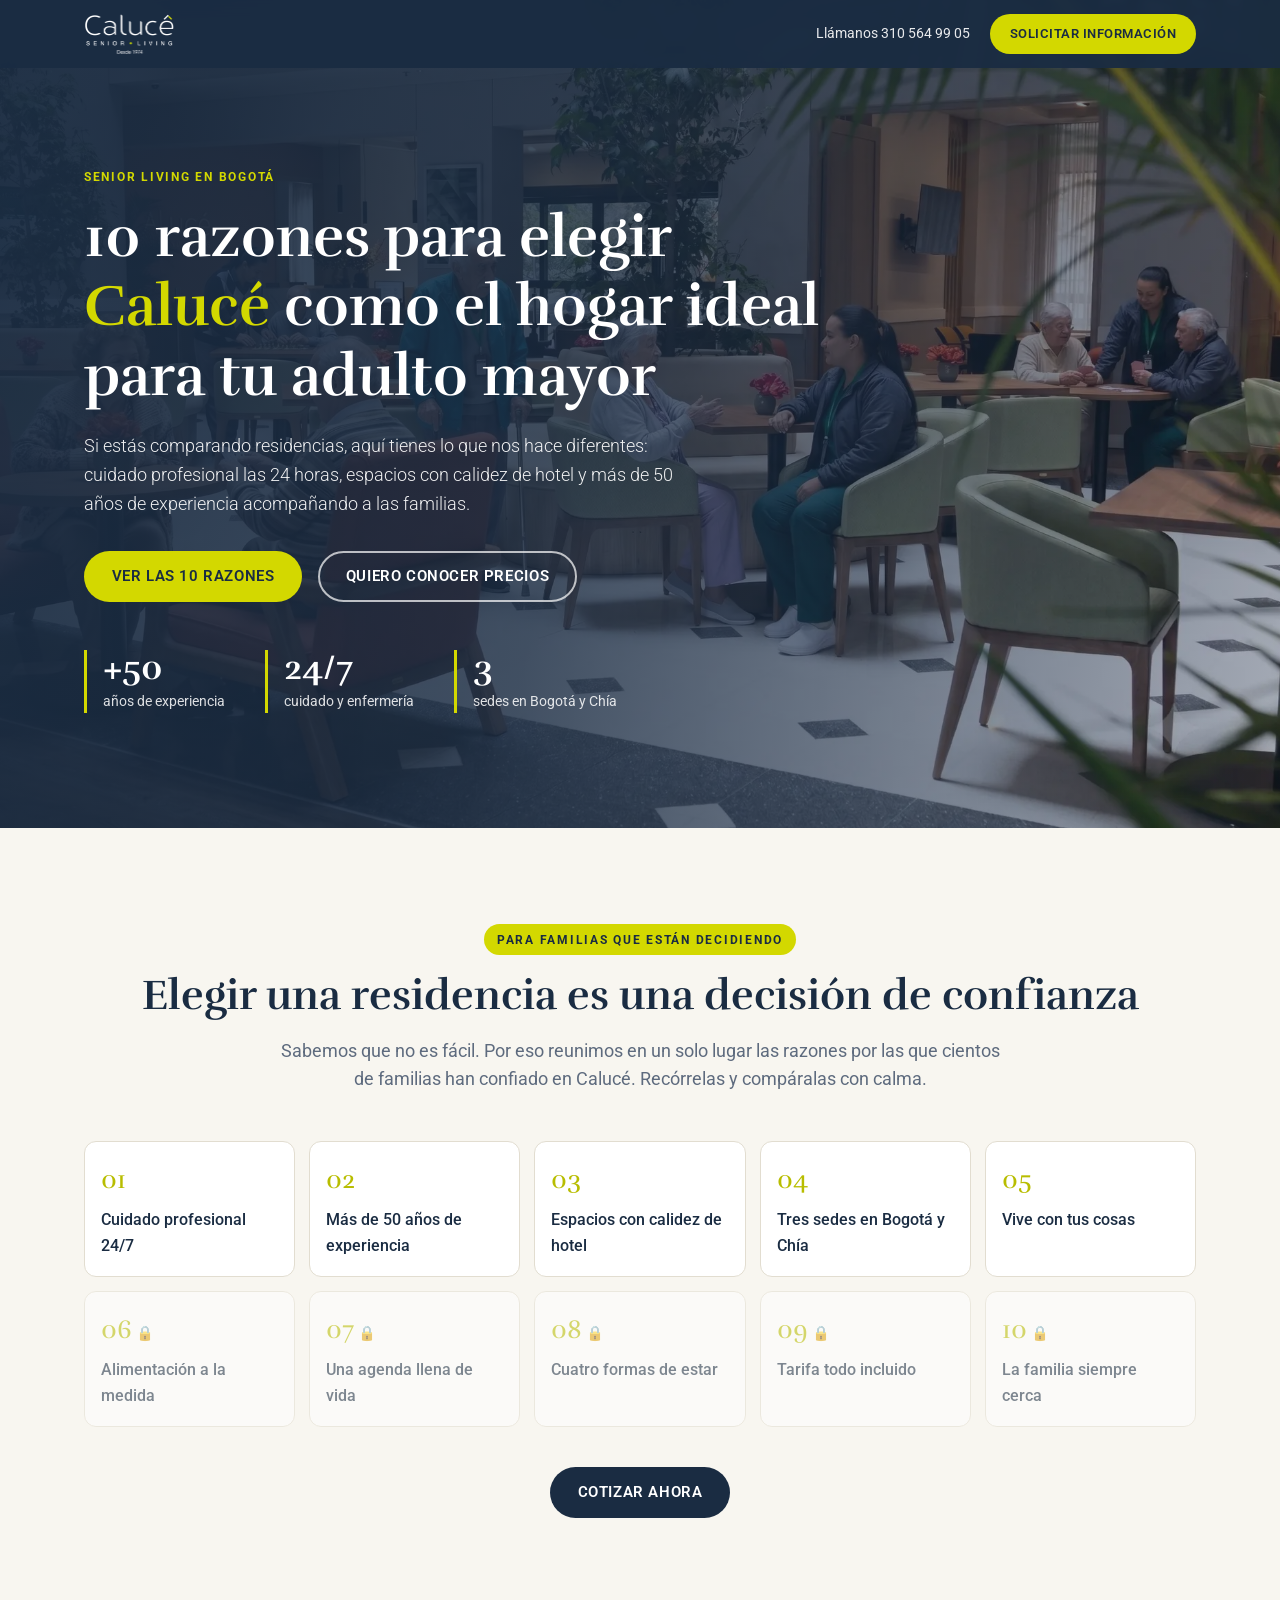
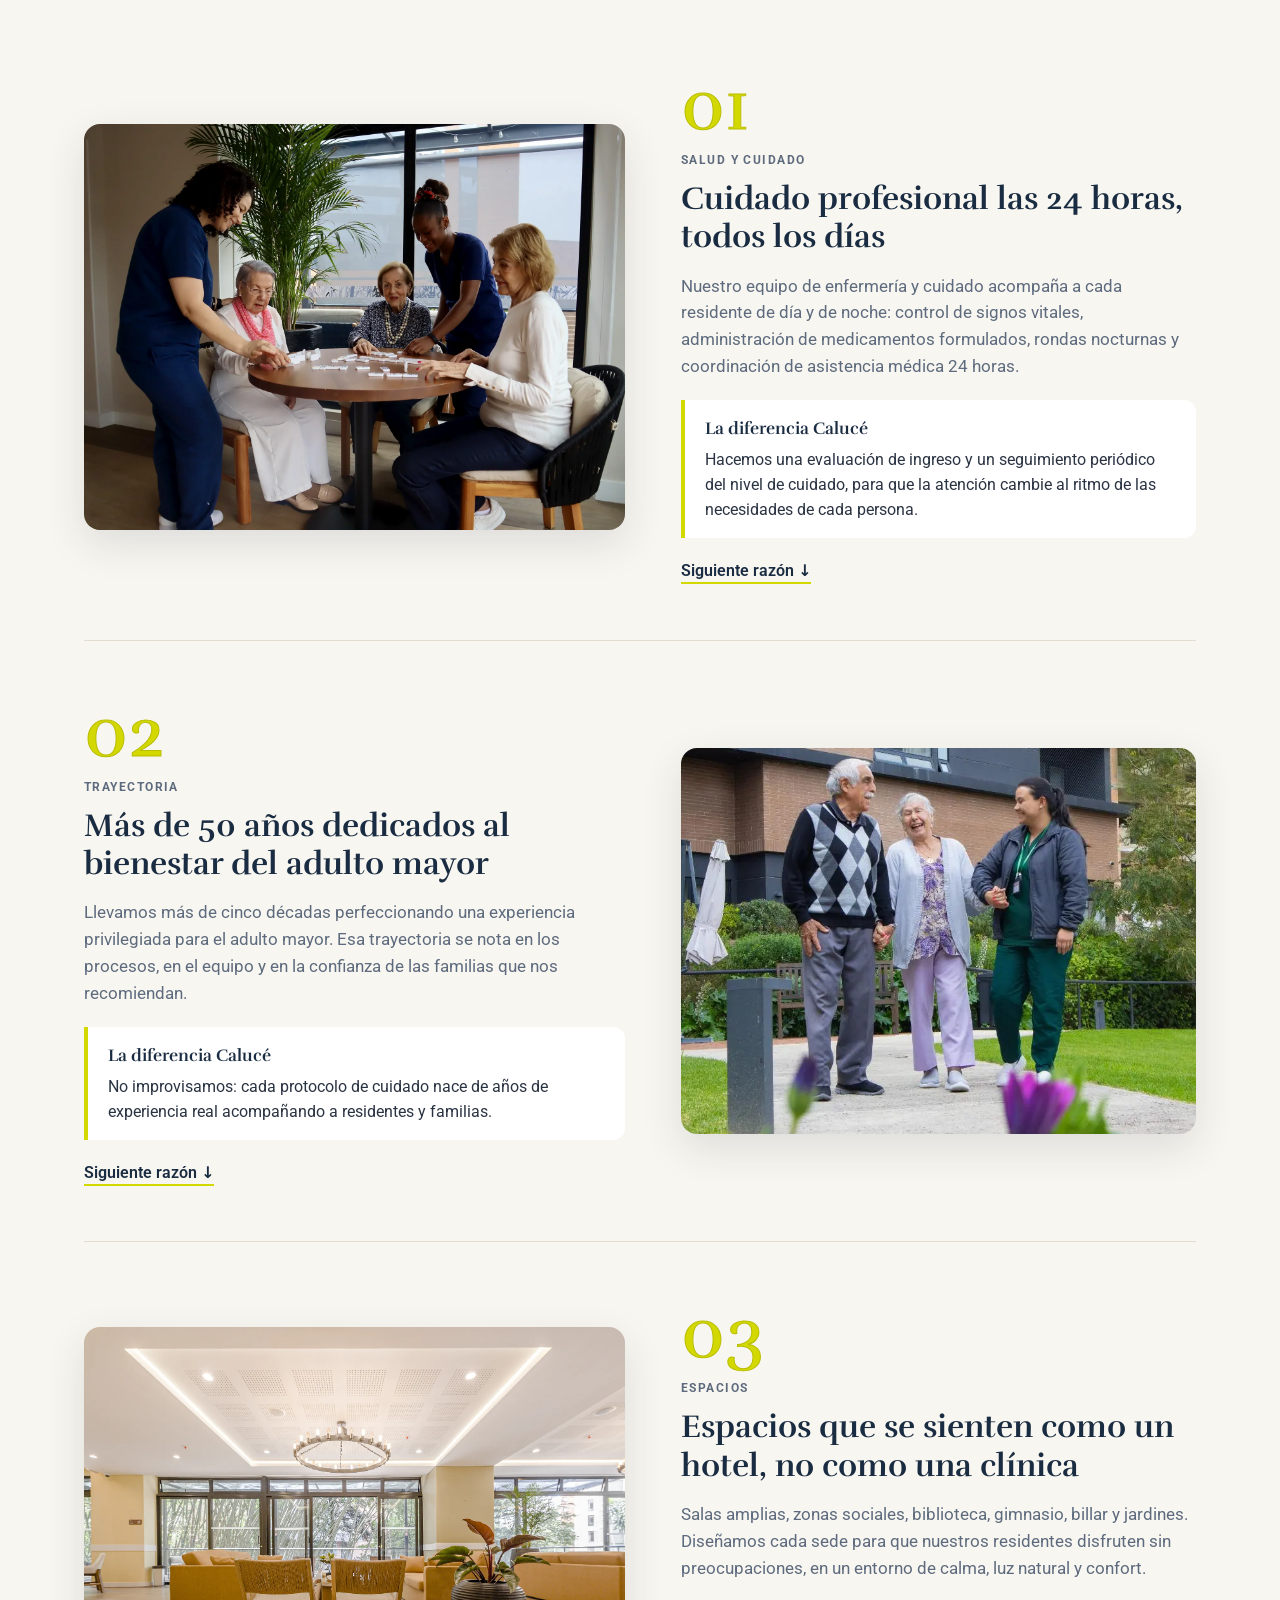
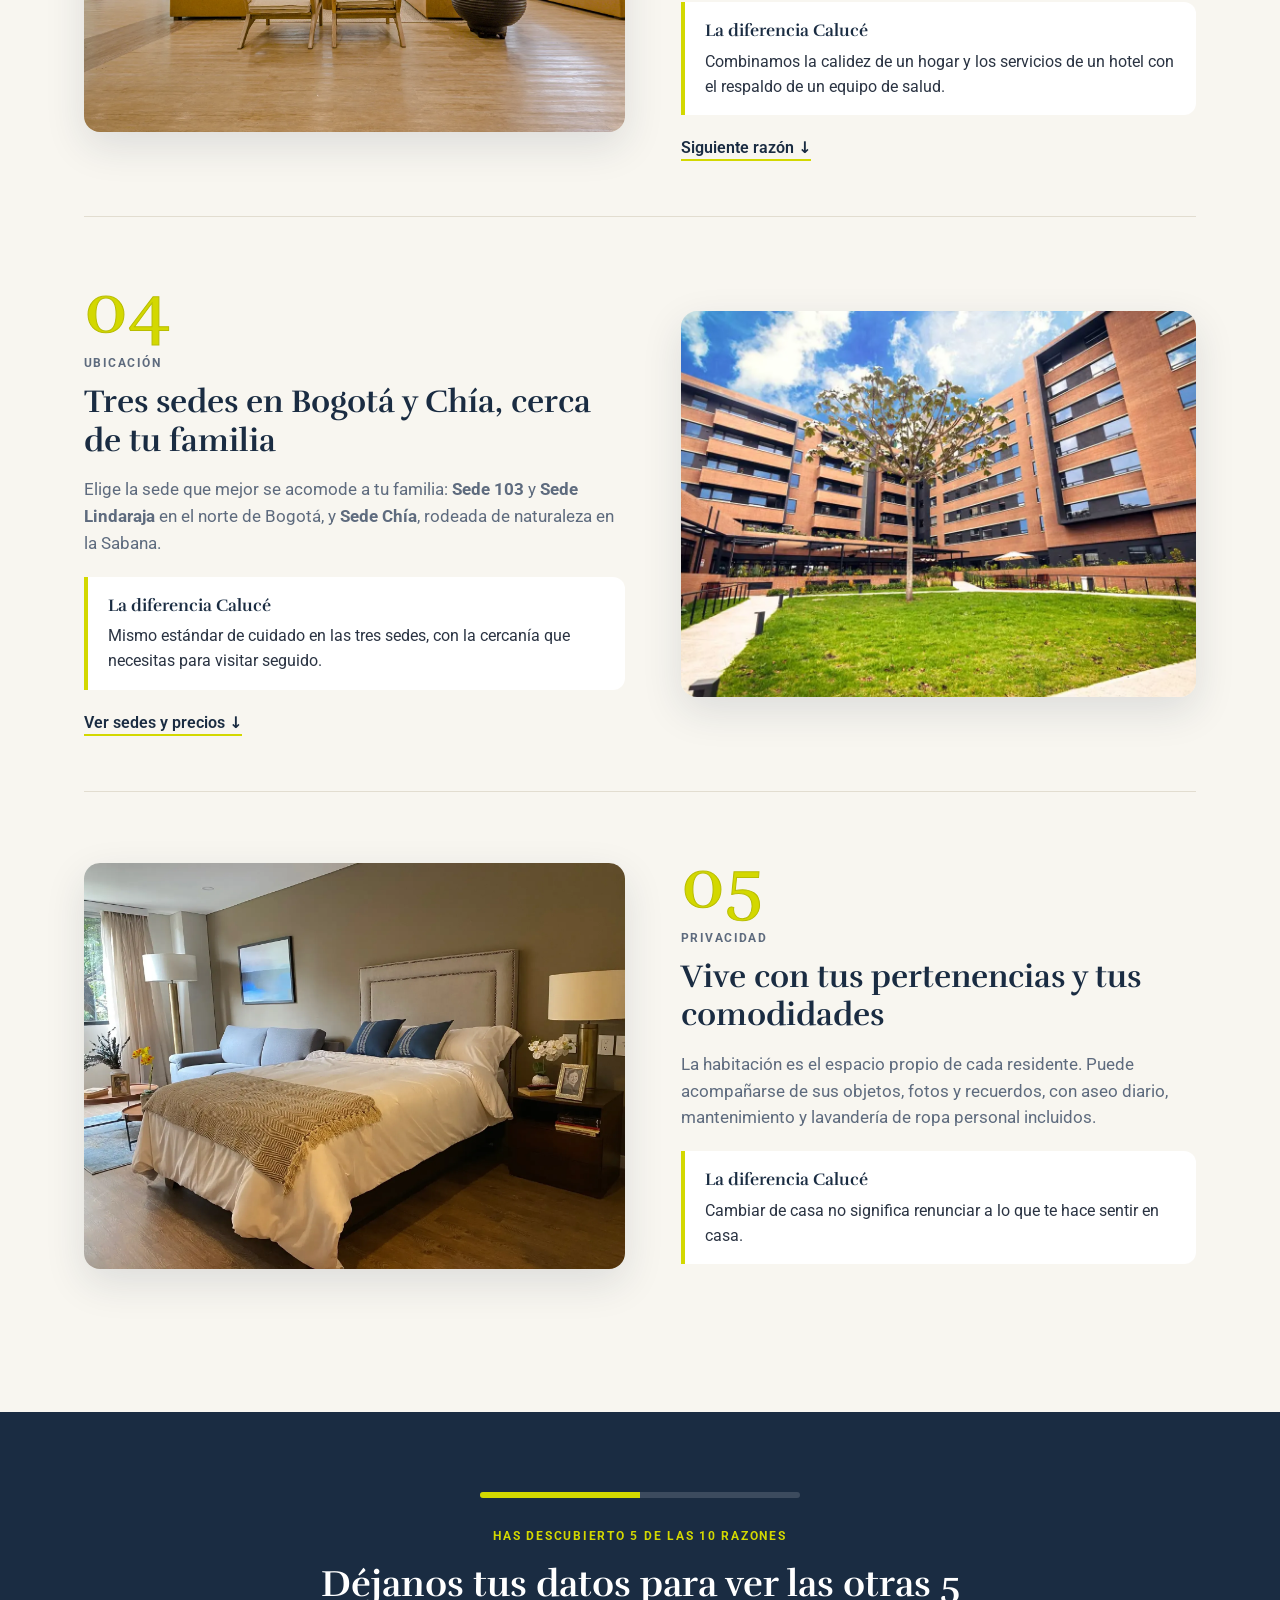
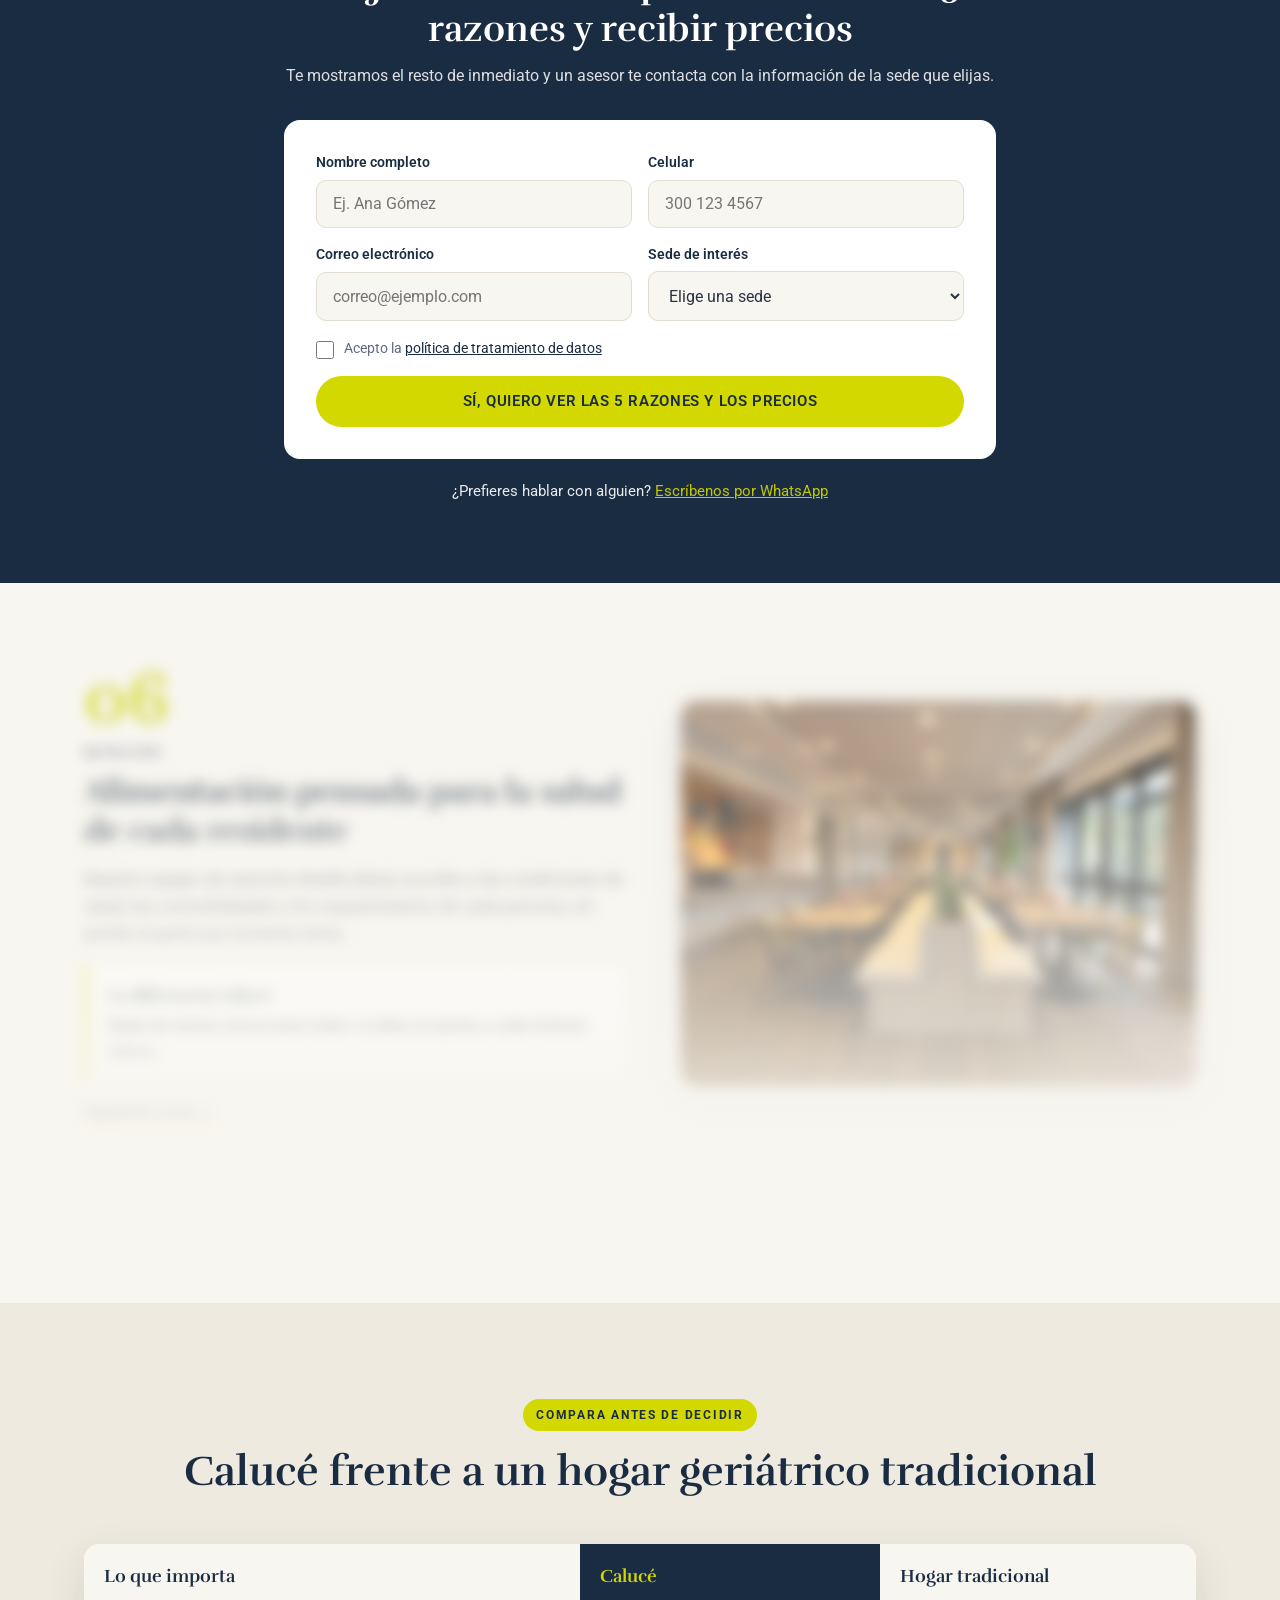
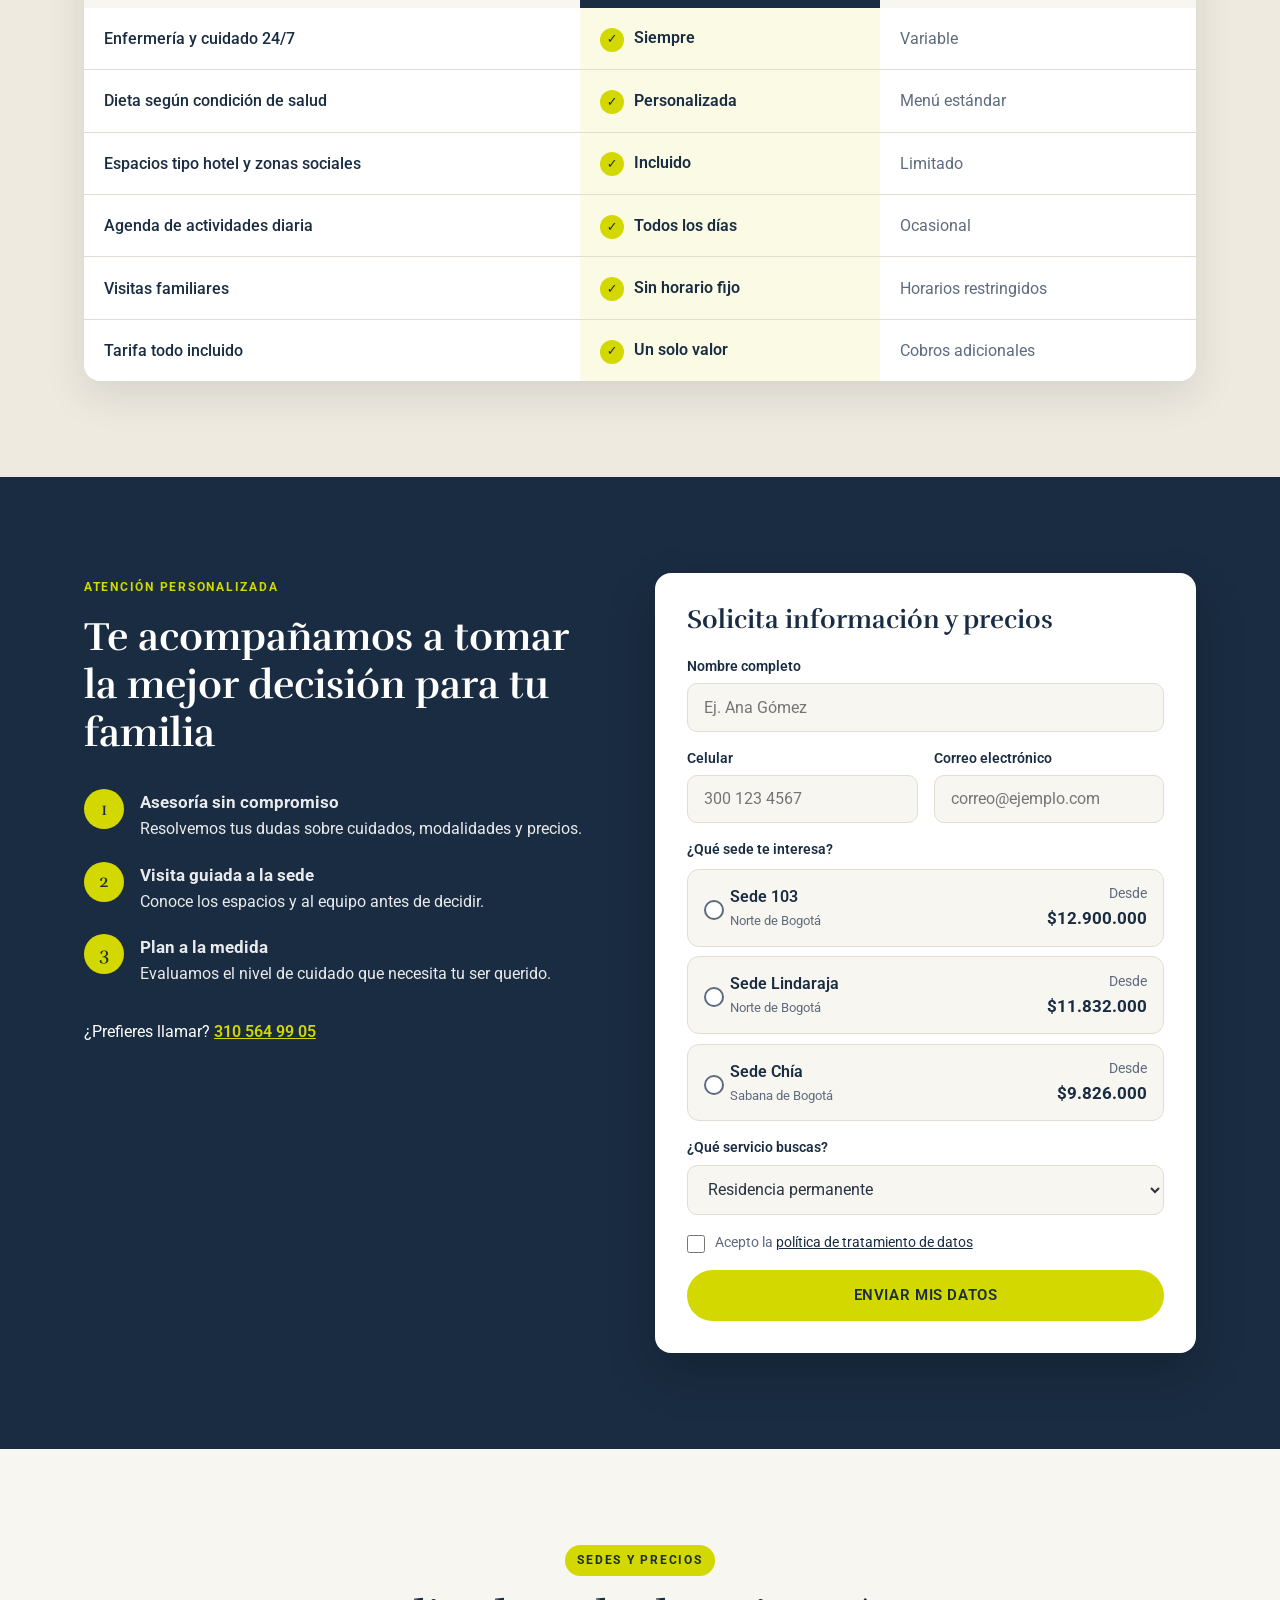
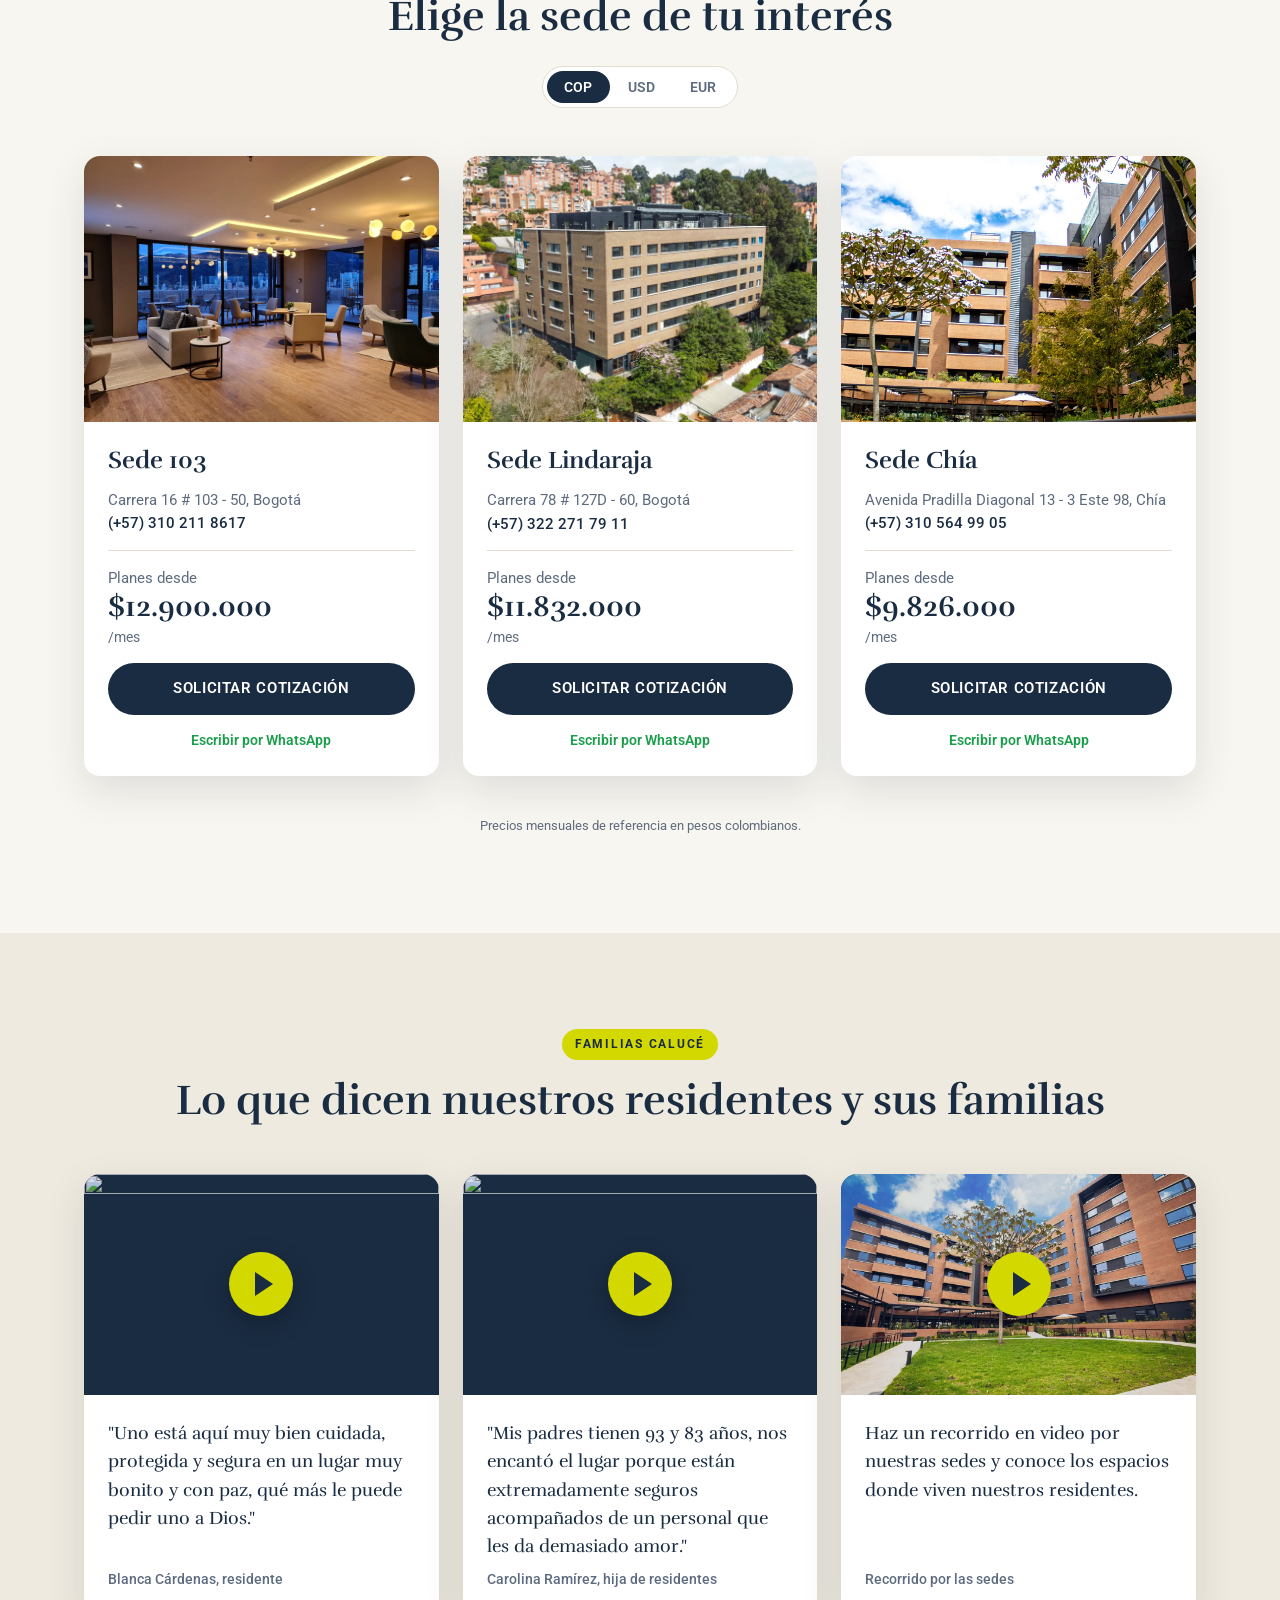
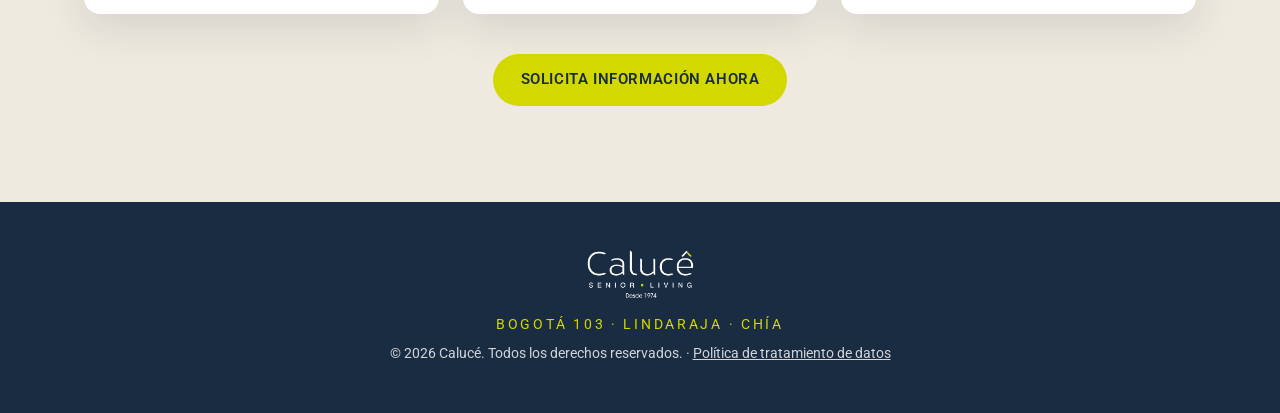
==== compara.html @ 2b39aaa7 "Agregar landing comparativa: 10 razones para elegir Calucé Nueva página compara.html con hero, índic" ====
<!DOCTYPE html>
<html lang="es">
<head>
    <!-- Google Tag Manager -->
    <script>(function(w,d,s,l,i){w[l]=w[l]||[];w[l].push({'gtm.start':
    new Date().getTime(),event:'gtm.js'});var f=d.getElementsByTagName(s)[0],
    j=d.createElement(s),dl=l!='dataLayer'?'&l='+l:'';j.async=true;j.src=
    'https://www.googletagmanager.com/gtm.js?id='+i+dl;f.parentNode.insertBefore(j,f);
    })(window,document,'script','dataLayer','GTM-M3RSPCSP');</script>
    <!-- End Google Tag Manager -->
    <meta charset="UTF-8">
    <meta name="viewport" content="width=device-width, initial-scale=1.0">
    <title>10 razones para elegir Calucé | Senior Living en Bogotá</title>
    <meta name="description" content="Compara antes de decidir: 10 razones para elegir Calucé como la residencia para el adulto mayor en Bogotá. Conoce nuestras sedes, precios y agenda tu visita.">
    <link rel="icon" href="favicon.ico?v=2" type="image/x-icon">
    <link rel="preconnect" href="https://fonts.googleapis.com">
    <link rel="preconnect" href="https://fonts.gstatic.com" crossorigin>
    <link href="https://fonts.googleapis.com/css2?family=Roboto:wght@300;400;500;700&family=Rufina:wght@400;700&display=swap" rel="stylesheet">
    <link rel="stylesheet" href="compara.css?v=1">
</head>
<body>
    <noscript><iframe src="https://www.googletagmanager.com/ns.html?id=GTM-M3RSPCSP" height="0" width="0" style="display:none;visibility:hidden"></iframe></noscript>

    <!-- Barra superior -->
    <header class="topbar">
        <div class="wrap topbar-inner">
            <a href="#inicio" class="topbar-logo"><img src="Caluce_senior_living_logo_x2.webp" alt="Calucé Senior Living"></a>
            <nav class="topbar-actions">
                <a href="tel:+573105649905" class="topbar-phone">Llámanos 310 564 99 05</a>
                <button type="button" class="btn btn-lime btn-sm" data-open-form>Solicitar información</button>
            </nav>
        </div>
    </header>

    <main>
        <!-- HERO -->
        <section class="hero" id="inicio">
            <div class="hero-bg" style="background-image:url('hero_img_new.webp')"></div>
            <div class="hero-shade"></div>
            <div class="wrap hero-inner">
                <span class="eyebrow">Senior Living en Bogotá</span>
                <h1 class="hero-title">10 razones para elegir <em>Calucé</em> como el hogar ideal para tu adulto mayor</h1>
                <p class="hero-lead">Si estás comparando residencias, aquí tienes lo que nos hace diferentes: cuidado profesional las 24 horas, espacios con calidez de hotel y más de 50 años de experiencia acompañando a las familias.</p>
                <div class="hero-ctas">
                    <a href="#recorrido" class="btn btn-lime">Ver las 10 razones</a>
                    <button type="button" class="btn btn-ghost" data-open-form>Quiero conocer precios</button>
                </div>
                <ul class="hero-stats">
                    <li><strong>+50</strong><span>años de experiencia</span></li>
                    <li><strong>24/7</strong><span>cuidado y enfermería</span></li>
                    <li><strong>3</strong><span>sedes en Bogotá y Chía</span></li>
                </ul>
            </div>
        </section>

        <!-- INTRO + ÍNDICE -->
        <section class="intro" id="recorrido">
            <div class="wrap">
                <div class="intro-head">
                    <span class="eyebrow eyebrow-dark">Para familias que están decidiendo</span>
                    <h2 class="section-title">Elegir una residencia es una decisión de confianza</h2>
                    <p class="section-lead">Sabemos que no es fácil. Por eso reunimos en un solo lugar las razones por las que cientos de familias han confiado en Calucé. Recórrelas y compáralas con calma.</p>
                </div>
                <ol class="index-grid">
                    <li><a href="#razon-1"><span>01</span>Cuidado profesional 24/7</a></li>
                    <li><a href="#razon-2"><span>02</span>Más de 50 años de experiencia</a></li>
                    <li><a href="#razon-3"><span>03</span>Espacios con calidez de hotel</a></li>
                    <li><a href="#razon-4"><span>04</span>Tres sedes en Bogotá y Chía</a></li>
                    <li><a href="#razon-5"><span>05</span>Vive con tus cosas</a></li>
                    <li><a href="#razon-6" class="is-locked-link"><span>06</span>Alimentación a la medida</a></li>
                    <li><a href="#razon-7" class="is-locked-link"><span>07</span>Una agenda llena de vida</a></li>
                    <li><a href="#razon-8" class="is-locked-link"><span>08</span>Cuatro formas de estar</a></li>
                    <li><a href="#razon-9" class="is-locked-link"><span>09</span>Tarifa todo incluido</a></li>
                    <li><a href="#razon-10" class="is-locked-link"><span>10</span>La familia siempre cerca</a></li>
                </ol>
                <div class="center"><button type="button" class="btn btn-navy" data-open-form>Cotizar ahora</button></div>
            </div>
        </section>

        <!-- RAZONES 1 a 5 -->
        <section class="reasons">
            <div class="wrap">
                <article class="reason" id="razon-1">
                    <div class="reason-media"><img src="gallery-images/93FE3752-EDE4-44F7-B28B-406F4B48A214_1_201_a.webp" alt="Cuidadoras de Calucé acompañando a residentes" loading="lazy"></div>
                    <div class="reason-body">
                        <span class="reason-num">01</span>
                        <span class="reason-tag">Salud y cuidado</span>
                        <h3 class="reason-title">Cuidado profesional las 24 horas, todos los días</h3>
                        <p>Nuestro equipo de enfermería y cuidado acompaña a cada residente de día y de noche: control de signos vitales, administración de medicamentos formulados, rondas nocturnas y coordinación de asistencia médica 24 horas.</p>
                        <div class="diff"><strong>La diferencia Calucé</strong>Hacemos una evaluación de ingreso y un seguimiento periódico del nivel de cuidado, para que la atención cambie al ritmo de las necesidades de cada persona.</div>
                        <a href="#razon-2" class="next-link">Siguiente razón</a>
                    </div>
                </article>

                <article class="reason reason-alt" id="razon-2">
                    <div class="reason-media"><img src="Caluce_Senior_Living-1.webp" alt="Residentes de Calucé caminando por los jardines" loading="lazy"></div>
                    <div class="reason-body">
                        <span class="reason-num">02</span>
                        <span class="reason-tag">Trayectoria</span>
                        <h3 class="reason-title">Más de 50 años dedicados al bienestar del adulto mayor</h3>
                        <p>Llevamos más de cinco décadas perfeccionando una experiencia privilegiada para el adulto mayor. Esa trayectoria se nota en los procesos, en el equipo y en la confianza de las familias que nos recomiendan.</p>
                        <div class="diff"><strong>La diferencia Calucé</strong>No improvisamos: cada protocolo de cuidado nace de años de experiencia real acompañando a residentes y familias.</div>
                        <a href="#razon-3" class="next-link">Siguiente razón</a>
                    </div>
                </article>

                <article class="reason" id="razon-3">
                    <div class="reason-media"><img src="al_caluce_med_ale_0541.webp" alt="Lobby de una sede Calucé" loading="lazy"></div>
                    <div class="reason-body">
                        <span class="reason-num">03</span>
                        <span class="reason-tag">Espacios</span>
                        <h3 class="reason-title">Espacios que se sienten como un hotel, no como una clínica</h3>
                        <p>Salas amplias, zonas sociales, biblioteca, gimnasio, billar y jardines. Diseñamos cada sede para que nuestros residentes disfruten sin preocupaciones, en un entorno de calma, luz natural y confort.</p>
                        <div class="diff"><strong>La diferencia Calucé</strong>Combinamos la calidez de un hogar y los servicios de un hotel con el respaldo de un equipo de salud.</div>
                        <a href="#razon-4" class="next-link">Siguiente razón</a>
                    </div>
                </article>

                <article class="reason reason-alt" id="razon-4">
                    <div class="reason-media"><img src="Caluce-chia-07.webp" alt="Sede Calucé con jardín central" loading="lazy"></div>
                    <div class="reason-body">
                        <span class="reason-num">04</span>
                        <span class="reason-tag">Ubicación</span>
                        <h3 class="reason-title">Tres sedes en Bogotá y Chía, cerca de tu familia</h3>
                        <p>Elige la sede que mejor se acomode a tu familia: <strong>Sede 103</strong> y <strong>Sede Lindaraja</strong> en el norte de Bogotá, y <strong>Sede Chía</strong>, rodeada de naturaleza en la Sabana.</p>
                        <div class="diff"><strong>La diferencia Calucé</strong>Mismo estándar de cuidado en las tres sedes, con la cercanía que necesitas para visitar seguido.</div>
                        <a href="#sedes" class="next-link">Ver sedes y precios</a>
                    </div>
                </article>

                <article class="reason" id="razon-5">
                    <div class="reason-media"><img src="gallery-images/IMG_6405.webp" alt="Habitación de una sede Calucé" loading="lazy"></div>
                    <div class="reason-body">
                        <span class="reason-num">05</span>
                        <span class="reason-tag">Privacidad</span>
                        <h3 class="reason-title">Vive con tus pertenencias y tus comodidades</h3>
                        <p>La habitación es el espacio propio de cada residente. Puede acompañarse de sus objetos, fotos y recuerdos, con aseo diario, mantenimiento y lavandería de ropa personal incluidos.</p>
                        <div class="diff"><strong>La diferencia Calucé</strong>Cambiar de casa no significa renunciar a lo que te hace sentir en casa.</div>
                    </div>
                </article>
            </div>
        </section>

        <!-- MURO DE CAPTACIÓN -->
        <section class="gate" id="gate">
            <div class="wrap gate-inner">
                <div class="gate-progress" aria-hidden="true"><span style="width:50%"></span></div>
                <span class="eyebrow">Has descubierto 5 de las 10 razones</span>
                <h2 class="gate-title">Déjanos tus datos para ver las otras 5 razones y recibir precios</h2>
                <p class="gate-lead">Te mostramos el resto de inmediato y un asesor te contacta con la información de la sede que elijas.</p>
                <form class="lead-form gate-form" data-lead-form data-mode="unlock" data-source="Landing Comparativa Caluce - Muro">
                    <div class="field-row">
                        <label class="field"><span>Nombre completo</span><input type="text" name="nombre" required placeholder="Ej. Ana Gómez" autocomplete="name"></label>
                        <label class="field"><span>Celular</span><input type="tel" name="celular" required placeholder="300 123 4567" autocomplete="tel" minlength="7"></label>
                    </div>
                    <div class="field-row">
                        <label class="field"><span>Correo electrónico</span><input type="email" name="email" required placeholder="correo@ejemplo.com" autocomplete="email"></label>
                        <label class="field"><span>Sede de interés</span>
                            <select name="sede" required>
                                <option value="" disabled selected>Elige una sede</option>
                                <option value="103">Sede 103 · desde $12.900.000</option>
                                <option value="Lindaraja">Sede Lindaraja · desde $11.832.000</option>
                                <option value="Chia">Sede Chía · desde $9.826.000</option>
                                <option value="No sé aún">Aún no lo sé</option>
                            </select>
                        </label>
                    </div>
                    <label class="check"><input type="checkbox" name="politica" required> <span>Acepto la <a href="politica.html" target="_blank">política de tratamiento de datos</a></span></label>
                    <button type="submit" class="btn btn-lime btn-block">Sí, quiero ver las 5 razones y los precios</button>
                </form>
                <p class="gate-alt">¿Prefieres hablar con alguien? <a href="javascript:void(0)" data-open-wa>Escríbenos por WhatsApp</a></p>
            </div>
        </section>

        <!-- RAZONES 6 a 10 (bloqueadas hasta dejar datos) -->
        <section class="reasons reasons-locked" id="locked" aria-hidden="true">
            <div class="wrap">
                <article class="reason reason-alt" id="razon-6">
                    <div class="reason-media"><img src="gallery-images/IMG_8183.webp" alt="Comedor de una sede Calucé" loading="lazy"></div>
                    <div class="reason-body">
                        <span class="reason-num">06</span>
                        <span class="reason-tag">Nutrición</span>
                        <h3 class="reason-title">Alimentación pensada para la salud de cada residente</h3>
                        <p>Nuestro equipo de nutrición diseña dietas acordes a las condiciones de salud, las comorbilidades y los requerimientos de cada persona, sin perder el gusto por la buena mesa.</p>
                        <div class="diff"><strong>La diferencia Calucé</strong>Nada de menús únicos para todos: la dieta se ajusta a cada historia clínica.</div>
                        <a href="#razon-7" class="next-link">Siguiente razón</a>
                    </div>
                </article>

                <article class="reason" id="razon-7">
                    <div class="reason-media"><img src="gallery-images/IMG_2199.webp" alt="Residente pintando con acompañamiento" loading="lazy"></div>
                    <div class="reason-body">
                        <span class="reason-num">07</span>
                        <span class="reason-tag">Vida activa</span>
                        <h3 class="reason-title">Una agenda llena de vida, todos los días</h3>
                        <p>Actividades sociales, espirituales, lúdicas y culturales: arte, juegos, ejercicio, billar, celebraciones y espacios para compartir. Cada día tiene algo que esperar.</p>
                        <div class="diff"><strong>La diferencia Calucé</strong>Mantenerse activo cuerpo, mente y ánimo es parte del cuidado, no un extra.</div>
                        <a href="#razon-8" class="next-link">Siguiente razón</a>
                    </div>
                </article>

                <article class="reason reason-alt" id="razon-8">
                    <div class="reason-media"><img src="hero_img_1.webp" alt="Residentes haciendo ejercicio en el gimnasio" loading="lazy"></div>
                    <div class="reason-body">
                        <span class="reason-num">08</span>
                        <span class="reason-tag">Modalidades</span>
                        <h3 class="reason-title">Cuatro formas de estar con nosotros</h3>
                        <ul class="mode-list">
                            <li><strong>Residencia permanente</strong> para vivir en Calucé con todo el acompañamiento.</li>
                            <li><strong>Estancia temporal</strong> para temporadas cortas o descanso del cuidador.</li>
                            <li><strong>Club Día</strong> para disfrutar de la agenda y volver a casa en la tarde.</li>
                            <li><strong>Recuperación poshospitalaria</strong> para volver a la rutina con apoyo profesional.</li>
                        </ul>
                        <a href="#razon-9" class="next-link">Siguiente razón</a>
                    </div>
                </article>

                <article class="reason" id="razon-9">
                    <div class="reason-media"><img src="gallery-images/IMG_3419.webp" alt="Sala social de una sede Calucé" loading="lazy"></div>
                    <div class="reason-body">
                        <span class="reason-num">09</span>
                        <span class="reason-tag">Tarifas claras</span>
                        <h3 class="reason-title">Una tarifa mensual que lo incluye todo</h3>
                        <p>Alojamiento, alimentación, enfermería, actividades, servicios públicos, wifi, televisión por cable, aseo, lavandería, llamado de emergencia y seguridad privada 24/7, en un solo valor mensual.</p>
                        <div class="price-strip">
                            <div><span>COP</span><strong>$9.826.000*</strong></div>
                            <div><span>USD</span><strong>USD 2.450</strong></div>
                            <div><span>EUR</span><strong>€ 2.230</strong></div>
                        </div>
                        <p class="fine">*Desde, en Sede Chía. Valores en USD y EUR aproximados con TRM de $4.010 y tasa de $4.400.</p>
                        <a href="#razon-10" class="next-link">Siguiente razón</a>
                    </div>
                </article>

                <article class="reason reason-alt" id="razon-10">
                    <div class="reason-media"><img src="Gemini_Generated_Image_povp9ypovp9ypovp.webp" alt="Residente caminando con su cuidadora" loading="lazy"></div>
                    <div class="reason-body">
                        <span class="reason-num">10</span>
                        <span class="reason-tag">Familia</span>
                        <h3 class="reason-title">La familia siempre cerca, sin horarios de visita</h3>
                        <p>En Calucé no hay horarios establecidos para las visitas. Valoramos el vínculo familiar y te recibimos cuando quieras, en un ambiente cómodo, seguro y acogedor. Ven a conocernos y siente la diferencia en persona.</p>
                        <div class="reason-ctas">
                            <button type="button" class="btn btn-navy" data-open-form>Agendar una visita</button>
                            <a href="javascript:void(0)" class="btn btn-wa" data-open-wa>WhatsApp</a>
                        </div>
                    </div>
                </article>
            </div>
        </section>

        <!-- COMPARATIVA -->
        <section class="compare" id="comparativa">
            <div class="wrap">
                <div class="intro-head">
                    <span class="eyebrow eyebrow-dark">Compara antes de decidir</span>
                    <h2 class="section-title">Calucé frente a un hogar geriátrico tradicional</h2>
                </div>
                <div class="table-wrap">
                    <table class="compare-table">
                        <thead>
                            <tr><th scope="col">Lo que importa</th><th scope="col" class="col-brand">Calucé</th><th scope="col">Hogar tradicional</th></tr>
                        </thead>
                        <tbody>
                            <tr><th scope="row">Enfermería y cuidado 24/7</th><td class="col-brand"><span class="yes">✓</span>Siempre</td><td>Variable</td></tr>
                            <tr><th scope="row">Dieta según condición de salud</th><td class="col-brand"><span class="yes">✓</span>Personalizada</td><td>Menú estándar</td></tr>
                            <tr><th scope="row">Espacios tipo hotel y zonas sociales</th><td class="col-brand"><span class="yes">✓</span>Incluido</td><td>Limitado</td></tr>
                            <tr><th scope="row">Agenda de actividades diaria</th><td class="col-brand"><span class="yes">✓</span>Todos los días</td><td>Ocasional</td></tr>
                            <tr><th scope="row">Visitas familiares</th><td class="col-brand"><span class="yes">✓</span>Sin horario fijo</td><td>Horarios restringidos</td></tr>
                            <tr><th scope="row">Tarifa todo incluido</th><td class="col-brand"><span class="yes">✓</span>Un solo valor</td><td>Cobros adicionales</td></tr>
                        </tbody>
                    </table>
                </div>
            </div>
        </section>

        <!-- ATRIBUTOS + FORMULARIO PRINCIPAL -->
        <section class="contact" id="contacto">
            <div class="wrap contact-inner">
                <div class="contact-copy">
                    <span class="eyebrow">Atención personalizada</span>
                    <h2 class="contact-title">Te acompañamos a tomar la mejor decisión para tu familia</h2>
                    <ol class="attr-list">
                        <li><span>1</span><div><strong>Asesoría sin compromiso</strong>Resolvemos tus dudas sobre cuidados, modalidades y precios.</div></li>
                        <li><span>2</span><div><strong>Visita guiada a la sede</strong>Conoce los espacios y al equipo antes de decidir.</div></li>
                        <li><span>3</span><div><strong>Plan a la medida</strong>Evaluamos el nivel de cuidado que necesita tu ser querido.</div></li>
                    </ol>
                    <p class="contact-phone">¿Prefieres llamar? <a href="tel:+573105649905">310 564 99 05</a></p>
                </div>

                <div class="form-card">
                    <h3 class="form-title">Solicita información y precios</h3>
                    <form class="lead-form" data-lead-form data-mode="redirect" data-source="Landing Comparativa Caluce">
                        <label class="field"><span>Nombre completo</span><input type="text" name="nombre" required placeholder="Ej. Ana Gómez" autocomplete="name"></label>
                        <div class="field-row">
                            <label class="field"><span>Celular</span><input type="tel" name="celular" required placeholder="300 123 4567" autocomplete="tel" minlength="7"></label>
                            <label class="field"><span>Correo electrónico</span><input type="email" name="email" required placeholder="correo@ejemplo.com" autocomplete="email"></label>
                        </div>
                        <fieldset class="field">
                            <legend>¿Qué sede te interesa?</legend>
                            <div class="sede-picker">
                                <label class="sede-opt"><input type="radio" name="sede" value="103" required><span class="sede-opt-box"><span class="sede-opt-name">Sede 103</span><span class="sede-opt-zone">Norte de Bogotá</span><span class="sede-opt-price">Desde <strong data-cop="12900000">$12.900.000</strong></span></span></label>
                                <label class="sede-opt"><input type="radio" name="sede" value="Lindaraja" required><span class="sede-opt-box"><span class="sede-opt-name">Sede Lindaraja</span><span class="sede-opt-zone">Norte de Bogotá</span><span class="sede-opt-price">Desde <strong data-cop="11832000">$11.832.000</strong></span></span></label>
                                <label class="sede-opt"><input type="radio" name="sede" value="Chia" required><span class="sede-opt-box"><span class="sede-opt-name">Sede Chía</span><span class="sede-opt-zone">Sabana de Bogotá</span><span class="sede-opt-price">Desde <strong data-cop="9826000">$9.826.000</strong></span></span></label>
                            </div>
                        </fieldset>
                        <label class="field"><span>¿Qué servicio buscas?</span>
                            <select name="servicio">
                                <option value="Residencia Permanente">Residencia permanente</option>
                                <option value="Estancia Temporal">Estancia temporal</option>
                                <option value="Club Día">Club Día</option>
                                <option value="Recuperación poshospitalaria">Recuperación poshospitalaria</option>
                                <option value="No especificado">Aún no lo sé</option>
                            </select>
                        </label>
                        <label class="check"><input type="checkbox" name="politica" required> <span>Acepto la <a href="politica.html" target="_blank">política de tratamiento de datos</a></span></label>
                        <button type="submit" class="btn btn-lime btn-block">Enviar mis datos</button>
                    </form>
                </div>
            </div>
        </section>

        <!-- SEDES Y PRECIOS -->
        <section class="sedes" id="sedes">
            <div class="wrap">
                <div class="intro-head">
                    <span class="eyebrow eyebrow-dark">Sedes y precios</span>
                    <h2 class="section-title">Elige la sede de tu interés</h2>
                    <div class="currency" role="group" aria-label="Ver precios en">
                        <button type="button" class="is-active" data-currency="COP">COP</button>
                        <button type="button" data-currency="USD">USD</button>
                        <button type="button" data-currency="EUR">EUR</button>
                    </div>
                </div>
                <div class="sede-grid">
                    <article class="sede-card">
                        <img src="20210810_181225.webp" alt="Sede 103" loading="lazy">
                        <div class="sede-body">
                            <h3>Sede 103</h3>
                            <p class="sede-meta">Carrera 16 # 103 - 50, Bogotá<br><a href="tel:+573102118617">(+57) 310 211 8617</a></p>
                            <p class="sede-price">Planes desde <strong data-cop="12900000">$12.900.000</strong><small>/mes</small></p>
                            <button type="button" class="btn btn-navy btn-block" data-open-form="103">Solicitar cotización</button>
                            <a class="sede-wa" href="https://wa.me/573102118617?text=Hola,%20me%20interesa%20conocer%20m%C3%A1s%20sobre%20la%20sede%20103" target="_blank" rel="noopener noreferrer">Escribir por WhatsApp</a>
                        </div>
                    </article>
                    <article class="sede-card">
                        <img src="editable_edificio.webp" alt="Sede Lindaraja" loading="lazy">
                        <div class="sede-body">
                            <h3>Sede Lindaraja</h3>
                            <p class="sede-meta">Carrera 78 # 127D - 60, Bogotá<br><a href="tel:+573222717911">(+57) 322 271 79 11</a></p>
                            <p class="sede-price">Planes desde <strong data-cop="11832000">$11.832.000</strong><small>/mes</small></p>
                            <button type="button" class="btn btn-navy btn-block" data-open-form="Lindaraja">Solicitar cotización</button>
                            <a class="sede-wa" href="https://wa.me/573222717911?text=Hola,%20me%20interesa%20conocer%20m%C3%A1s%20sobre%20la%20sede%20Lindaraja" target="_blank" rel="noopener noreferrer">Escribir por WhatsApp</a>
                        </div>
                    </article>
                    <article class="sede-card">
                        <img src="IMG_2780.webp" alt="Sede Chía" loading="lazy">
                        <div class="sede-body">
                            <h3>Sede Chía</h3>
                            <p class="sede-meta">Avenida Pradilla Diagonal 13 - 3 Este 98, Chía<br><a href="tel:+573105649905">(+57) 310 564 99 05</a></p>
                            <p class="sede-price">Planes desde <strong data-cop="9826000">$9.826.000</strong><small>/mes</small></p>
                            <button type="button" class="btn btn-navy btn-block" data-open-form="Chia">Solicitar cotización</button>
                            <a class="sede-wa" href="https://wa.me/573105649905?text=Hola,%20me%20interesa%20conocer%20m%C3%A1s%20sobre%20la%20sede%20Ch%C3%ADa" target="_blank" rel="noopener noreferrer">Escribir por WhatsApp</a>
                        </div>
                    </article>
                </div>
                <p class="fine center" data-fx-note>Precios mensuales de referencia en pesos colombianos.</p>
            </div>
        </section>

        <!-- TESTIMONIOS -->
        <section class="testimonials">
            <div class="wrap">
                <div class="intro-head">
                    <span class="eyebrow eyebrow-dark">Familias Calucé</span>
                    <h2 class="section-title">Lo que dicen nuestros residentes y sus familias</h2>
                </div>
                <div class="testi-grid">
                    <figure class="testi">
                        <button type="button" class="testi-video" data-youtube="kpTTapqYyjA" aria-label="Ver testimonio de Blanca Cárdenas"><img src="https://img.youtube.com/vi/kpTTapqYyjA/hqdefault.jpg" alt="" loading="lazy"><span class="play"></span></button>
                        <blockquote>"Uno está aquí muy bien cuidada, protegida y segura en un lugar muy bonito y con paz, qué más le puede pedir uno a Dios."</blockquote>
                        <figcaption>Blanca Cárdenas, residente</figcaption>
                    </figure>
                    <figure class="testi">
                        <button type="button" class="testi-video" data-youtube="0jp0pkV0w2U" aria-label="Ver testimonio de Carolina Ramírez"><img src="https://img.youtube.com/vi/0jp0pkV0w2U/hqdefault.jpg" alt="" loading="lazy"><span class="play"></span></button>
                        <blockquote>"Mis padres tienen 93 y 83 años, nos encantó el lugar porque están extremadamente seguros acompañados de un personal que les da demasiado amor."</blockquote>
                        <figcaption>Carolina Ramírez, hija de residentes</figcaption>
                    </figure>
                    <figure class="testi">
                        <button type="button" class="testi-video" data-youtube="F8IbhMxmTkQ" aria-label="Ver recorrido por las sedes"><img src="Caluce-chia-07.webp" alt="" loading="lazy"><span class="play"></span></button>
                        <blockquote>Haz un recorrido en video por nuestras sedes y conoce los espacios donde viven nuestros residentes.</blockquote>
                        <figcaption>Recorrido por las sedes</figcaption>
                    </figure>
                </div>
                <div class="center"><button type="button" class="btn btn-lime" data-open-form>Solicita información ahora</button></div>
            </div>
        </section>
    </main>

    <footer class="footer">
        <div class="wrap footer-inner">
            <img src="Caluce_senior_living_logo_x2.webp" alt="Calucé Senior Living" class="footer-logo">
            <p class="footer-loc">BOGOTÁ 103 · LINDARAJA · CHÍA</p>
            <p class="footer-legal">&copy; 2026 Calucé. Todos los derechos reservados. · <a href="politica.html">Política de tratamiento de datos</a></p>
        </div>
    </footer>

    <!-- CTA flotante en móvil -->
    <div class="sticky-cta">
        <button type="button" class="btn btn-lime" data-open-form>Solicitar información</button>
        <a href="javascript:void(0)" class="btn btn-wa" data-open-wa aria-label="WhatsApp">WhatsApp</a>
    </div>

    <!-- Modal formulario -->
    <div class="modal" id="form-modal" role="dialog" aria-modal="true" aria-labelledby="form-modal-title" hidden>
        <div class="modal-box">
            <button type="button" class="modal-close" data-close aria-label="Cerrar">&times;</button>
            <h3 class="form-title" id="form-modal-title">Solicita información y precios</h3>
            <form class="lead-form" data-lead-form data-mode="redirect" data-source="Landing Comparativa Caluce - Modal">
                <label class="field"><span>Nombre completo</span><input type="text" name="nombre" required placeholder="Ej. Ana Gómez" autocomplete="name"></label>
                <label class="field"><span>Celular</span><input type="tel" name="celular" required placeholder="300 123 4567" autocomplete="tel" minlength="7"></label>
                <label class="field"><span>Correo electrónico</span><input type="email" name="email" required placeholder="correo@ejemplo.com" autocomplete="email"></label>
                <fieldset class="field">
                    <legend>¿Qué sede te interesa?</legend>
                    <div class="sede-picker sede-picker-compact">
                        <label class="sede-opt"><input type="radio" name="sede" value="103" required><span class="sede-opt-box"><span class="sede-opt-name">Sede 103</span><span class="sede-opt-price">Desde <strong data-cop="12900000">$12.900.000</strong></span></span></label>
                        <label class="sede-opt"><input type="radio" name="sede" value="Lindaraja" required><span class="sede-opt-box"><span class="sede-opt-name">Sede Lindaraja</span><span class="sede-opt-price">Desde <strong data-cop="11832000">$11.832.000</strong></span></span></label>
                        <label class="sede-opt"><input type="radio" name="sede" value="Chia" required><span class="sede-opt-box"><span class="sede-opt-name">Sede Chía</span><span class="sede-opt-price">Desde <strong data-cop="9826000">$9.826.000</strong></span></span></label>
                    </div>
                </fieldset>
                <label class="check"><input type="checkbox" name="politica" required> <span>Acepto la <a href="politica.html" target="_blank">política de tratamiento de datos</a></span></label>
                <button type="submit" class="btn btn-lime btn-block">Enviar mis datos</button>
            </form>
        </div>
    </div>

    <!-- Modal WhatsApp -->
    <div class="modal" id="wa-modal" role="dialog" aria-modal="true" aria-labelledby="wa-modal-title" hidden>
        <div class="modal-box modal-box-sm">
            <button type="button" class="modal-close" data-close aria-label="Cerrar">&times;</button>
            <h3 class="form-title" id="wa-modal-title">¿Con qué sede quieres hablar?</h3>
            <div class="wa-list">
                <a class="btn btn-wa btn-block" href="https://wa.me/573102118617?text=Hola,%20me%20interesa%20conocer%20m%C3%A1s%20sobre%20la%20sede%20103" target="_blank" rel="noopener noreferrer">Sede 103</a>
                <a class="btn btn-wa btn-block" href="https://wa.me/573222717911?text=Hola,%20me%20interesa%20conocer%20m%C3%A1s%20sobre%20la%20sede%20Lindaraja" target="_blank" rel="noopener noreferrer">Sede Lindaraja</a>
                <a class="btn btn-wa btn-block" href="https://wa.me/573105649905?text=Hola,%20me%20interesa%20conocer%20m%C3%A1s%20sobre%20la%20sede%20Ch%C3%ADa" target="_blank" rel="noopener noreferrer">Sede Chía</a>
            </div>
        </div>
    </div>

    <!-- Modal video -->
    <div class="modal" id="video-modal" role="dialog" aria-modal="true" aria-label="Video" hidden>
        <div class="modal-box modal-box-video">
            <button type="button" class="modal-close" data-close aria-label="Cerrar">&times;</button>
            <div class="video-frame"><iframe title="Video Calucé" src="" allow="autoplay; encrypted-media; picture-in-picture" allowfullscreen></iframe></div>
        </div>
    </div>

    <script src="compara.js?v=1"></script>
</body>
</html>
---- compara.css ----
/* Landing comparativa Calucé: misma paleta y tipografías que index.html */
:root {
    --navy: #1a2c42;
    --navy-2: #24395a;
    --lime: #d3d800;
    --lime-hover: #b8bd00;
    --ink: #2a3342;
    --muted: #5e6b7e;
    --cream: #f8f6f0;
    --sand: #efeadf;
    --line: #e2ddd0;
    --white: #ffffff;
    --wa: #25d366;
    --radius: 16px;
    --shadow: 0 14px 40px rgba(26, 44, 66, 0.12);
    --font-heading: 'Rufina', Georgia, serif;
    --font-body: 'Roboto', system-ui, sans-serif;
}

* { box-sizing: border-box; margin: 0; padding: 0; }
html { scroll-behavior: smooth; scroll-padding-top: 80px; }
body {
    font-family: var(--font-body);
    color: var(--ink);
    background: var(--cream);
    line-height: 1.6;
    -webkit-font-smoothing: antialiased;
}
img { max-width: 100%; display: block; }
a { color: inherit; }
h1, h2, h3 { font-family: var(--font-heading); line-height: 1.2; color: var(--navy); }

.wrap { width: 100%; max-width: 1160px; margin: 0 auto; padding: 0 24px; }
.center { text-align: center; margin-top: 2.5rem; }
.fine { font-size: 0.8rem; color: var(--muted); }

/* Botones */
.btn {
    display: inline-flex; align-items: center; justify-content: center; gap: .5rem;
    font: 600 0.95rem/1 var(--font-body); letter-spacing: .04em; text-transform: uppercase;
    padding: 1rem 1.6rem; border-radius: 999px; border: 2px solid transparent;
    cursor: pointer; text-decoration: none; transition: background .25s, color .25s, transform .25s, border-color .25s;
}
.btn:hover { transform: translateY(-2px); }
.btn:focus-visible, .field input:focus-visible, .field select:focus-visible { outline: 3px solid var(--lime); outline-offset: 2px; }
.btn-lime { background: var(--lime); color: var(--navy); }
.btn-lime:hover { background: var(--lime-hover); }
.btn-navy { background: var(--navy); color: var(--white); }
.btn-navy:hover { background: var(--navy-2); }
.btn-ghost { background: transparent; color: var(--white); border-color: rgba(255,255,255,.7); }
.btn-ghost:hover { background: rgba(255,255,255,.12); }
.btn-wa { background: var(--wa); color: var(--white); }
.btn-wa:hover { background: #1ebe5a; }
.btn-sm { padding: .7rem 1.1rem; font-size: .8rem; }
.btn-block { width: 100%; }

.eyebrow {
    display: inline-block; font-size: .78rem; font-weight: 700; letter-spacing: .14em; text-transform: uppercase;
    color: var(--lime); margin-bottom: 1rem;
}
.eyebrow-dark { color: var(--navy); background: var(--lime); padding: .35rem .8rem; border-radius: 999px; }
.section-title { font-size: clamp(1.8rem, 3.6vw, 2.6rem); margin-bottom: 1rem; }
.section-lead { font-size: 1.1rem; color: var(--muted); max-width: 720px; margin: 0 auto; }
.intro-head { text-align: center; margin-bottom: 3rem; }

/* Barra superior */
.topbar { position: fixed; inset: 0 0 auto 0; z-index: 50; background: rgba(26,44,66,.94); backdrop-filter: blur(8px); }
.topbar-inner { display: flex; align-items: center; justify-content: space-between; height: 68px; }
.topbar-logo img { height: 40px; width: auto; }
.topbar-actions { display: flex; align-items: center; gap: 1.25rem; }
.topbar-phone { color: var(--white); text-decoration: none; font-size: .9rem; opacity: .9; }

/* Hero */
.hero { position: relative; overflow: clip; min-height: 92vh; display: flex; align-items: center; padding: 120px 0 72px; color: var(--white); overflow: hidden; }
.hero-bg { position: absolute; inset: 0; background-size: cover; background-position: 40% center; transform: scale(1.03); }
.hero-shade { position: absolute; inset: 0; background: linear-gradient(100deg, rgba(26,44,66,.95) 0%, rgba(26,44,66,.82) 45%, rgba(26,44,66,.35) 100%); }
.hero-inner { position: relative; }
.hero-title { color: var(--white); font-size: clamp(2.1rem, 5vw, 3.6rem); max-width: 760px; margin-bottom: 1.25rem; }
.hero-title em { font-style: normal; color: var(--lime); }
.hero-lead { font-size: 1.15rem; max-width: 600px; opacity: .92; margin-bottom: 2rem; font-weight: 300; }
.hero-ctas { display: flex; flex-wrap: wrap; gap: 1rem; margin-bottom: 3rem; }
.hero-stats { list-style: none; display: flex; flex-wrap: wrap; gap: 2.5rem; }
.hero-stats li { display: flex; flex-direction: column; border-left: 3px solid var(--lime); padding-left: 1rem; }
.hero-stats strong { font-family: var(--font-heading); font-size: 2.2rem; line-height: 1; }
.hero-stats span { font-size: .85rem; opacity: .85; margin-top: .35rem; }

/* Intro / índice */
.intro { padding: 96px 0 72px; }
.index-grid { list-style: none; display: grid; grid-template-columns: repeat(5, 1fr); gap: 14px; }
.index-grid a {
    display: flex; flex-direction: column; gap: .4rem; height: 100%;
    background: var(--white); border: 1px solid var(--line); border-radius: 12px;
    padding: 1.1rem 1rem; text-decoration: none; font-weight: 500; color: var(--navy);
    transition: border-color .25s, transform .25s, box-shadow .25s;
}
.index-grid a:hover { border-color: var(--lime); transform: translateY(-3px); box-shadow: var(--shadow); }
.index-grid span { font-family: var(--font-heading); font-size: 1.6rem; color: var(--lime-hover); }
body:not(.is-unlocked) .is-locked-link { opacity: .55; }
body:not(.is-unlocked) .is-locked-link span::after { content: " 🔒"; font-size: .9rem; }

/* Razones */
.reasons { padding: 24px 0 72px; }
.reason {
    display: grid; grid-template-columns: 1.05fr 1fr; gap: 56px; align-items: center;
    padding: 56px 0; border-bottom: 1px solid var(--line);
}
.reason:last-child { border-bottom: 0; }
.reason-alt .reason-media { order: 2; }
.reason-media img { width: 100%; aspect-ratio: 4 / 3; object-fit: cover; border-radius: var(--radius); box-shadow: var(--shadow); }
.reason-body { position: relative; }
.reason-num { display: block; font-family: var(--font-heading); font-size: 4.5rem; line-height: 1; color: var(--lime); -webkit-text-stroke: 1px var(--lime-hover); margin-bottom: .25rem; }
.reason-tag { display: inline-block; font-size: .75rem; font-weight: 700; letter-spacing: .12em; text-transform: uppercase; color: var(--muted); margin-bottom: .6rem; }
.reason-title { font-size: clamp(1.5rem, 2.6vw, 2rem); margin-bottom: 1rem; }
.reason-body > p { color: var(--muted); font-size: 1.05rem; margin-bottom: 1.25rem; }
.diff { background: var(--white); border-left: 4px solid var(--lime); border-radius: 0 12px 12px 0; padding: 1rem 1.25rem; margin-bottom: 1.25rem; font-size: .98rem; }
.diff strong { display: block; color: var(--navy); font-family: var(--font-heading); font-size: 1.05rem; margin-bottom: .25rem; }
.next-link { font-weight: 600; color: var(--navy); text-decoration: none; border-bottom: 2px solid var(--lime); padding-bottom: 2px; }
.next-link::after { content: " ↓"; }
.mode-list { list-style: none; display: grid; gap: .75rem; margin-bottom: 1.25rem; }
.mode-list li { background: var(--white); border-radius: 12px; padding: .85rem 1rem; color: var(--muted); }
.mode-list strong { color: var(--navy); }
.price-strip { display: grid; grid-template-columns: repeat(3, 1fr); background: var(--white); border-radius: 12px; overflow: hidden; margin-bottom: .5rem; box-shadow: var(--shadow); }
.price-strip div { padding: 1rem .5rem; text-align: center; border-right: 1px solid var(--line); }
.price-strip div:last-child { border-right: 0; }
.price-strip span { display: block; font-size: .75rem; font-weight: 700; letter-spacing: .1em; color: var(--muted); }
.price-strip strong { font-family: var(--font-heading); font-size: 1.3rem; color: var(--navy); }
.reason-body > .fine { margin-bottom: 1.25rem; }
.reason-ctas { display: flex; flex-wrap: wrap; gap: .75rem; }

/* Muro */
.gate { background: var(--navy); color: var(--white); padding: 80px 0; position: relative; z-index: 2; }
.gate-inner { max-width: 760px; text-align: center; }
.gate-progress { height: 6px; background: rgba(255,255,255,.15); border-radius: 99px; margin: 0 auto 1.5rem; max-width: 320px; overflow: hidden; }
.gate-progress span { display: block; height: 100%; background: var(--lime); transition: width .8s ease; }
.gate-title { color: var(--white); font-size: clamp(1.6rem, 3.4vw, 2.3rem); margin-bottom: .75rem; }
.gate-lead { opacity: .85; margin-bottom: 2rem; }
.gate-form { text-align: left; background: var(--white); color: var(--ink); border-radius: var(--radius); padding: 2rem; }
.gate-alt { margin-top: 1.25rem; font-size: .95rem; opacity: .9; }
.gate-alt a { color: var(--lime); }
.gate.is-done .gate-form, .gate.is-done .gate-alt, .gate.is-done .gate-lead { display: none; }

.reasons-locked { position: relative; }
body:not(.is-unlocked) .reasons-locked { max-height: 720px; overflow: hidden; }
body:not(.is-unlocked) .reasons-locked .wrap { filter: blur(7px); pointer-events: none; user-select: none; }
body:not(.is-unlocked) .reasons-locked::after {
    content: ""; position: absolute; inset: 0; background: linear-gradient(180deg, rgba(248,246,240,0) 0%, var(--cream) 85%);
}

/* Comparativa */
.compare { padding: 96px 0; background: var(--sand); }
.table-wrap { overflow-x: auto; border-radius: var(--radius); box-shadow: var(--shadow); background: var(--white); }
.compare-table { width: 100%; border-collapse: collapse; min-width: 560px; }
.compare-table th, .compare-table td { padding: 1.1rem 1.25rem; text-align: left; border-bottom: 1px solid var(--line); font-size: .98rem; }
.compare-table thead th { font-family: var(--font-heading); font-size: 1.1rem; color: var(--navy); background: var(--cream); }
.compare-table thead .col-brand { background: var(--navy); color: var(--lime); }
.compare-table tbody th { font-weight: 500; color: var(--navy); }
.compare-table td { color: var(--muted); }
.compare-table td.col-brand { background: rgba(211,216,0,.1); color: var(--navy); font-weight: 600; }
.compare-table tr:last-child th, .compare-table tr:last-child td { border-bottom: 0; }
.yes { display: inline-grid; place-items: center; width: 24px; height: 24px; border-radius: 50%; background: var(--lime); color: var(--navy); font-size: .8rem; margin-right: .6rem; }

/* Contacto */
.contact { background: var(--navy); color: var(--white); padding: 96px 0; }
.contact-inner { display: grid; grid-template-columns: 1fr 1.05fr; gap: 56px; align-items: start; }
.contact-title { color: var(--white); font-size: clamp(1.8rem, 3.4vw, 2.5rem); margin-bottom: 2rem; }
.attr-list { list-style: none; display: grid; gap: 1.25rem; margin-bottom: 2rem; }
.attr-list li { display: flex; gap: 1rem; align-items: flex-start; }
.attr-list li > span { flex: none; width: 40px; height: 40px; border-radius: 50%; display: grid; place-items: center; background: var(--lime); color: var(--navy); font-family: var(--font-heading); font-size: 1.2rem; }
.attr-list strong { display: block; font-size: 1.05rem; }
.attr-list div { opacity: .9; }
.contact-phone a { color: var(--lime); font-weight: 600; }

.form-card { background: var(--white); color: var(--ink); border-radius: var(--radius); padding: 2rem; box-shadow: 0 20px 50px rgba(0,0,0,.2); }
.form-title { font-size: 1.6rem; margin-bottom: 1.25rem; }

/* Campos */
.lead-form { display: grid; gap: 1rem; }
.field-row { display: grid; grid-template-columns: 1fr 1fr; gap: 1rem; }
.field { display: grid; gap: .35rem; border: 0; min-width: 0; }
.field > span, .field > legend { font-size: .85rem; font-weight: 600; color: var(--navy); }
.field > legend { margin-bottom: .5rem; }
.field input, .field select {
    width: 100%; font: 400 1rem var(--font-body); color: var(--ink);
    padding: .85rem 1rem; border: 1.5px solid var(--line); border-radius: 10px; background: var(--cream);
    transition: border-color .2s, background .2s;
}
.field input:focus, .field select:focus { border-color: var(--navy); background: var(--white); outline: none; }
.check { display: flex; gap: .6rem; align-items: flex-start; font-size: .88rem; color: var(--muted); cursor: pointer; }
.check input { margin-top: .25rem; accent-color: var(--navy); width: 18px; height: 18px; flex: none; }
.check a { color: var(--navy); }

/* Selector de sede */
.sede-picker { display: grid; gap: .6rem; }
.sede-opt { cursor: pointer; position: relative; display: block; }
.sede-opt input { position: absolute; left: 1rem; top: 50%; width: 16px; height: 16px; margin: -8px 0 0; opacity: 0; pointer-events: none; }
.sede-opt-box {
    display: grid; grid-template-columns: 1fr auto; grid-template-areas: "name price" "zone price";
    align-items: center; gap: 0 1rem; padding: .85rem 1rem .85rem 2.6rem; position: relative;
    border: 1.5px solid var(--line); border-radius: 12px; background: var(--cream); transition: border-color .2s, background .2s, box-shadow .2s;
}
.sede-opt-box::before {
    content: ""; position: absolute; left: 1rem; top: 50%; width: 16px; height: 16px; margin-top: -8px;
    border-radius: 50%; border: 2px solid var(--muted); background: var(--white); transition: all .2s;
}
.sede-opt-name { grid-area: name; font-weight: 600; color: var(--navy); }
.sede-opt-zone { grid-area: zone; font-size: .8rem; color: var(--muted); }
.sede-opt-price { grid-area: price; font-size: .85rem; color: var(--muted); text-align: right; }
.sede-opt-price strong { display: block; font-size: 1.05rem; color: var(--navy); }
.sede-picker-compact .sede-opt-box { grid-template-areas: "name price"; }
.sede-picker-compact .sede-opt-price strong { display: inline; }
.sede-opt:hover .sede-opt-box { border-color: var(--navy); }
.sede-opt input:checked + .sede-opt-box { border-color: var(--navy); background: rgba(211,216,0,.14); box-shadow: 0 0 0 1px var(--navy); }
.sede-opt input:checked + .sede-opt-box::before { border-color: var(--navy); background: var(--lime); box-shadow: inset 0 0 0 3px var(--white); }
.sede-opt input:focus-visible + .sede-opt-box { outline: 3px solid var(--lime); outline-offset: 2px; }

/* Sedes */
.sedes { padding: 96px 0; }
.currency { display: inline-flex; background: var(--white); border: 1px solid var(--line); border-radius: 999px; padding: 4px; margin-top: .5rem; }
.currency button { border: 0; background: transparent; font: 600 .85rem var(--font-body); color: var(--muted); padding: .5rem 1.1rem; border-radius: 999px; cursor: pointer; }
.currency button.is-active { background: var(--navy); color: var(--white); }
.sede-grid { display: grid; grid-template-columns: repeat(3, 1fr); gap: 24px; }
.sede-card { background: var(--white); border-radius: var(--radius); overflow: hidden; box-shadow: var(--shadow); display: flex; flex-direction: column; transition: transform .3s; }
.sede-card:hover { transform: translateY(-4px); }
.sede-card > img { aspect-ratio: 4 / 3; object-fit: cover; width: 100%; }
.sede-body { padding: 1.5rem; display: flex; flex-direction: column; gap: .9rem; flex: 1; }
.sede-body h3 { font-size: 1.5rem; }
.sede-meta { color: var(--muted); font-size: .92rem; flex: 1; }
.sede-meta a { color: var(--navy); text-decoration: none; font-weight: 500; }
.sede-price { font-size: .95rem; color: var(--muted); border-top: 1px solid var(--line); padding-top: .9rem; }
.sede-price strong { display: block; font-family: var(--font-heading); font-size: 1.8rem; color: var(--navy); line-height: 1.2; }
.sede-price small { font-size: .85rem; }
.sede-wa { text-align: center; color: #1a9e4b; font-weight: 600; font-size: .9rem; text-decoration: none; }
.sede-wa:hover { text-decoration: underline; }

/* Testimonios */
.testimonials { padding: 96px 0; background: var(--sand); }
.testi-grid { display: grid; grid-template-columns: repeat(3, 1fr); gap: 24px; }
.testi { background: var(--white); border-radius: var(--radius); overflow: hidden; box-shadow: var(--shadow); display: flex; flex-direction: column; }
.testi-video { position: relative; border: 0; padding: 0; cursor: pointer; background: var(--navy); display: block; }
.testi-video img { aspect-ratio: 16 / 10; object-fit: cover; width: 100%; opacity: .85; transition: opacity .3s; }
.testi-video:hover img { opacity: 1; }
.play { position: absolute; left: 50%; top: 50%; width: 64px; height: 64px; margin: -32px 0 0 -32px; border-radius: 50%; background: var(--lime); box-shadow: 0 8px 24px rgba(0,0,0,.25); }
.play::after { content: ""; position: absolute; left: 26px; top: 20px; border-style: solid; border-width: 12px 0 12px 18px; border-color: transparent transparent transparent var(--navy); }
.testi blockquote { padding: 1.5rem 1.5rem .5rem; font-family: var(--font-heading); font-size: 1.1rem; color: var(--navy); flex: 1; }
.testi figcaption { padding: 0 1.5rem 1.5rem; font-size: .88rem; color: var(--muted); font-weight: 500; }

/* Footer */
.footer { background: var(--navy); color: rgba(255,255,255,.8); padding: 48px 0 110px; text-align: center; }
.footer-logo { height: 48px; width: auto; margin: 0 auto 1rem; }
.footer-loc { letter-spacing: .2em; font-size: .85rem; margin-bottom: .5rem; color: var(--lime); }
.footer-legal { font-size: .85rem; }

/* CTA flotante */
.sticky-cta {
    position: fixed; z-index: 40; left: 0; right: 0; bottom: 0; display: flex; gap: .5rem; padding: .75rem 16px;
    background: rgba(255,255,255,.96); box-shadow: 0 -6px 20px rgba(0,0,0,.08);
    transform: translateY(110%); transition: transform .35s ease;
}
.sticky-cta.is-visible { transform: none; }
.sticky-cta .btn-lime { flex: 1; }

/* Modales */
.modal { position: fixed; inset: 0; z-index: 100; background: rgba(15,25,40,.7); display: grid; place-items: center; padding: 16px; }
.modal[hidden] { display: none; }
.modal-box { position: relative; background: var(--white); border-radius: var(--radius); padding: 2rem; width: 100%; max-width: 480px; max-height: 92vh; overflow-y: auto; animation: pop .3s ease; }
.modal-box-sm { max-width: 380px; text-align: center; }
.modal-box-video { max-width: 900px; padding: 0; background: #000; overflow: hidden; }
.modal-close { position: absolute; top: .5rem; right: .75rem; z-index: 2; border: 0; background: none; font-size: 2rem; line-height: 1; cursor: pointer; color: var(--muted); }
.modal-box-video .modal-close { color: var(--white); }
.video-frame { position: relative; aspect-ratio: 16 / 9; }
.video-frame iframe { position: absolute; inset: 0; width: 100%; height: 100%; border: 0; }
.wa-list { display: grid; gap: .75rem; }
@keyframes pop { from { transform: translateY(12px); opacity: 0; } to { transform: none; opacity: 1; } }

/* Estados de envío */
.lead-form button[disabled] { opacity: .7; cursor: wait; transform: none; }
.form-error { color: #b42318; font-size: .88rem; }

/* Responsive */
@media (max-width: 980px) {
    .index-grid { grid-template-columns: repeat(2, 1fr); }
    .contact-inner { grid-template-columns: 1fr; }
    .sede-grid, .testi-grid { grid-template-columns: 1fr; max-width: 520px; margin: 0 auto; }
}
@media (max-width: 760px) {
    .wrap { padding: 0 16px; }
    .topbar-phone { display: none; }
    .topbar-logo img { height: 32px; }
    .hero { min-height: auto; padding: 108px 0 56px; }
    .hero-shade { background: linear-gradient(180deg, rgba(26,44,66,.8) 0%, rgba(26,44,66,.95) 100%); }
    .hero-ctas .btn { flex: 1 1 100%; }
    .hero-stats { gap: 1.25rem; }
    .hero-stats strong { font-size: 1.7rem; }
    .intro, .compare, .contact, .sedes, .testimonials { padding: 64px 0; }
    .reason { grid-template-columns: 1fr; gap: 24px; padding: 40px 0; }
    .reason-alt .reason-media { order: 0; }
    .reason-num { font-size: 3.2rem; }
    .field-row { grid-template-columns: 1fr; }
    .gate { padding: 56px 0; }
    .gate-form, .form-card, .modal-box { padding: 1.5rem 1.1rem; }
    .price-strip strong { font-size: 1.05rem; }
    .compare-table { min-width: 0; }
    .compare-table th, .compare-table td { padding: .8rem .7rem; font-size: .85rem; }
    .yes { display: none; }
}
@media (min-width: 761px) { .sticky-cta { display: none; } .footer { padding-bottom: 48px; } }
@media (prefers-reduced-motion: reduce) { * { transition: none !important; animation: none !important; scroll-behavior: auto !important; } }
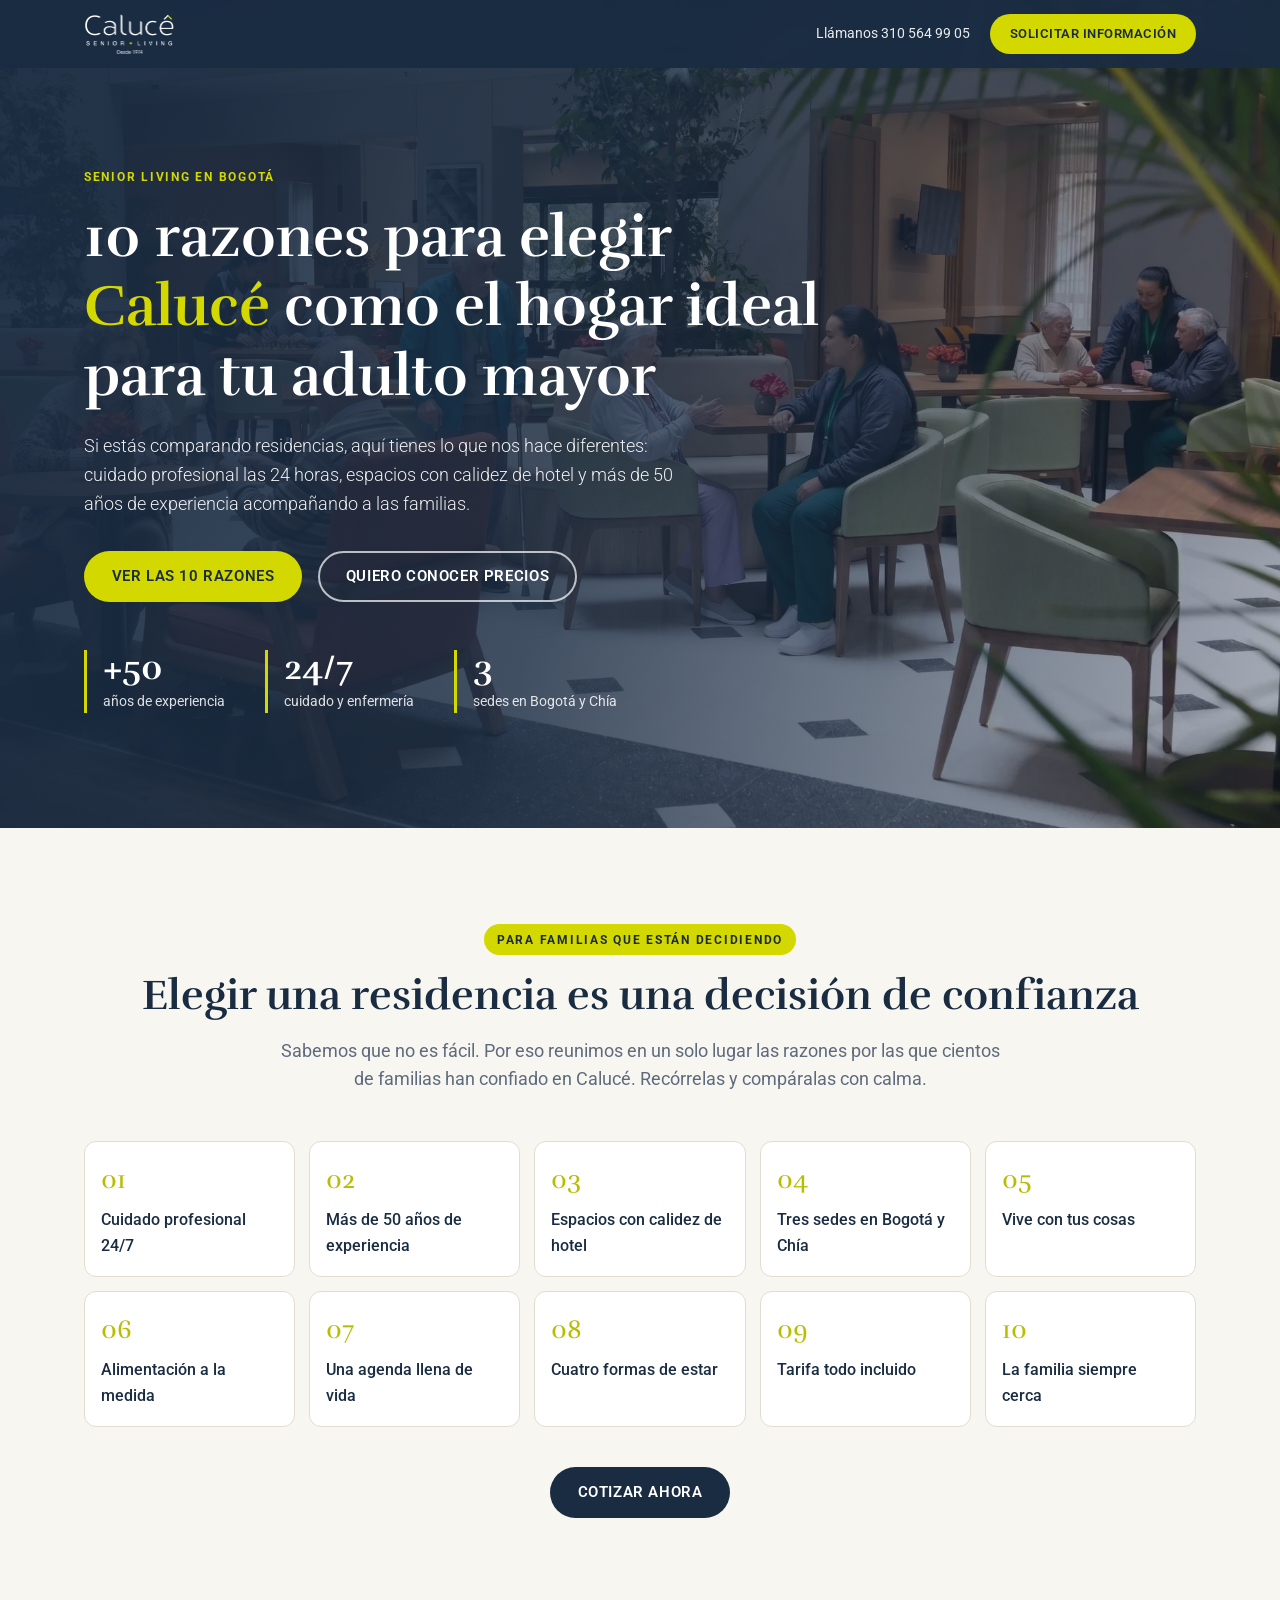
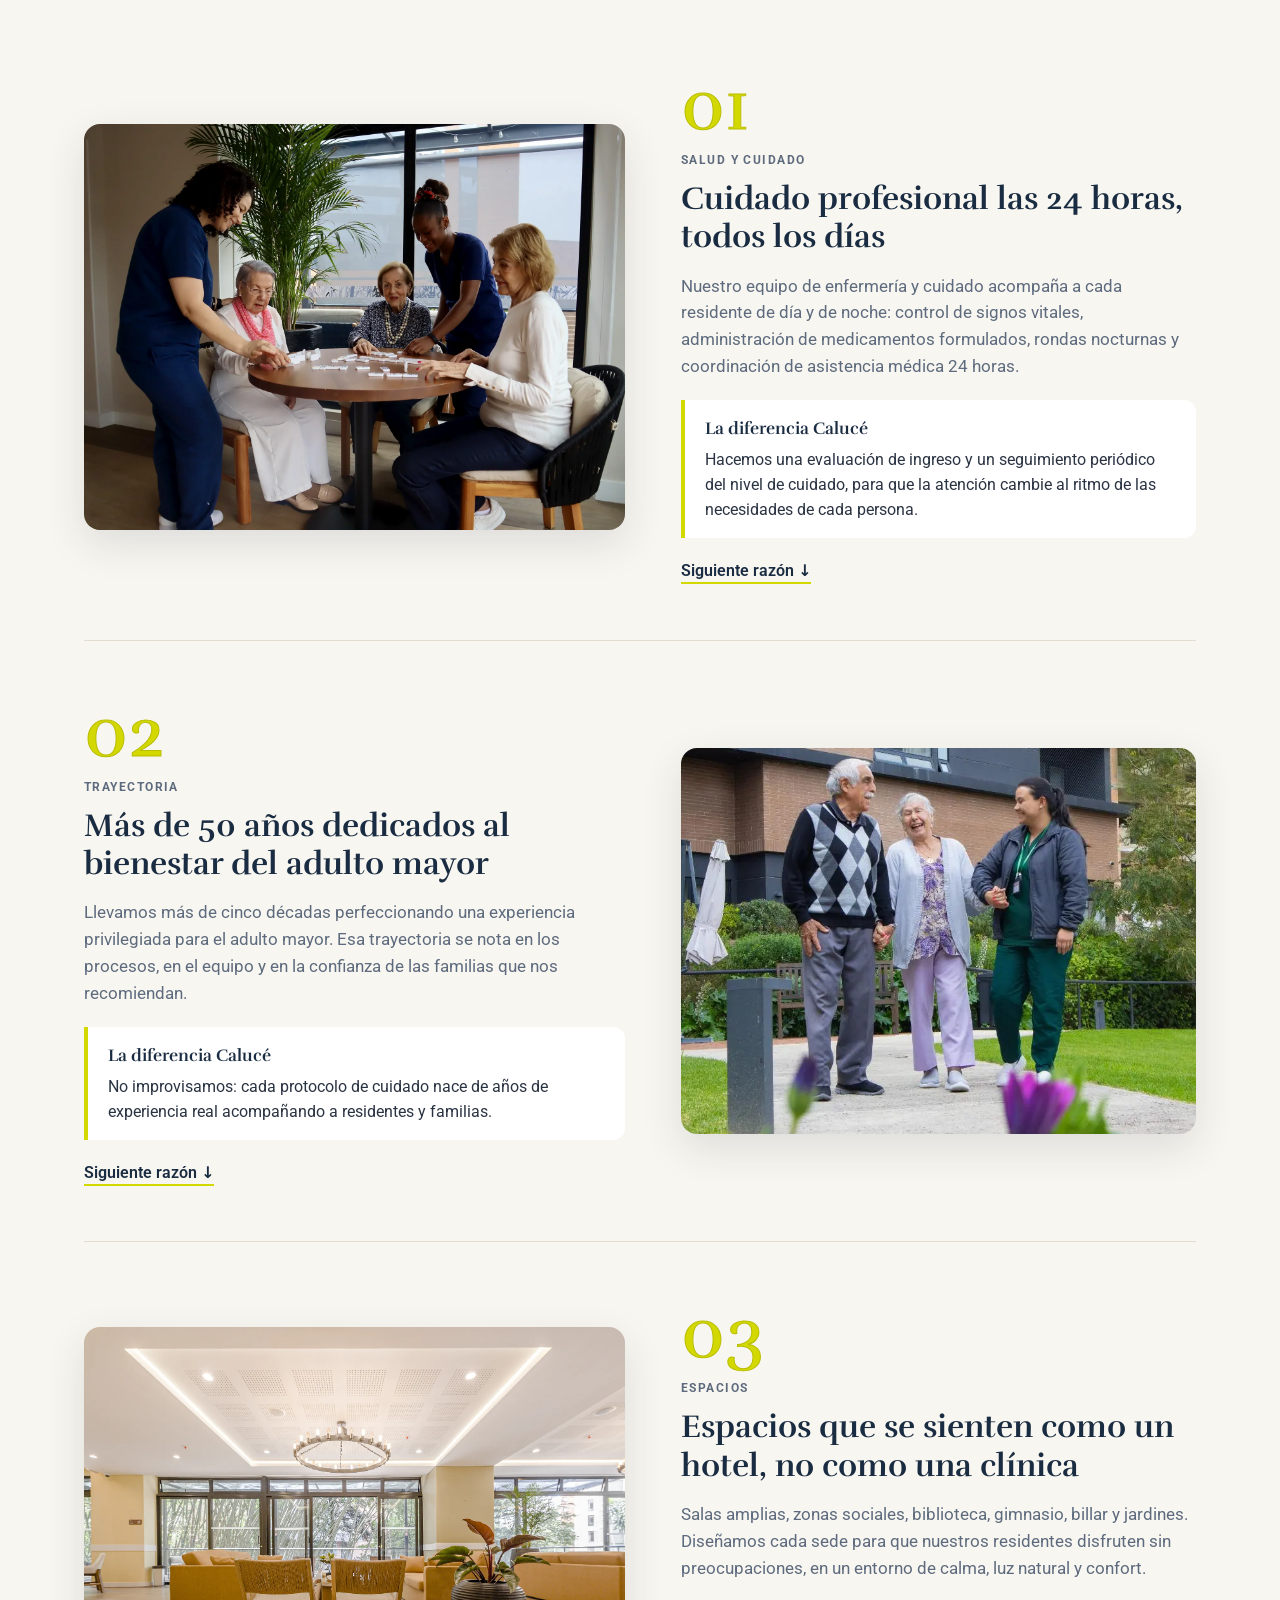
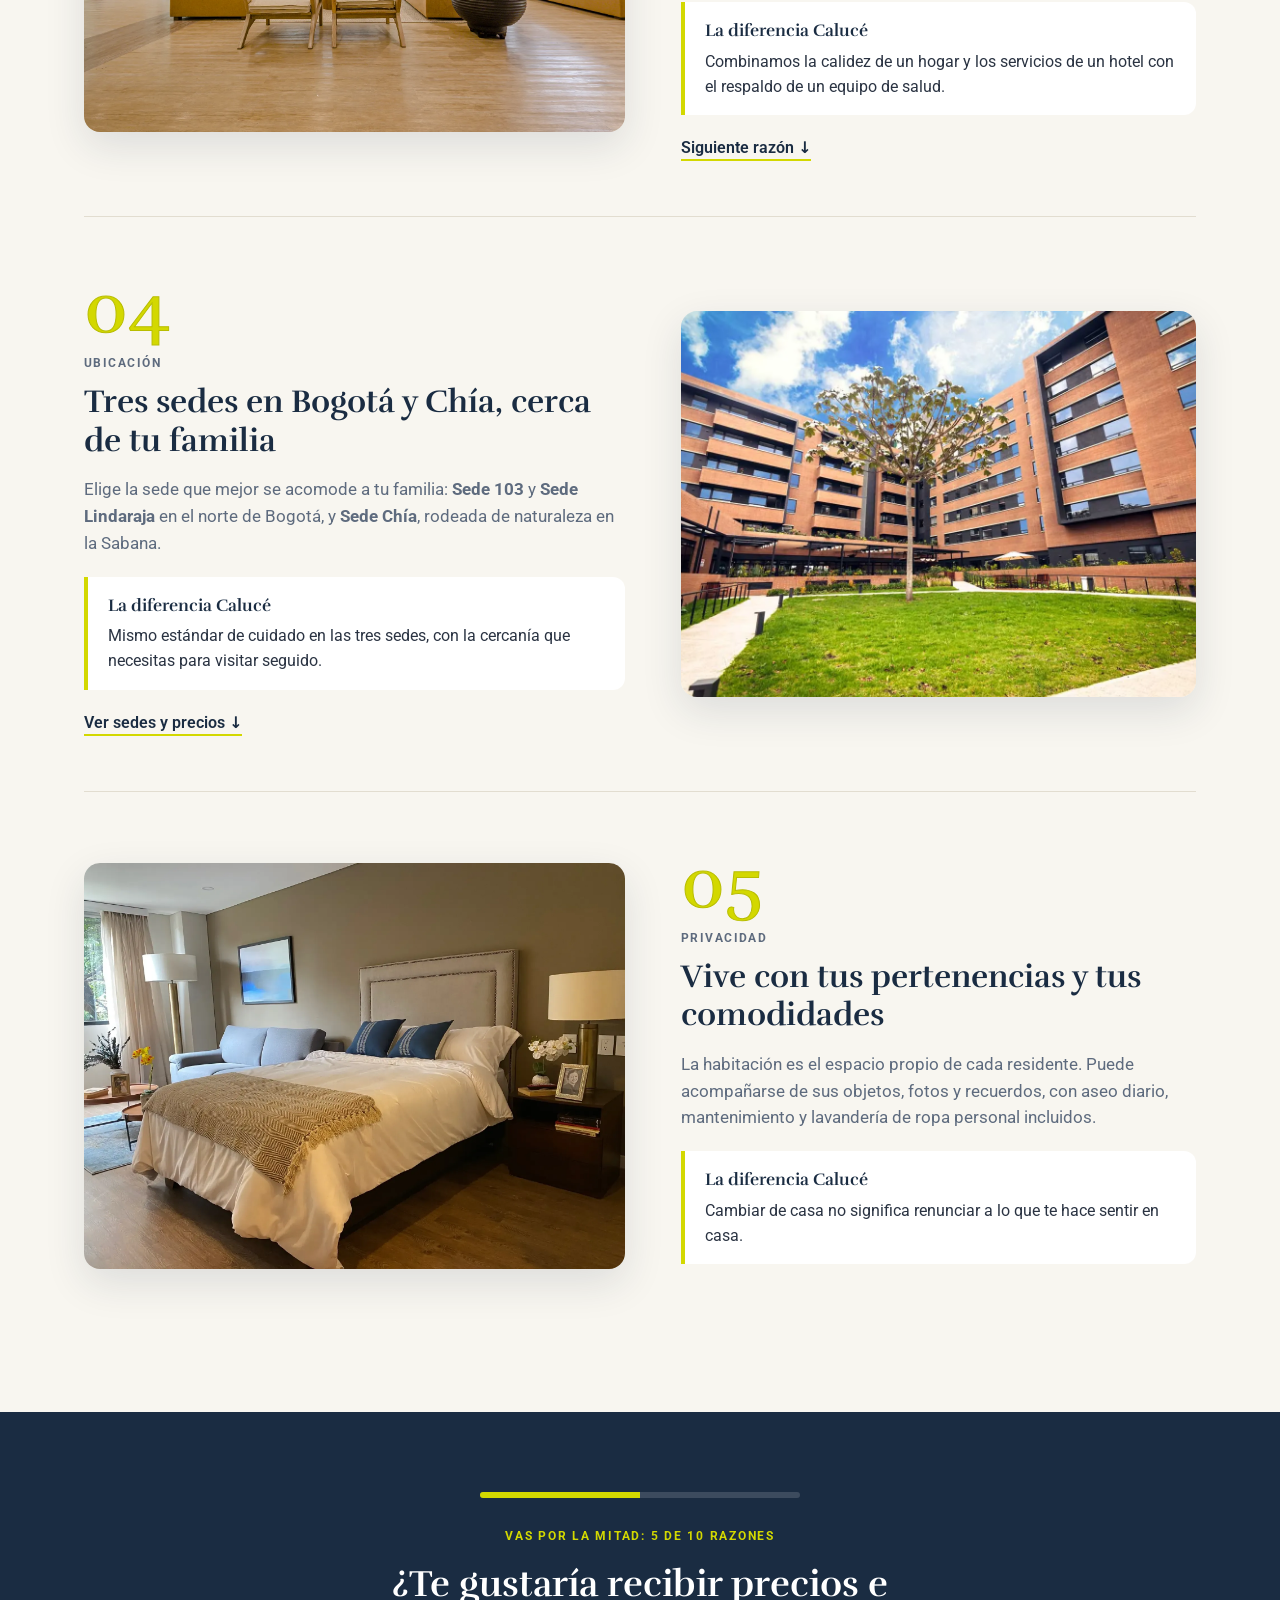
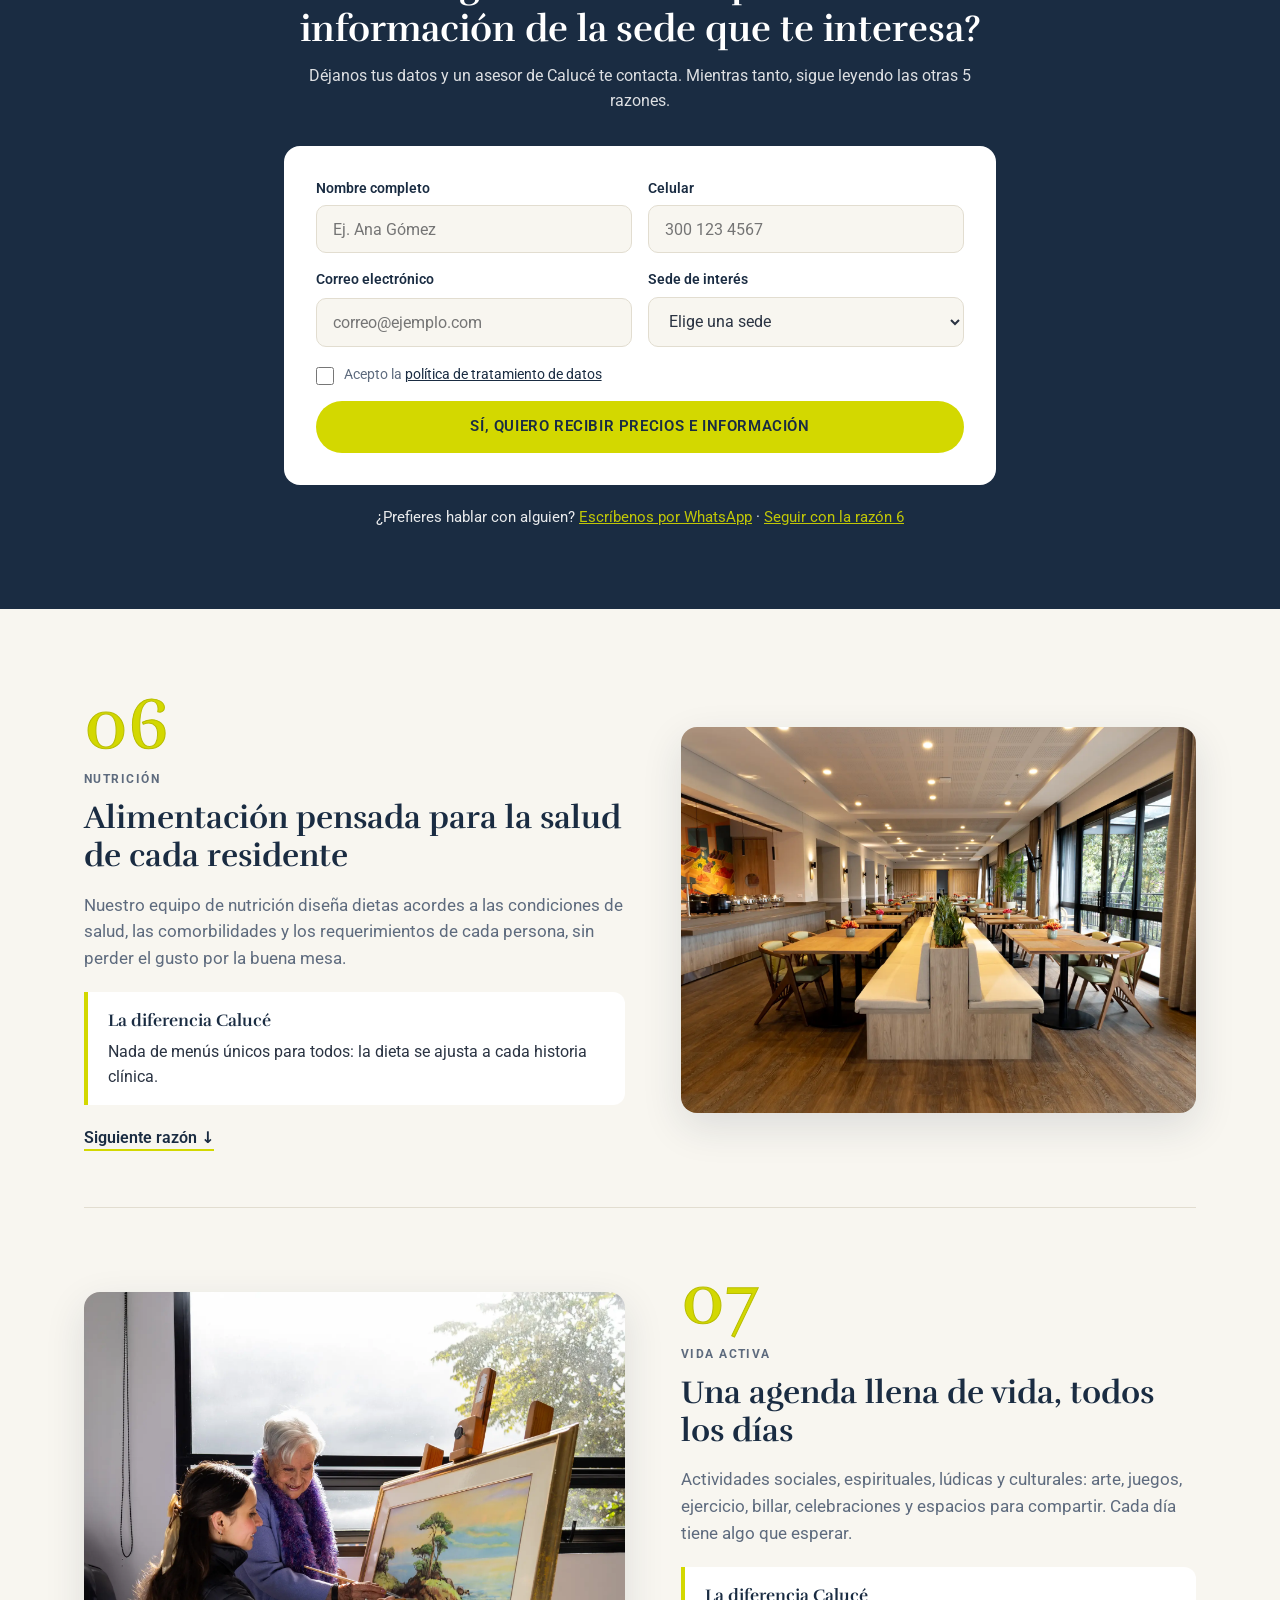
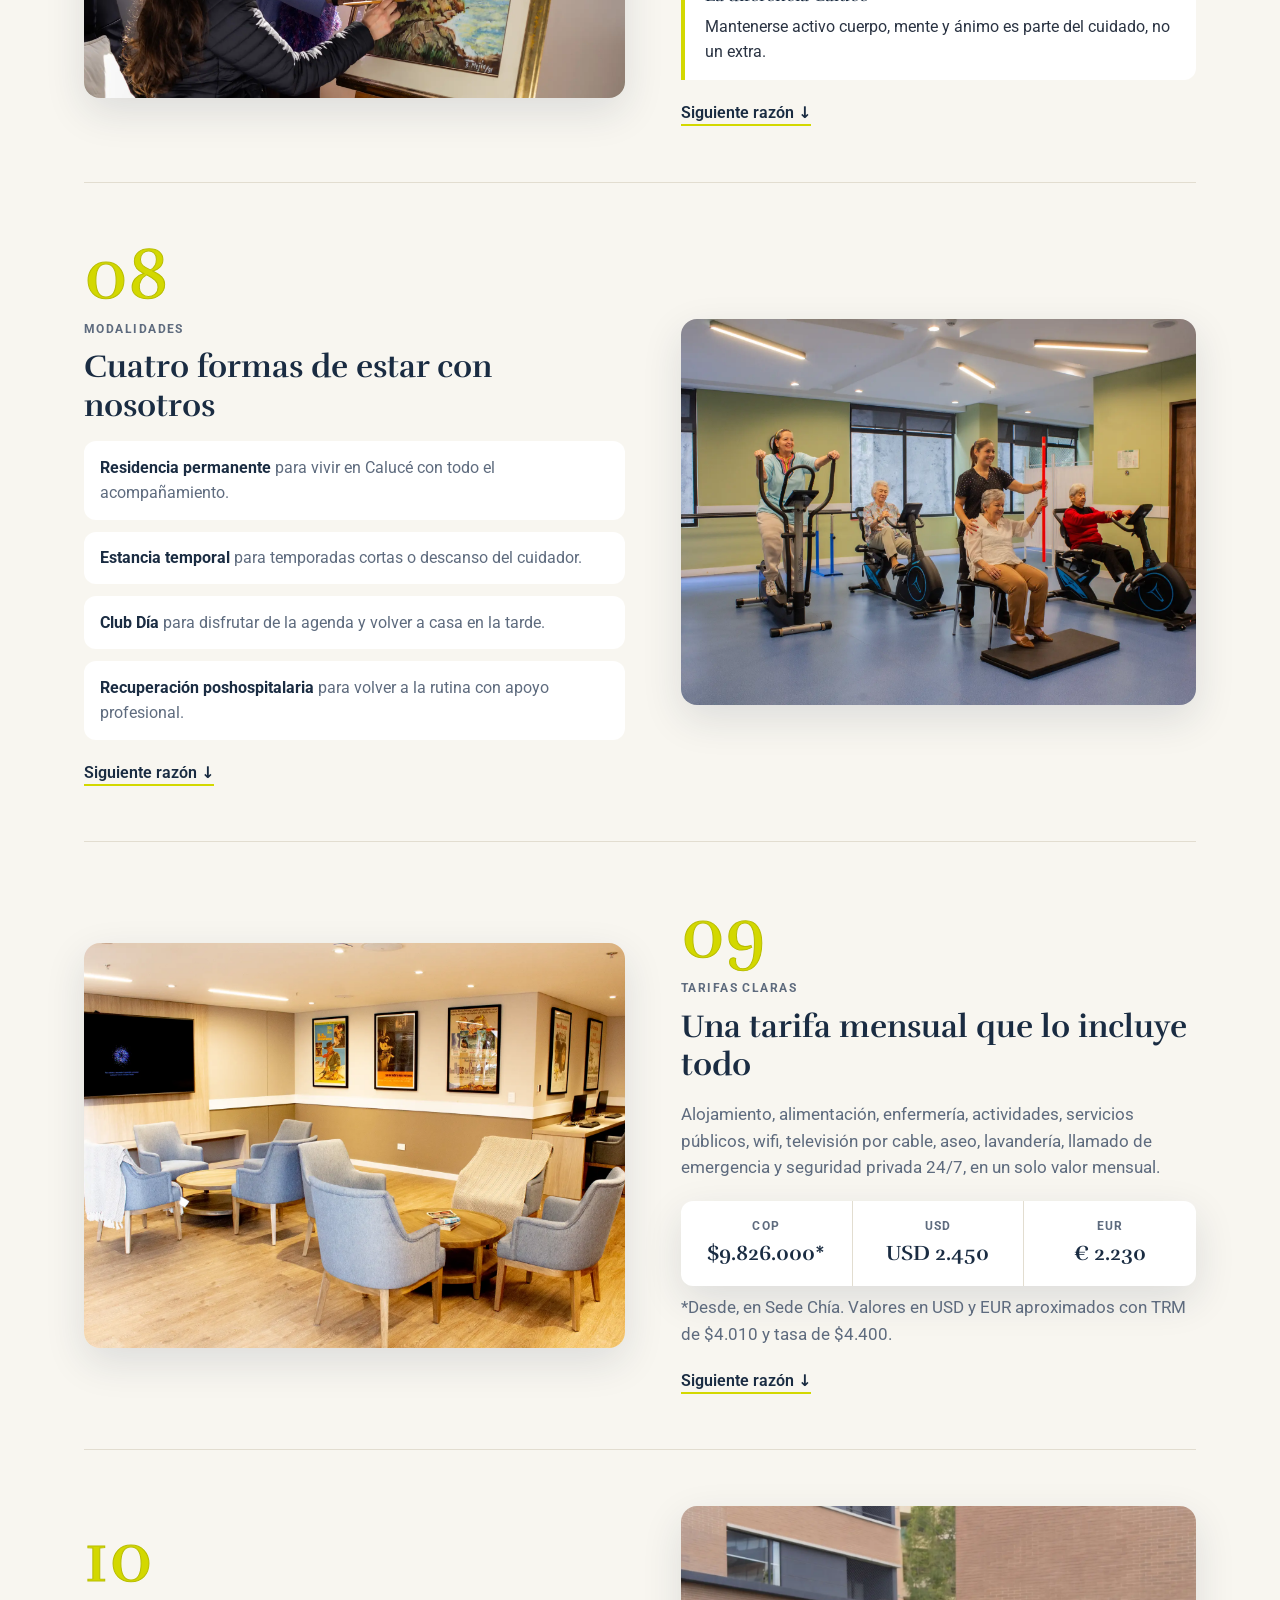
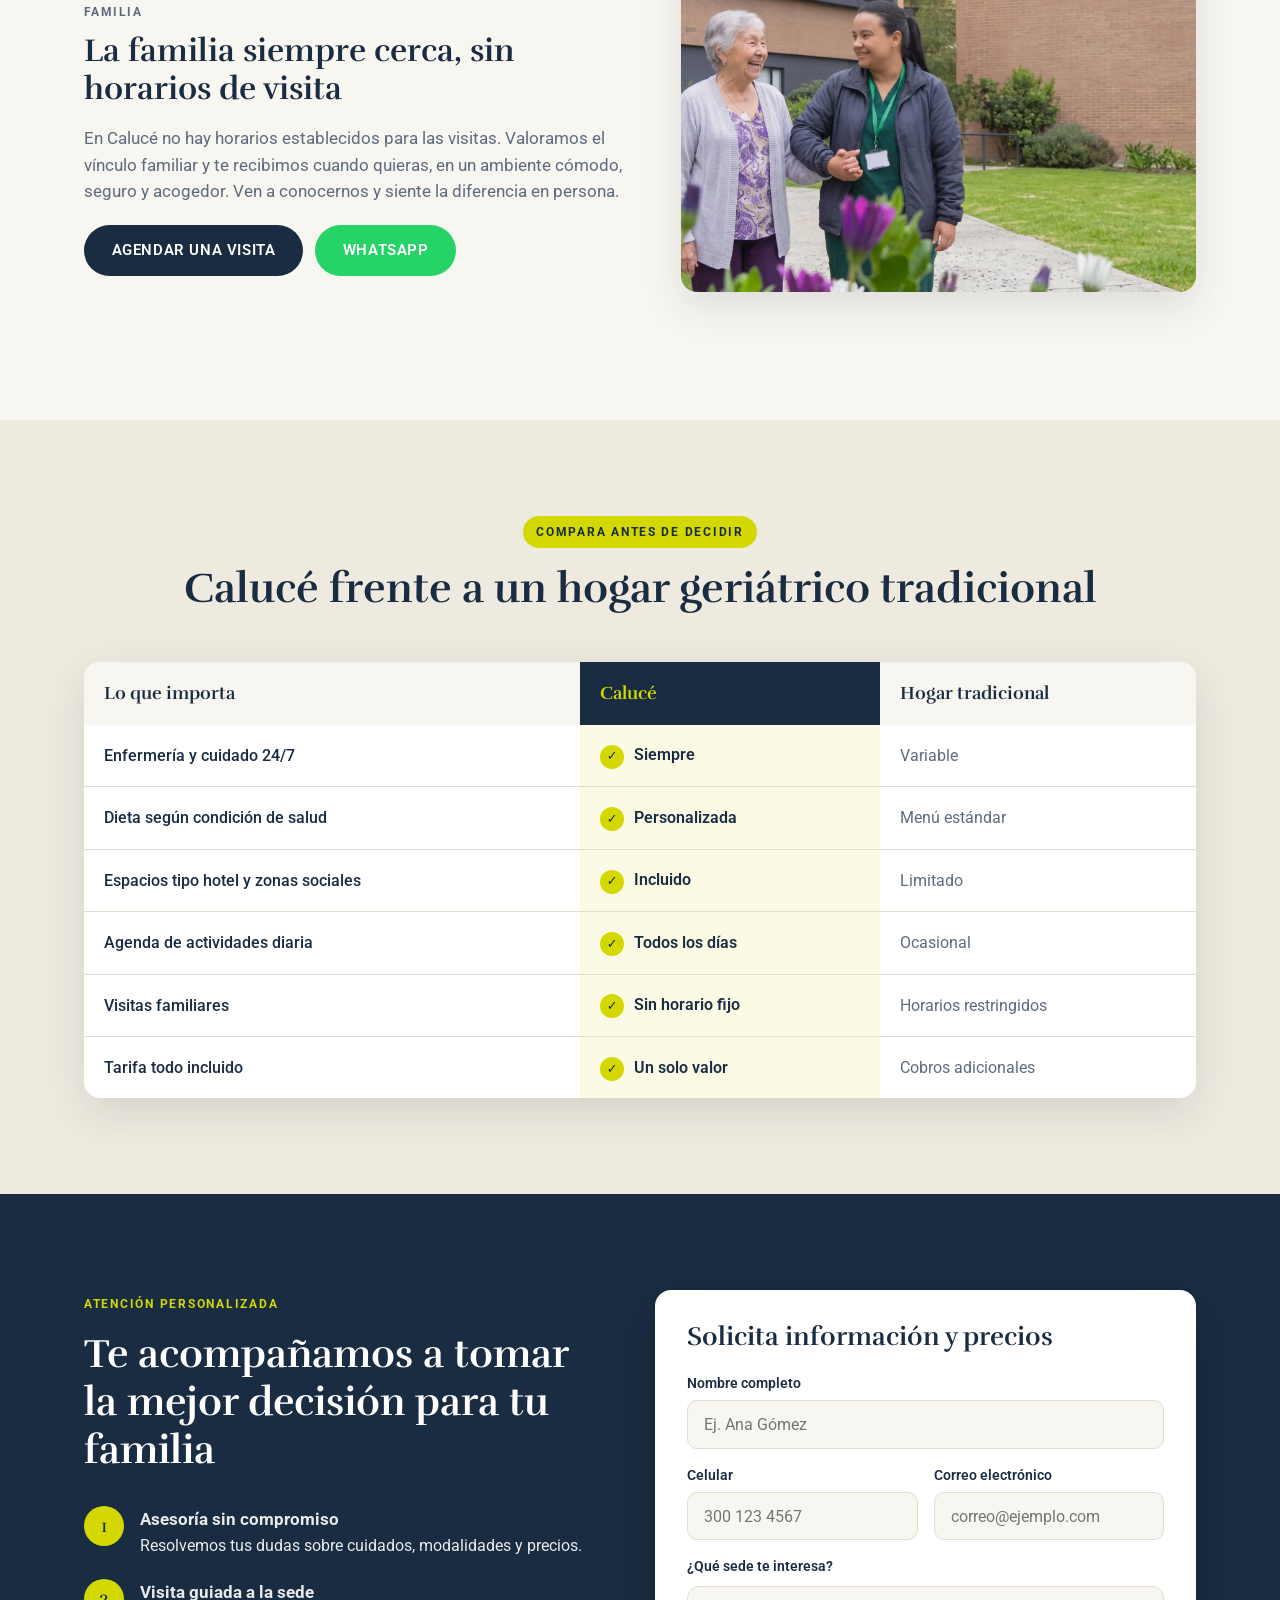
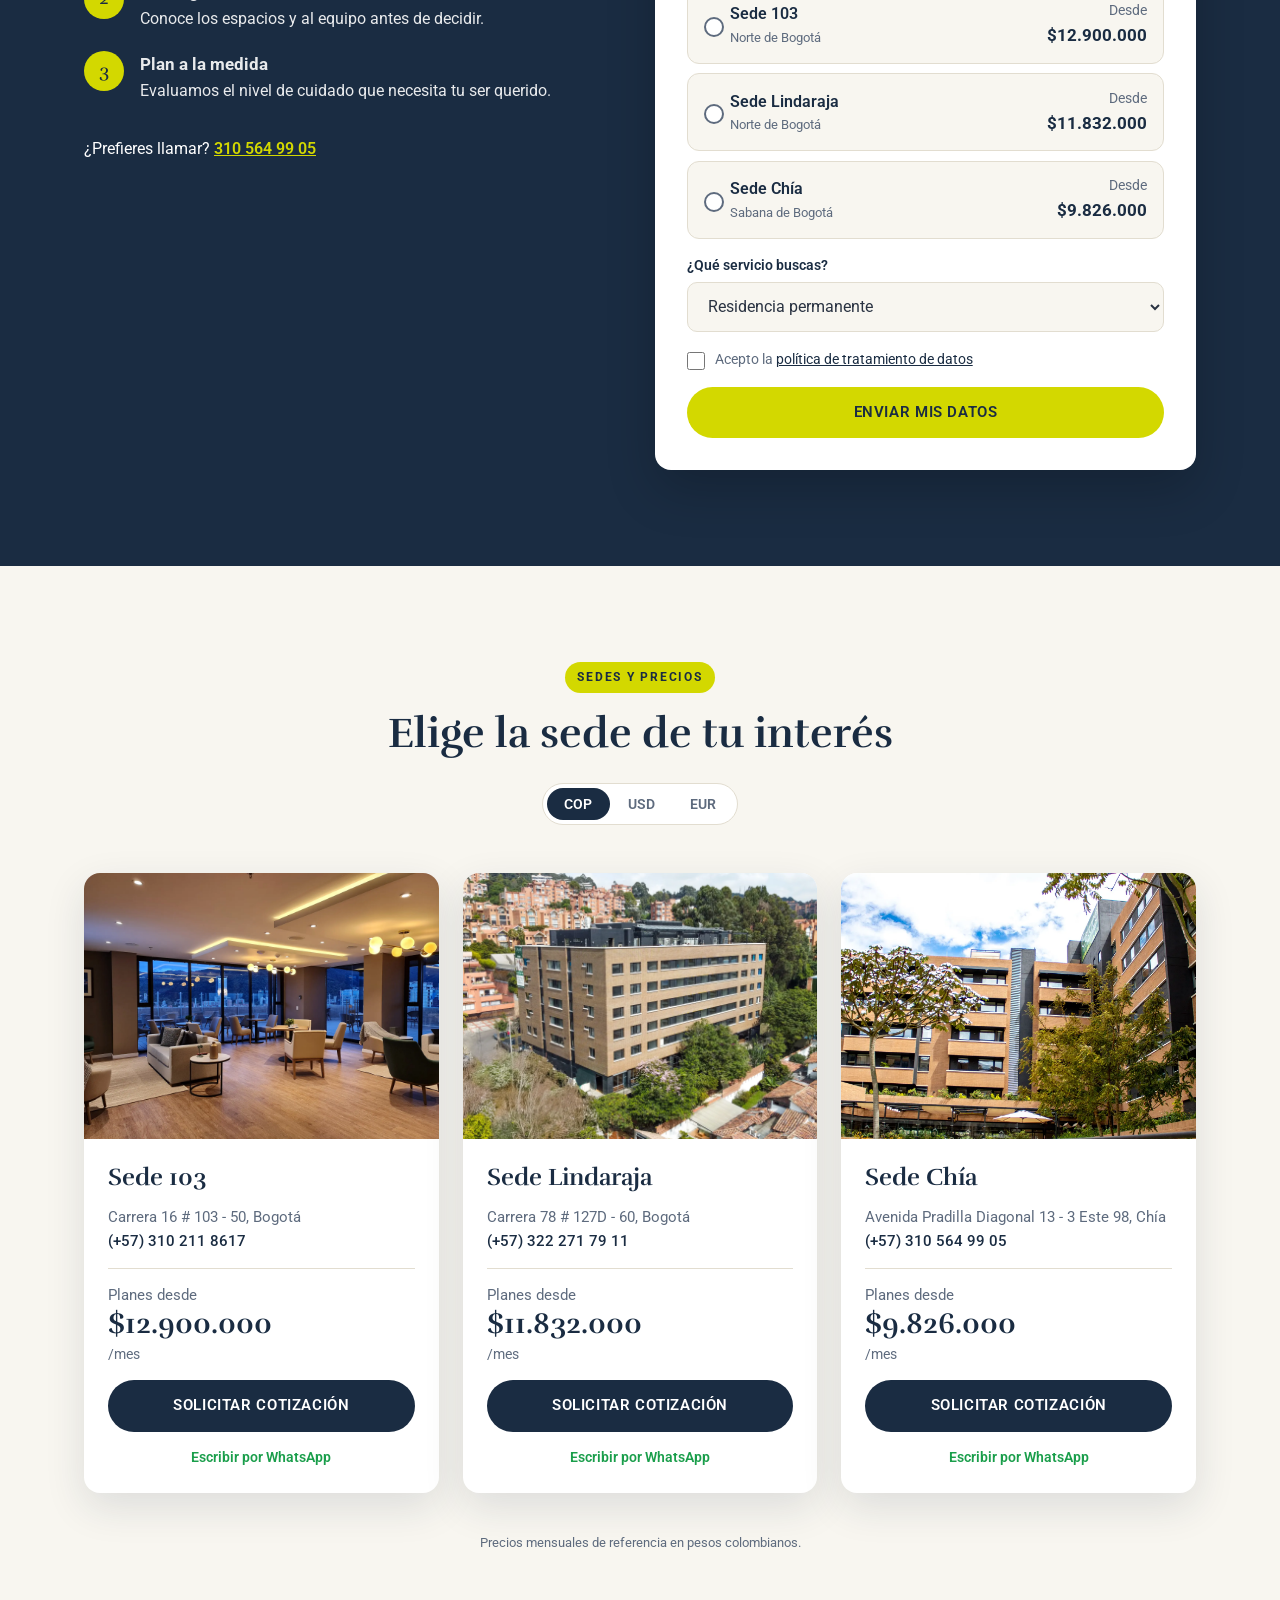
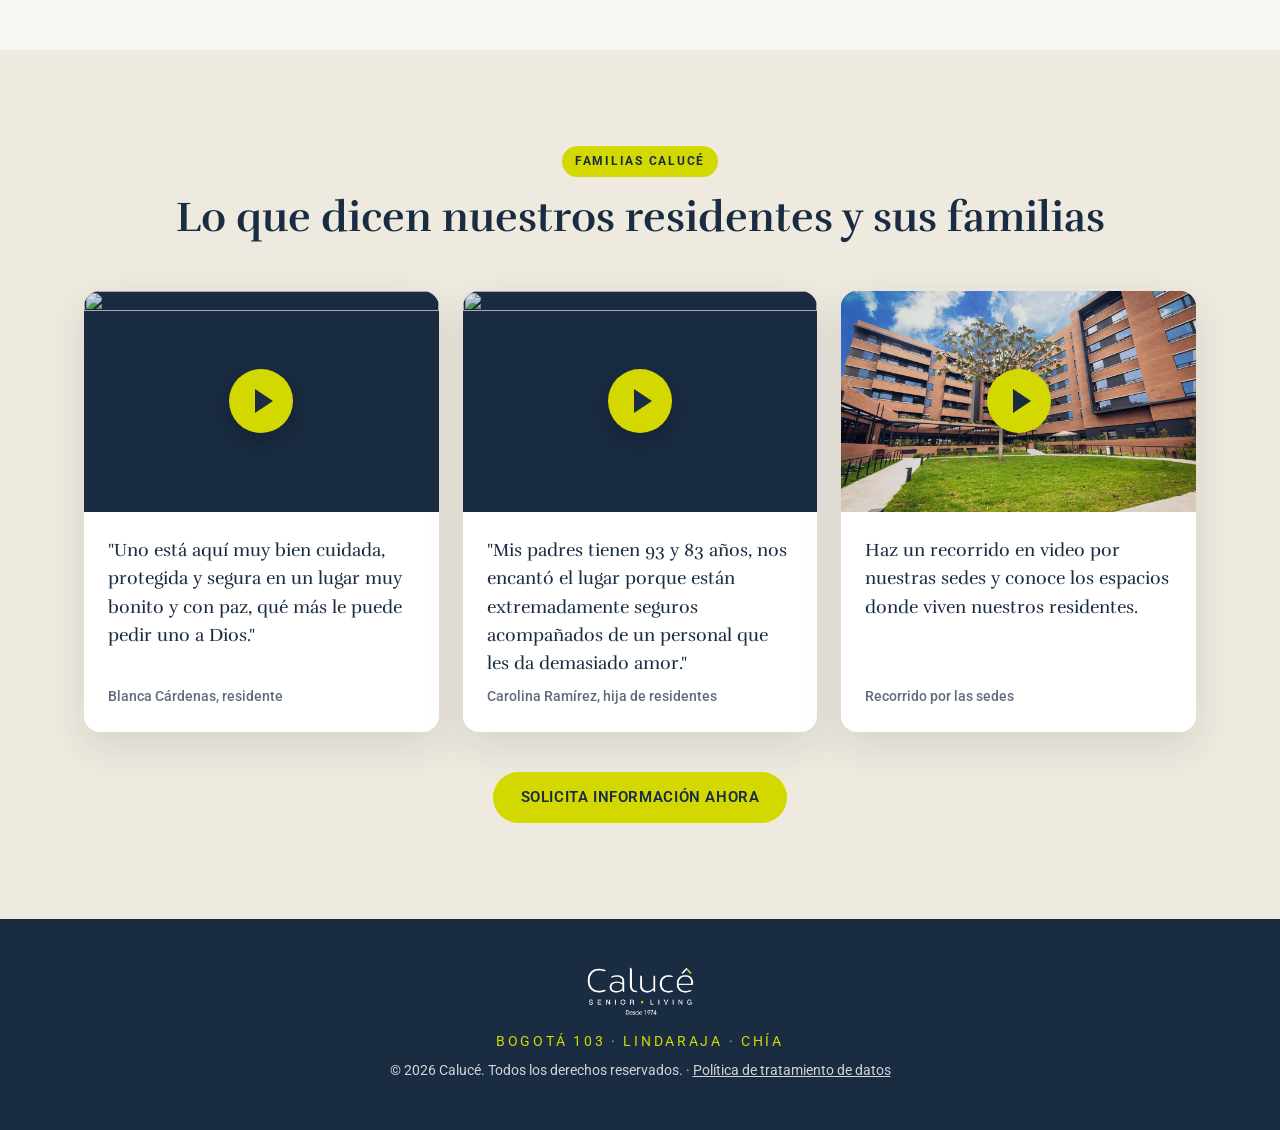
==== commit df184d54: "Mostrar las 10 razones sin bloqueo en la landing comparativa El muro tras la razón 5 pasa a ser una " ====
--- a/compara.html
+++ b/compara.html
@@ -16,7 +16,7 @@
     <link rel="preconnect" href="https://fonts.googleapis.com">
     <link rel="preconnect" href="https://fonts.gstatic.com" crossorigin>
     <link href="https://fonts.googleapis.com/css2?family=Roboto:wght@300;400;500;700&family=Rufina:wght@400;700&display=swap" rel="stylesheet">
-    <link rel="stylesheet" href="compara.css?v=1">
+    <link rel="stylesheet" href="compara.css?v=2">
 </head>
 <body>
     <noscript><iframe src="https://www.googletagmanager.com/ns.html?id=GTM-M3RSPCSP" height="0" width="0" style="display:none;visibility:hidden"></iframe></noscript>
@@ -67,11 +67,11 @@
                     <li><a href="#razon-3"><span>03</span>Espacios con calidez de hotel</a></li>
                     <li><a href="#razon-4"><span>04</span>Tres sedes en Bogotá y Chía</a></li>
                     <li><a href="#razon-5"><span>05</span>Vive con tus cosas</a></li>
-                    <li><a href="#razon-6" class="is-locked-link"><span>06</span>Alimentación a la medida</a></li>
-                    <li><a href="#razon-7" class="is-locked-link"><span>07</span>Una agenda llena de vida</a></li>
-                    <li><a href="#razon-8" class="is-locked-link"><span>08</span>Cuatro formas de estar</a></li>
-                    <li><a href="#razon-9" class="is-locked-link"><span>09</span>Tarifa todo incluido</a></li>
-                    <li><a href="#razon-10" class="is-locked-link"><span>10</span>La familia siempre cerca</a></li>
+                    <li><a href="#razon-6"><span>06</span>Alimentación a la medida</a></li>
+                    <li><a href="#razon-7"><span>07</span>Una agenda llena de vida</a></li>
+                    <li><a href="#razon-8"><span>08</span>Cuatro formas de estar</a></li>
+                    <li><a href="#razon-9"><span>09</span>Tarifa todo incluido</a></li>
+                    <li><a href="#razon-10"><span>10</span>La familia siempre cerca</a></li>
                 </ol>
                 <div class="center"><button type="button" class="btn btn-navy" data-open-form>Cotizar ahora</button></div>
             </div>
@@ -141,14 +141,14 @@
             </div>
         </section>
 
-        <!-- MURO DE CAPTACIÓN -->
+        <!-- INVITACIÓN A DEJAR DATOS (a mitad del recorrido) -->
         <section class="gate" id="gate">
             <div class="wrap gate-inner">
                 <div class="gate-progress" aria-hidden="true"><span style="width:50%"></span></div>
-                <span class="eyebrow">Has descubierto 5 de las 10 razones</span>
-                <h2 class="gate-title">Déjanos tus datos para ver las otras 5 razones y recibir precios</h2>
-                <p class="gate-lead">Te mostramos el resto de inmediato y un asesor te contacta con la información de la sede que elijas.</p>
-                <form class="lead-form gate-form" data-lead-form data-mode="unlock" data-source="Landing Comparativa Caluce - Muro">
+                <span class="eyebrow">Vas por la mitad: 5 de 10 razones</span>
+                <h2 class="gate-title">¿Te gustaría recibir precios e información de la sede que te interesa?</h2>
+                <p class="gate-lead">Déjanos tus datos y un asesor de Calucé te contacta. Mientras tanto, sigue leyendo las otras 5 razones.</p>
+                <form class="lead-form gate-form" data-lead-form data-mode="inline" data-source="Landing Comparativa Caluce - Mitad">
                     <div class="field-row">
                         <label class="field"><span>Nombre completo</span><input type="text" name="nombre" required placeholder="Ej. Ana Gómez" autocomplete="name"></label>
                         <label class="field"><span>Celular</span><input type="tel" name="celular" required placeholder="300 123 4567" autocomplete="tel" minlength="7"></label>
@@ -166,14 +166,14 @@
                         </label>
                     </div>
                     <label class="check"><input type="checkbox" name="politica" required> <span>Acepto la <a href="politica.html" target="_blank">política de tratamiento de datos</a></span></label>
-                    <button type="submit" class="btn btn-lime btn-block">Sí, quiero ver las 5 razones y los precios</button>
+                    <button type="submit" class="btn btn-lime btn-block">Sí, quiero recibir precios e información</button>
                 </form>
-                <p class="gate-alt">¿Prefieres hablar con alguien? <a href="javascript:void(0)" data-open-wa>Escríbenos por WhatsApp</a></p>
-            </div>
-        </section>
-
-        <!-- RAZONES 6 a 10 (bloqueadas hasta dejar datos) -->
-        <section class="reasons reasons-locked" id="locked" aria-hidden="true">
+                <p class="gate-alt">¿Prefieres hablar con alguien? <a href="javascript:void(0)" data-open-wa>Escríbenos por WhatsApp</a> · <a href="#razon-6">Seguir con la razón 6</a></p>
+            </div>
+        </section>
+
+        <!-- RAZONES 6 a 10 -->
+        <section class="reasons reasons-second">
             <div class="wrap">
                 <article class="reason reason-alt" id="razon-6">
                     <div class="reason-media"><img src="gallery-images/IMG_8183.webp" alt="Comedor de una sede Calucé" loading="lazy"></div>
@@ -454,6 +454,6 @@
         </div>
     </div>
 
-    <script src="compara.js?v=1"></script>
+    <script src="compara.js?v=2"></script>
 </body>
 </html>
--- a/compara.css
+++ b/compara.css
@@ -95,8 +95,6 @@
 }
 .index-grid a:hover { border-color: var(--lime); transform: translateY(-3px); box-shadow: var(--shadow); }
 .index-grid span { font-family: var(--font-heading); font-size: 1.6rem; color: var(--lime-hover); }
-body:not(.is-unlocked) .is-locked-link { opacity: .55; }
-body:not(.is-unlocked) .is-locked-link span::after { content: " 🔒"; font-size: .9rem; }
 
 /* Razones */
 .reasons { padding: 24px 0 72px; }
@@ -127,7 +125,7 @@
 .reason-body > .fine { margin-bottom: 1.25rem; }
 .reason-ctas { display: flex; flex-wrap: wrap; gap: .75rem; }
 
-/* Muro */
+/* Invitación a mitad del recorrido */
 .gate { background: var(--navy); color: var(--white); padding: 80px 0; position: relative; z-index: 2; }
 .gate-inner { max-width: 760px; text-align: center; }
 .gate-progress { height: 6px; background: rgba(255,255,255,.15); border-radius: 99px; margin: 0 auto 1.5rem; max-width: 320px; overflow: hidden; }
@@ -139,12 +137,7 @@
 .gate-alt a { color: var(--lime); }
 .gate.is-done .gate-form, .gate.is-done .gate-alt, .gate.is-done .gate-lead { display: none; }
 
-.reasons-locked { position: relative; }
-body:not(.is-unlocked) .reasons-locked { max-height: 720px; overflow: hidden; }
-body:not(.is-unlocked) .reasons-locked .wrap { filter: blur(7px); pointer-events: none; user-select: none; }
-body:not(.is-unlocked) .reasons-locked::after {
-    content: ""; position: absolute; inset: 0; background: linear-gradient(180deg, rgba(248,246,240,0) 0%, var(--cream) 85%);
-}
+.reasons-second { padding-top: 24px; }
 
 /* Comparativa */
 .compare { padding: 96px 0; background: var(--sand); }
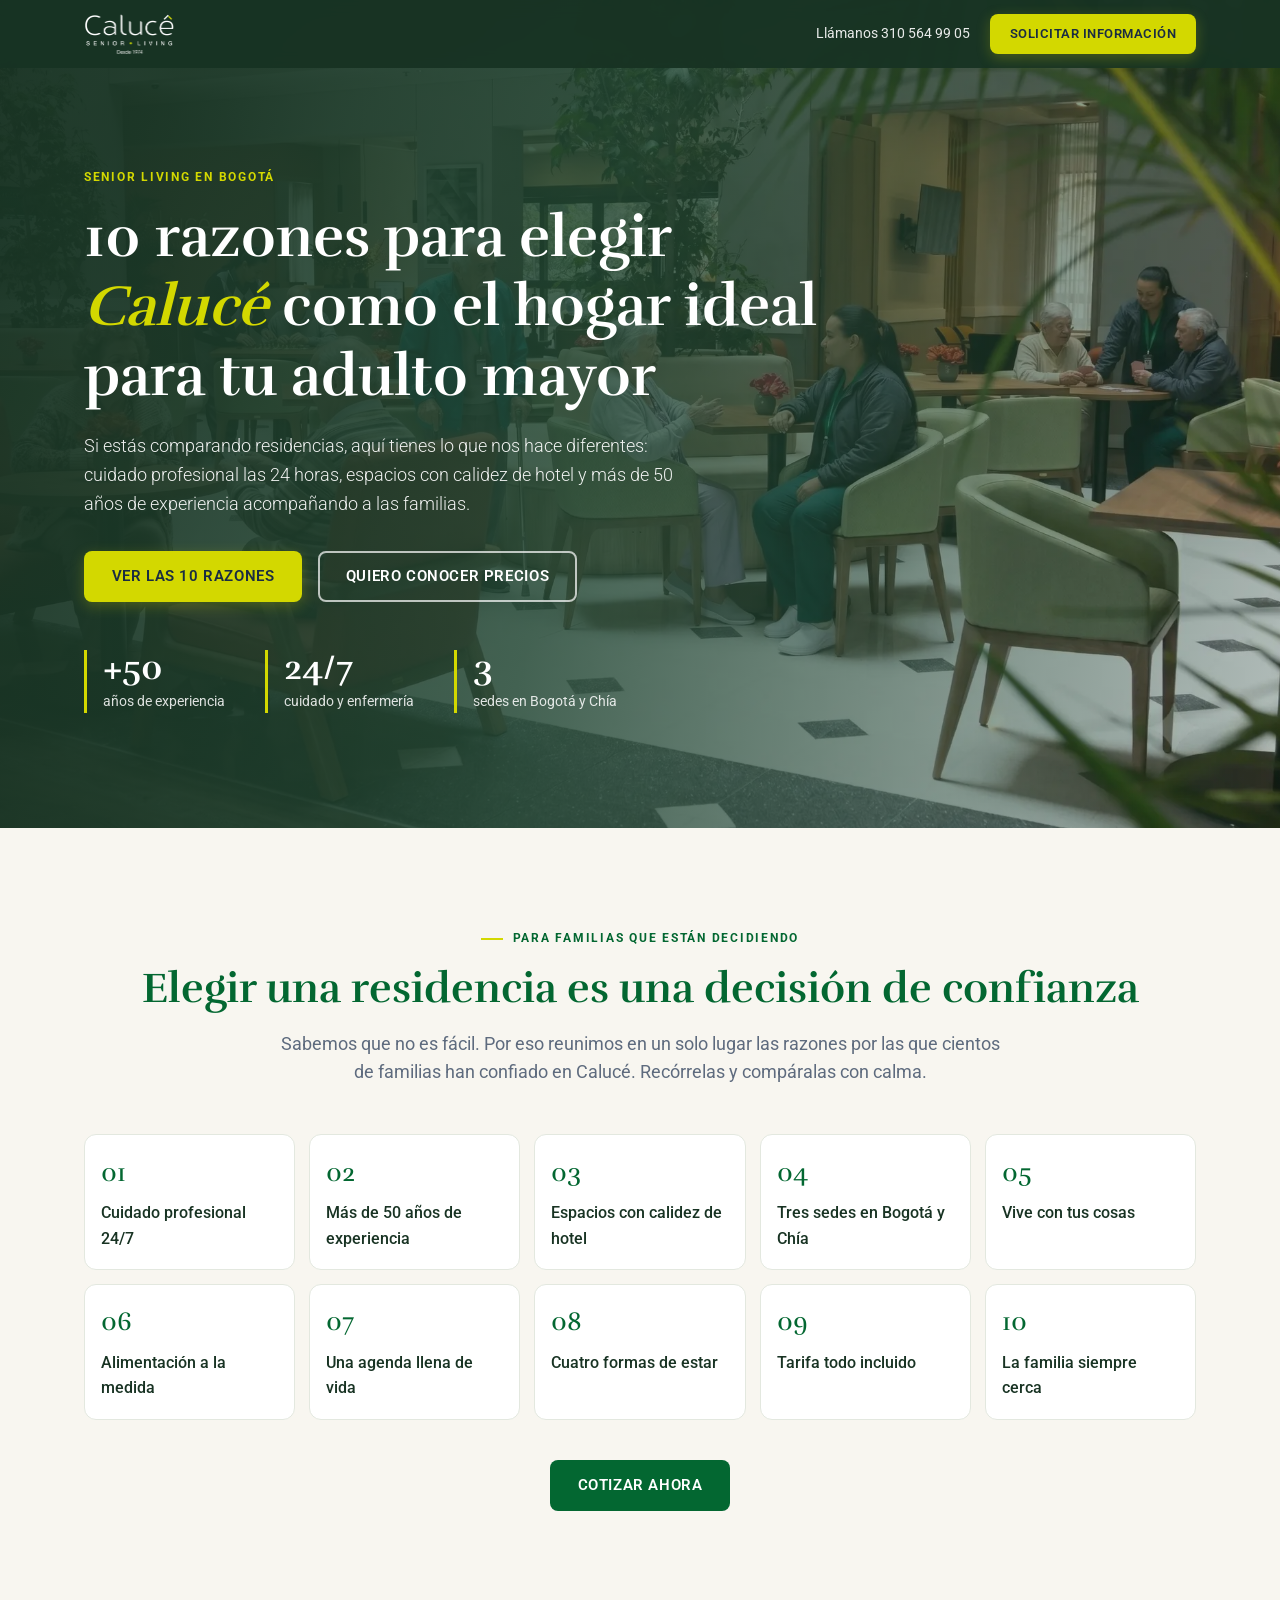
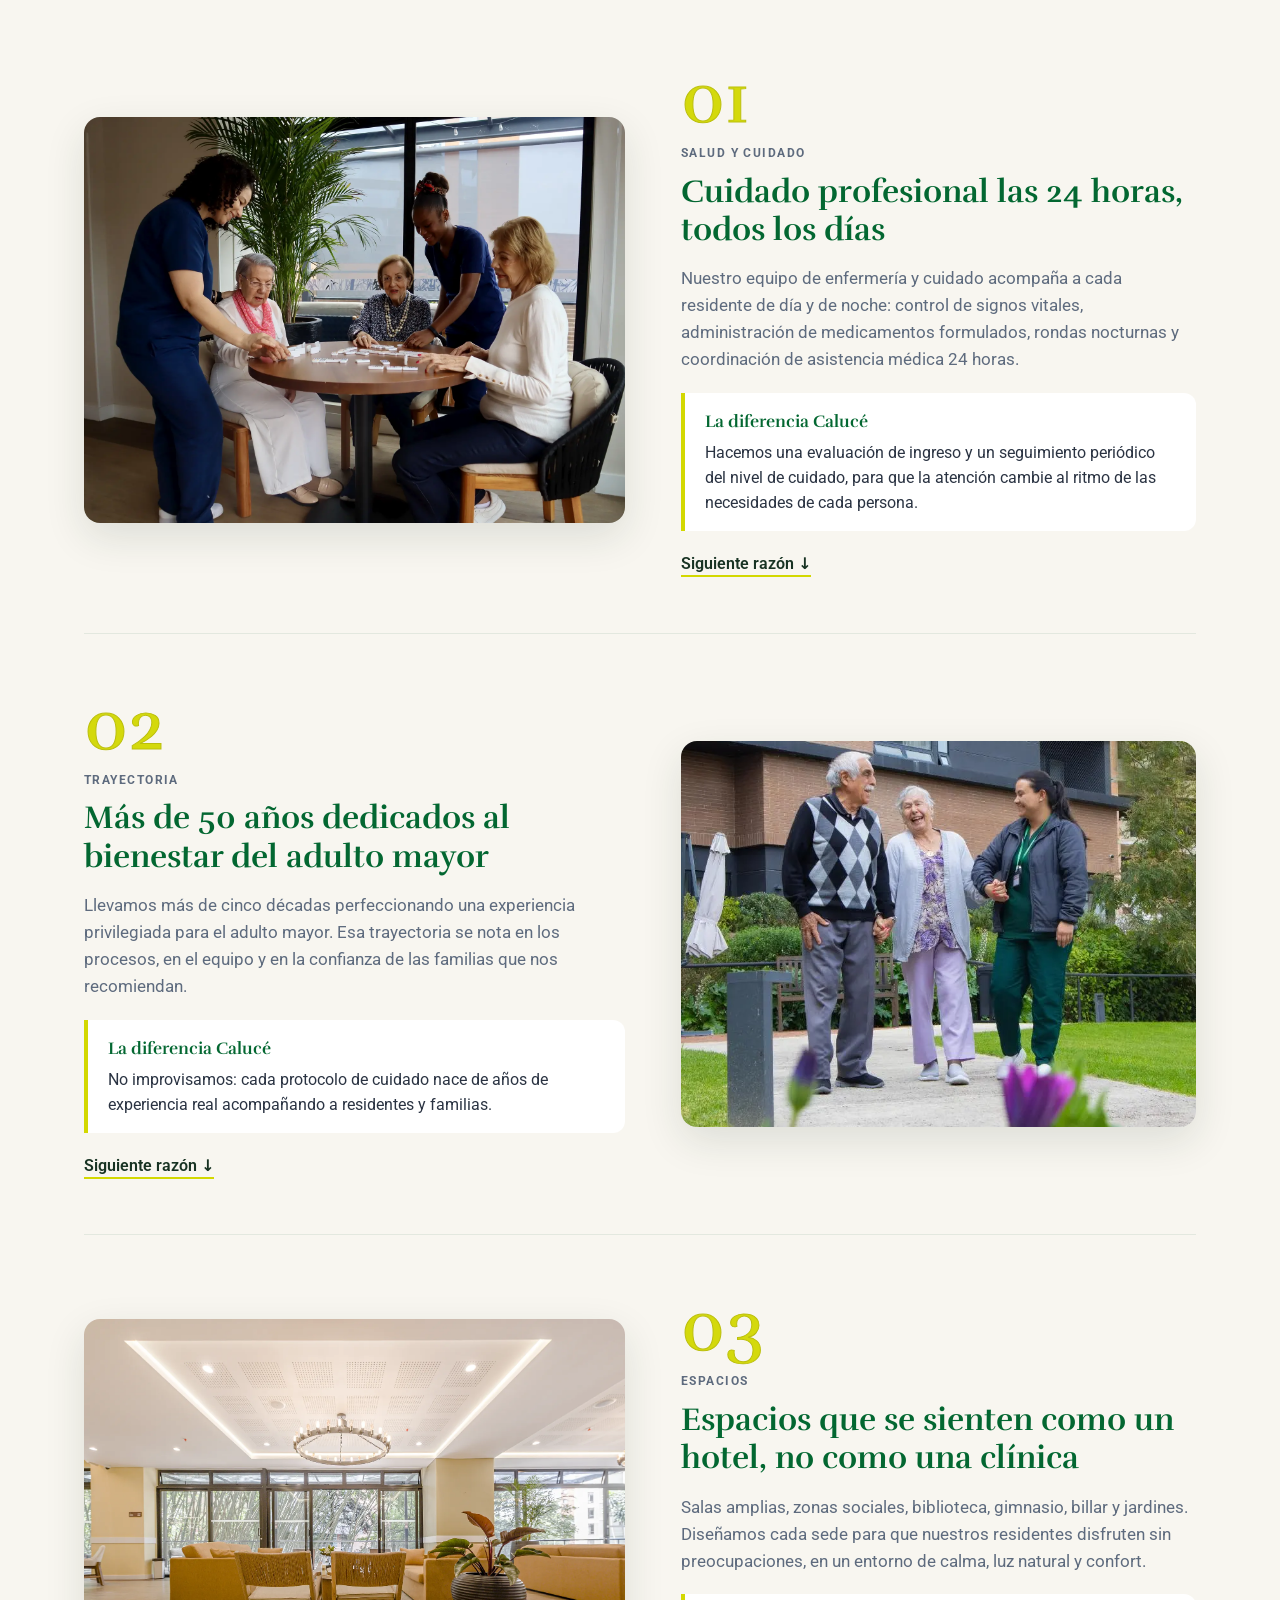
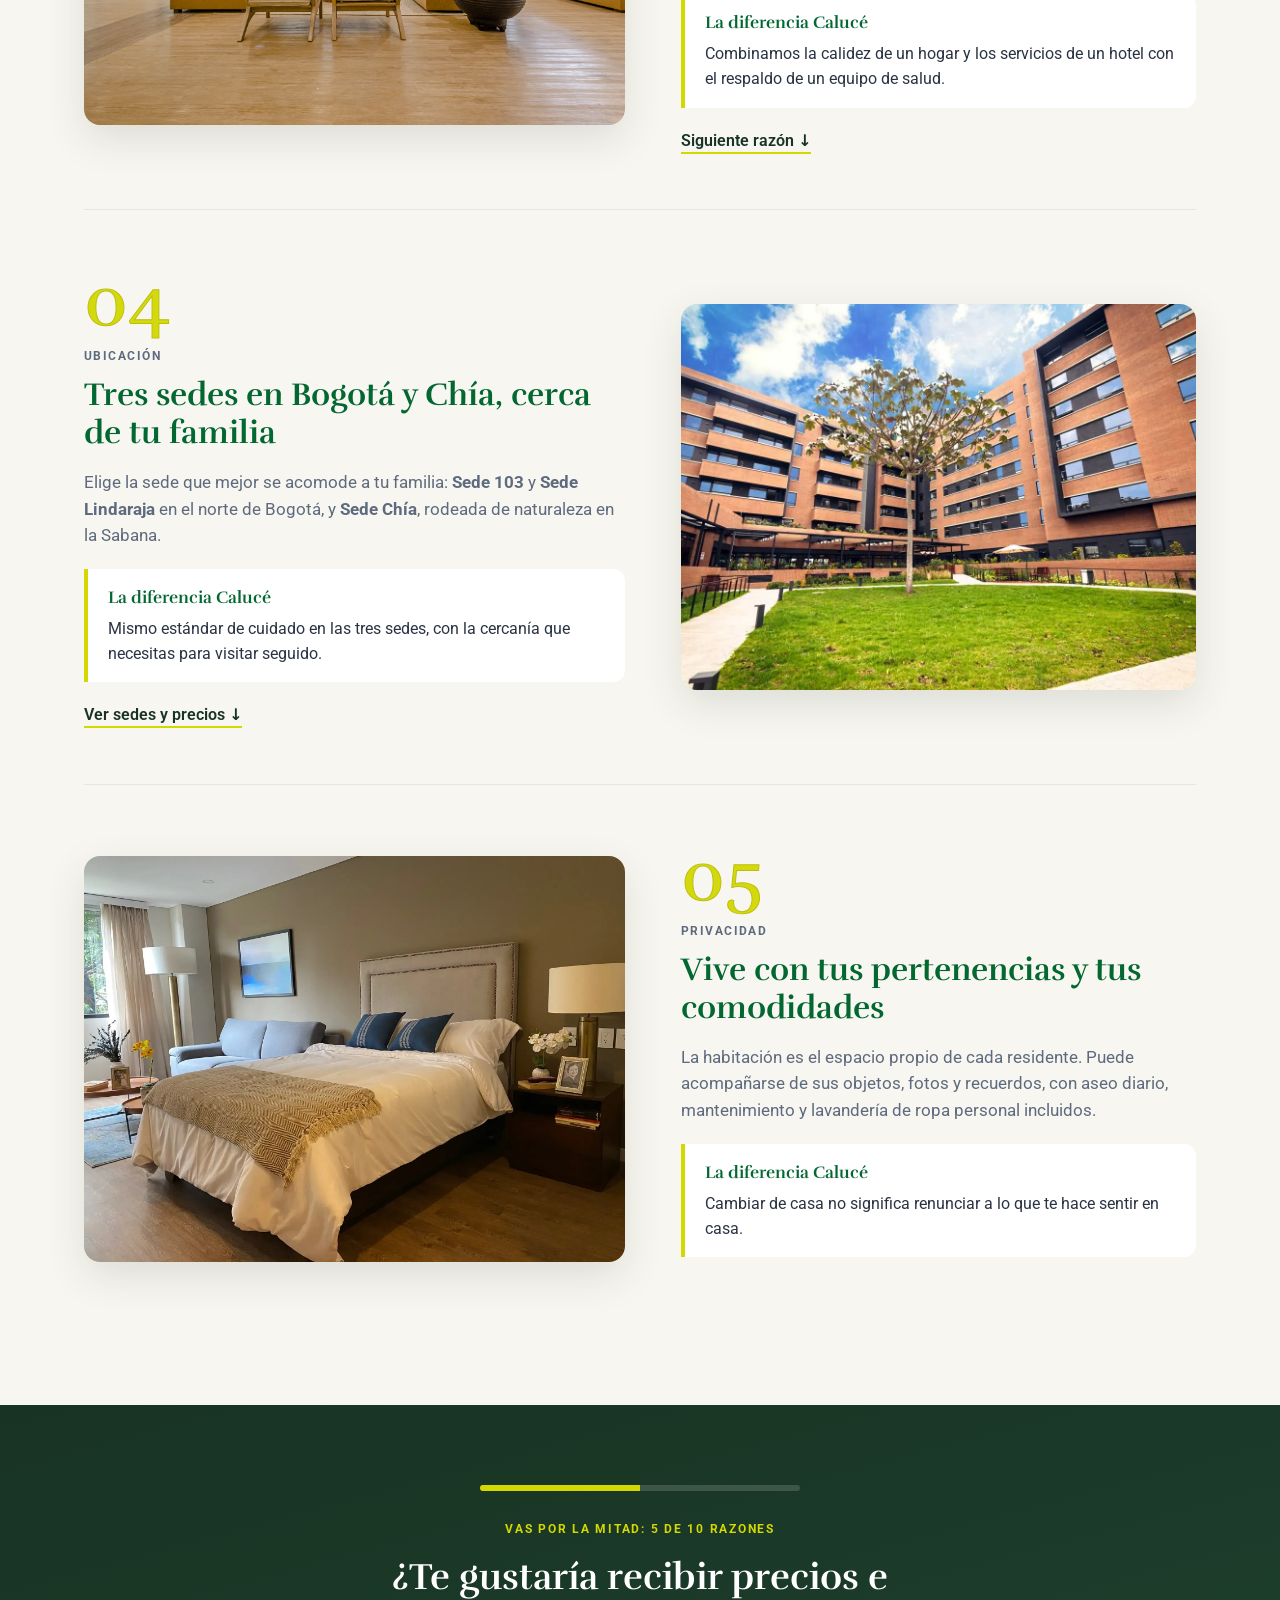
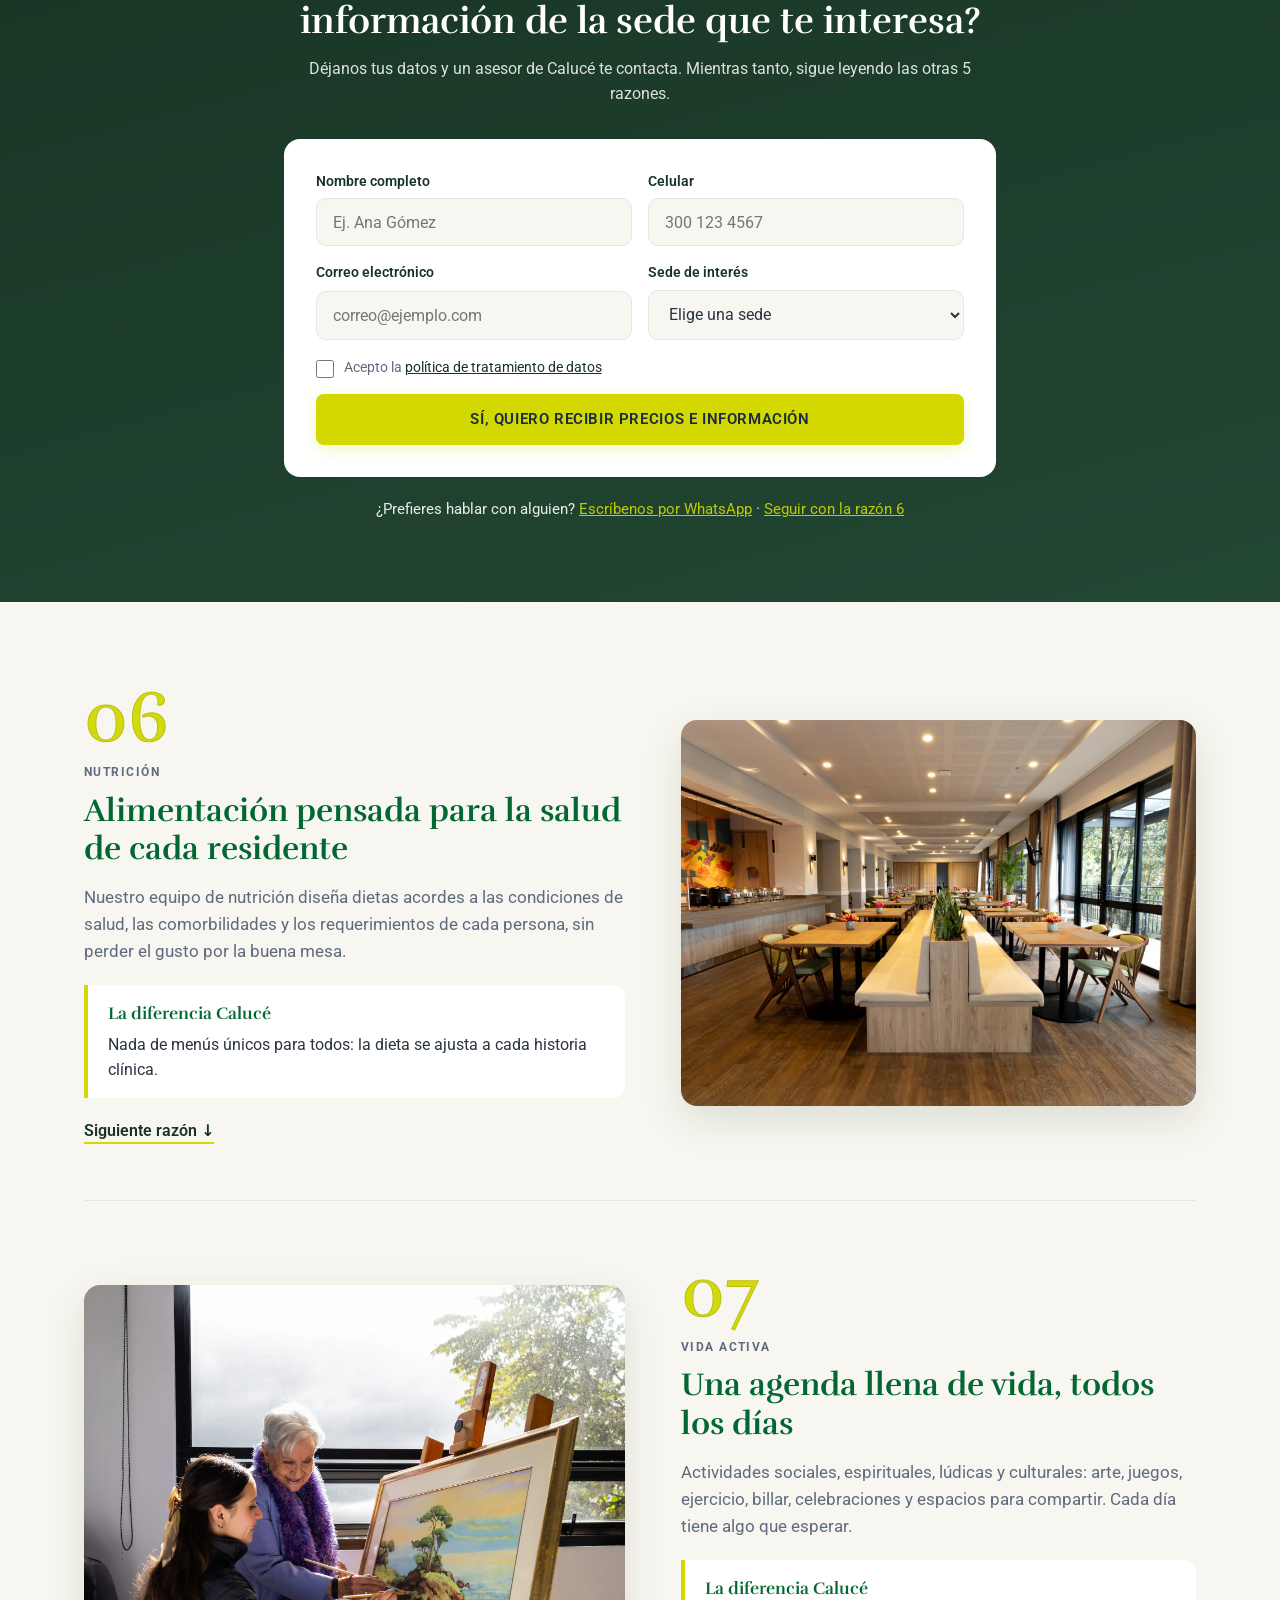
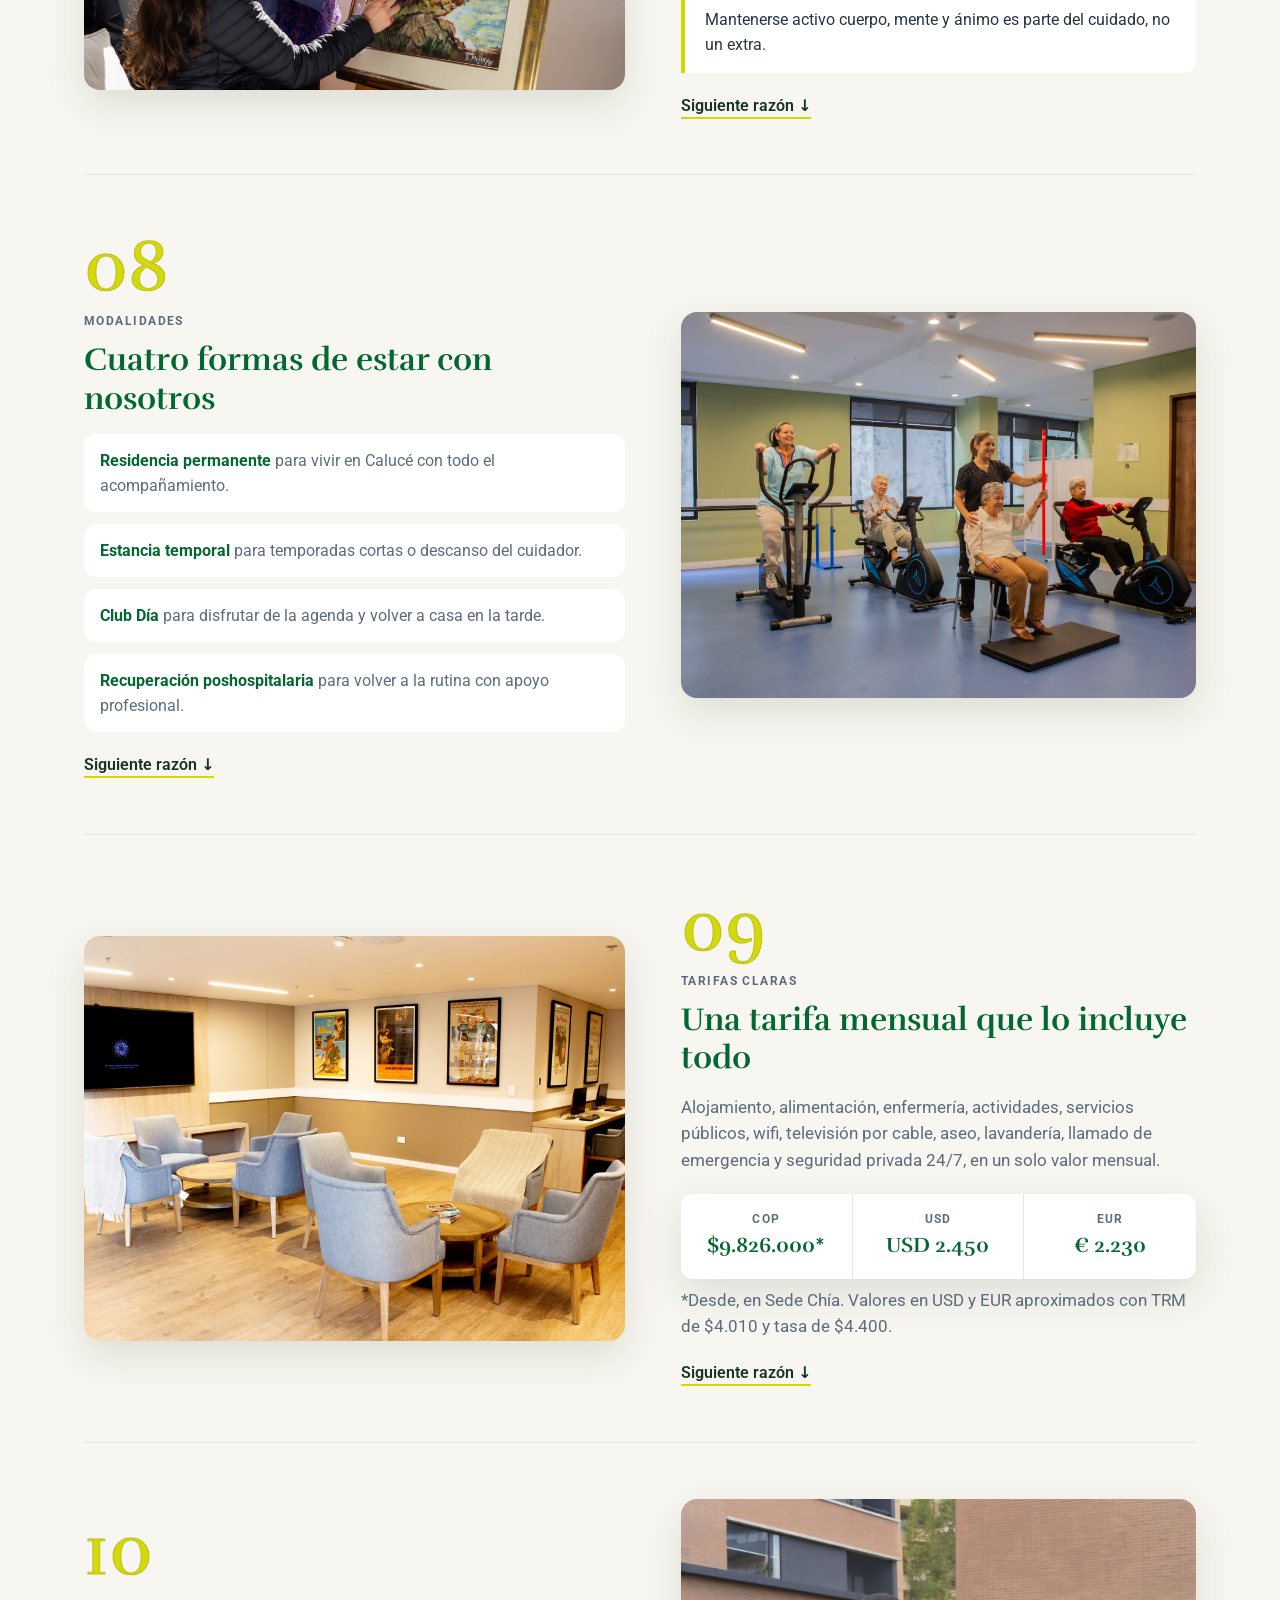
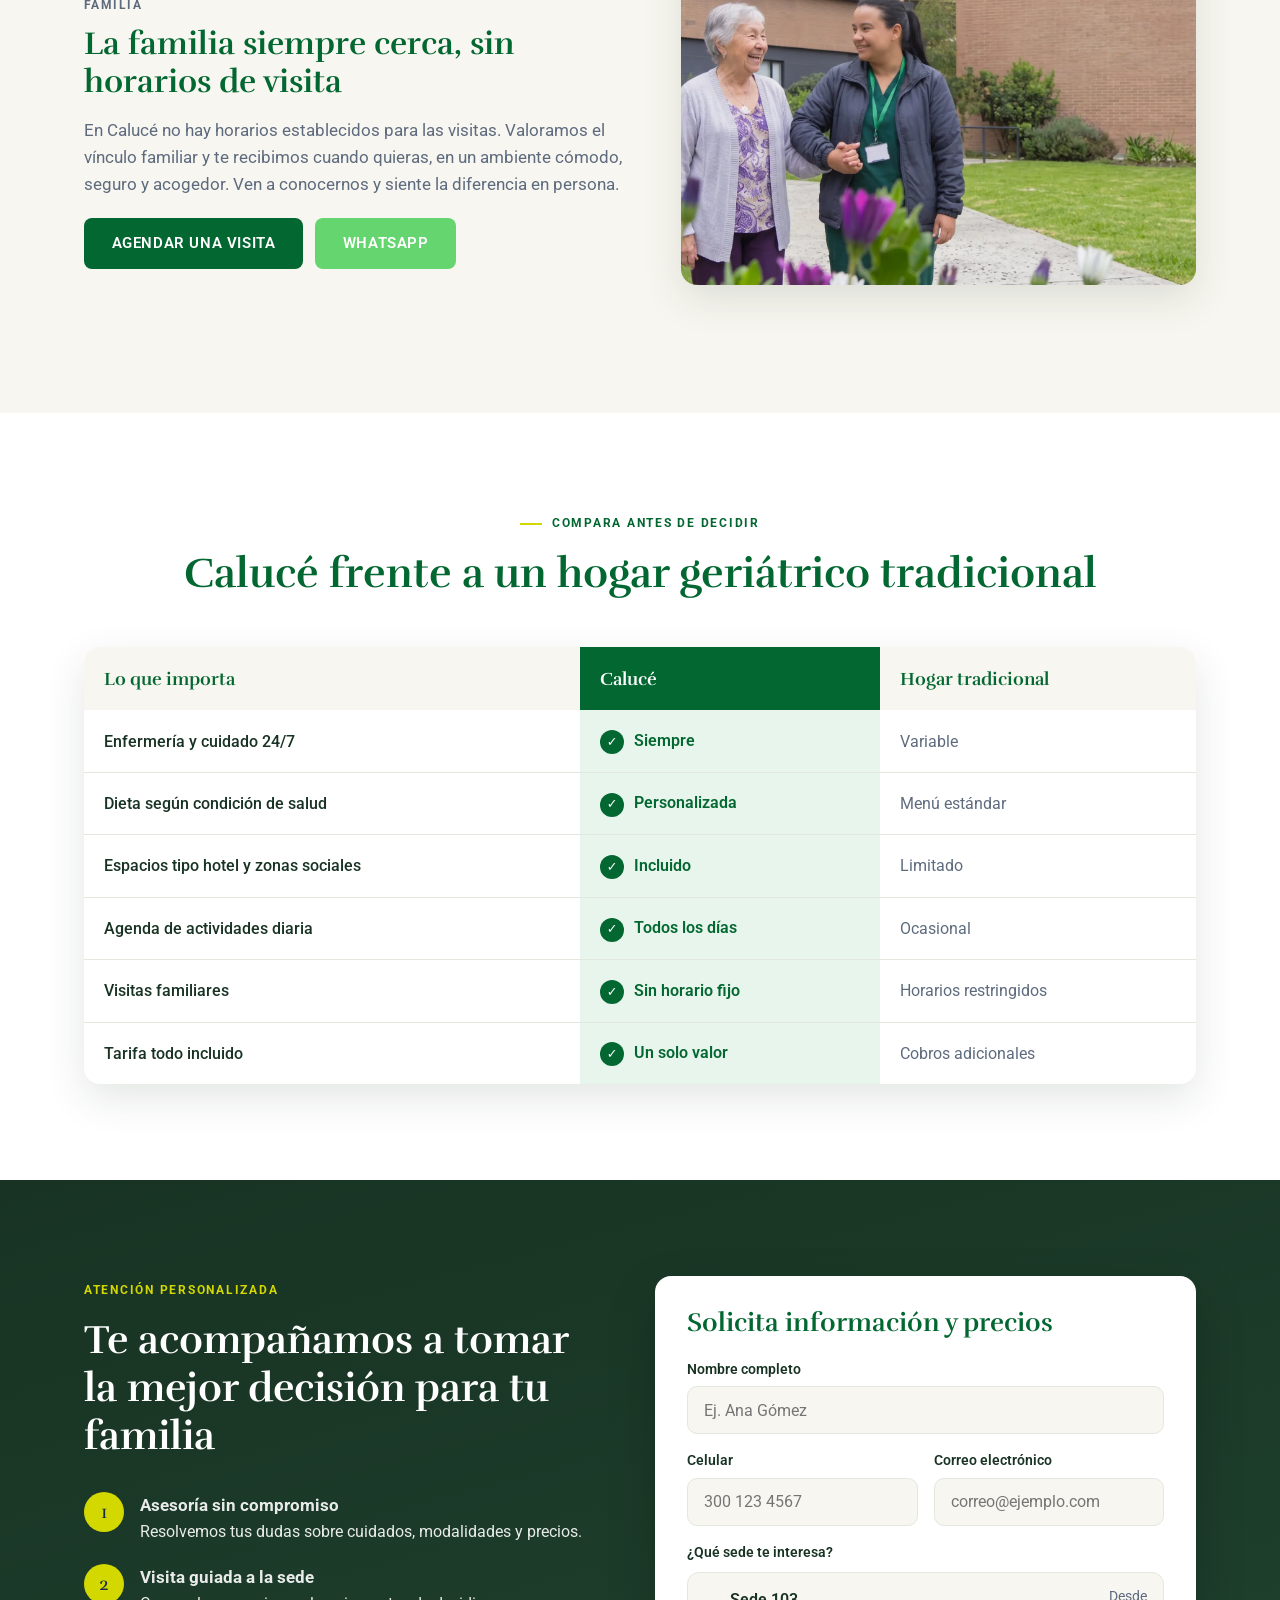
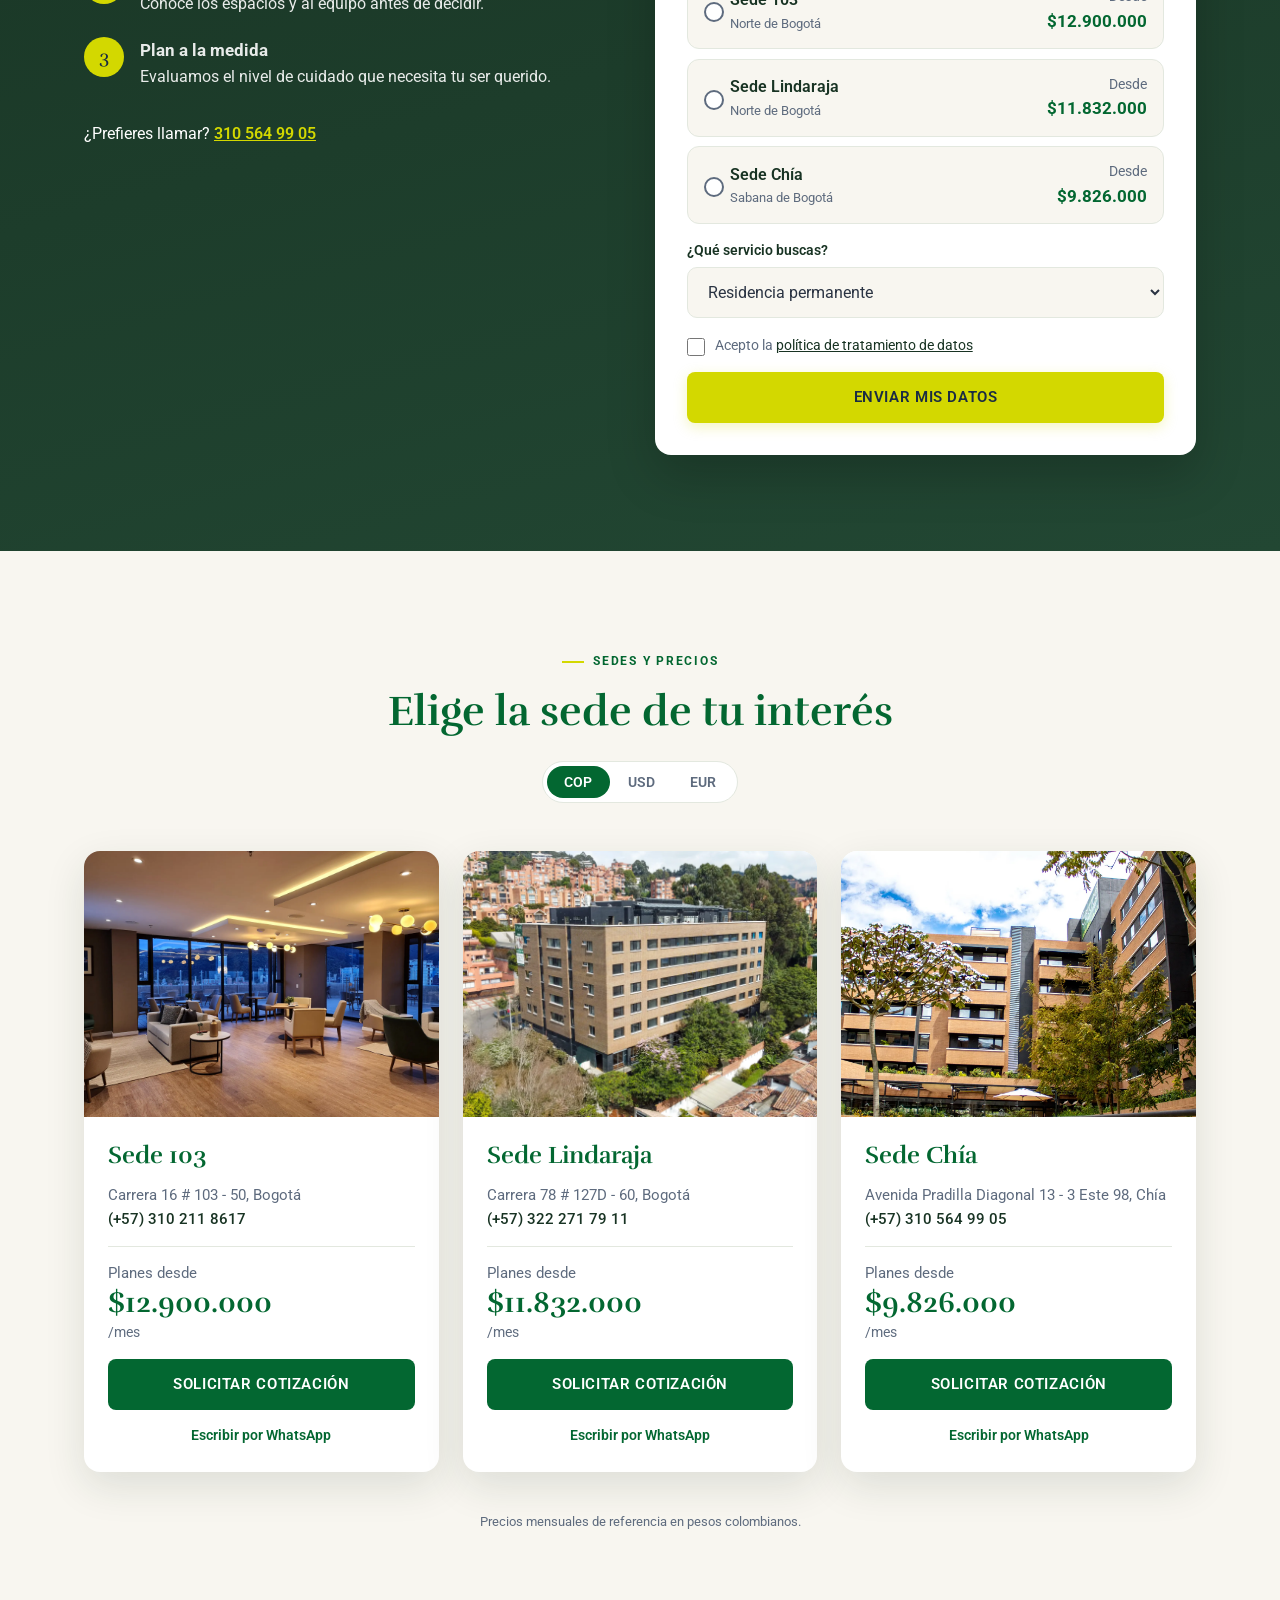
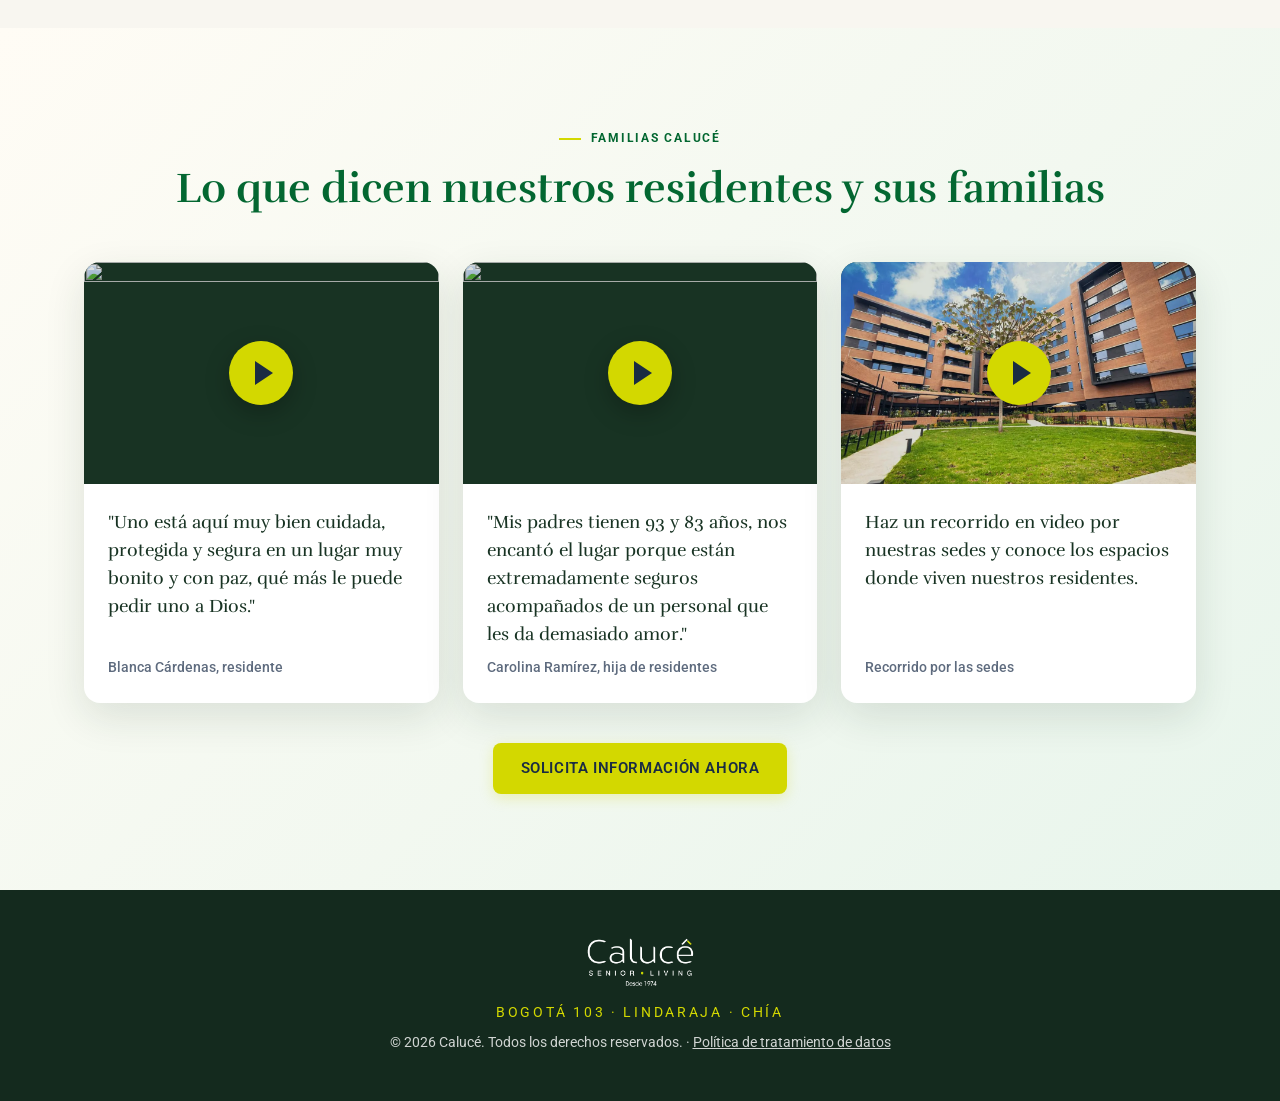
==== commit ec3666d2: "Ajustar colores de la landing comparativa a la paleta de seniorliving.caluce.co Verde bosque en fond" ====
--- a/compara.html
+++ b/compara.html
@@ -16,7 +16,7 @@
     <link rel="preconnect" href="https://fonts.googleapis.com">
     <link rel="preconnect" href="https://fonts.gstatic.com" crossorigin>
     <link href="https://fonts.googleapis.com/css2?family=Roboto:wght@300;400;500;700&family=Rufina:wght@400;700&display=swap" rel="stylesheet">
-    <link rel="stylesheet" href="compara.css?v=2">
+    <link rel="stylesheet" href="compara.css?v=3">
 </head>
 <body>
     <noscript><iframe src="https://www.googletagmanager.com/ns.html?id=GTM-M3RSPCSP" height="0" width="0" style="display:none;visibility:hidden"></iframe></noscript>
--- a/compara.css
+++ b/compara.css
@@ -1,18 +1,23 @@
 /* Landing comparativa Calucé: misma paleta y tipografías que index.html */
 :root {
-    --navy: #1a2c42;
-    --navy-2: #24395a;
+    /* Paleta de seniorliving.caluce.co (style.css) */
+    --navy: #183323;      /* verde bosque: fondos oscuros */
+    --navy-2: #224733;
+    --green: #036731;     /* verde Calucé: títulos y botones */
+    --green-hover: #025526;
+    --mint: #e8f5ec;
+    --btn-ink: #1a2c42;   /* texto sobre botón lima */
     --lime: #d3d800;
     --lime-hover: #b8bd00;
     --ink: #2a3342;
     --muted: #5e6b7e;
     --cream: #f8f6f0;
     --sand: #efeadf;
-    --line: #e2ddd0;
+    --line: #e3e8df;
     --white: #ffffff;
-    --wa: #25d366;
+    --wa: #65d56f;
     --radius: 16px;
-    --shadow: 0 14px 40px rgba(26, 44, 66, 0.12);
+    --shadow: 0 14px 40px rgba(24, 51, 35, 0.12);
     --font-heading: 'Rufina', Georgia, serif;
     --font-body: 'Roboto', system-ui, sans-serif;
 }
@@ -28,7 +33,7 @@
 }
 img { max-width: 100%; display: block; }
 a { color: inherit; }
-h1, h2, h3 { font-family: var(--font-heading); line-height: 1.2; color: var(--navy); }
+h1, h2, h3 { font-family: var(--font-heading); line-height: 1.2; color: var(--green); }
 
 .wrap { width: 100%; max-width: 1160px; margin: 0 auto; padding: 0 24px; }
 .center { text-align: center; margin-top: 2.5rem; }
@@ -38,19 +43,19 @@
 .btn {
     display: inline-flex; align-items: center; justify-content: center; gap: .5rem;
     font: 600 0.95rem/1 var(--font-body); letter-spacing: .04em; text-transform: uppercase;
-    padding: 1rem 1.6rem; border-radius: 999px; border: 2px solid transparent;
+    padding: 1rem 1.6rem; border-radius: 8px; border: 2px solid transparent;
     cursor: pointer; text-decoration: none; transition: background .25s, color .25s, transform .25s, border-color .25s;
 }
 .btn:hover { transform: translateY(-2px); }
 .btn:focus-visible, .field input:focus-visible, .field select:focus-visible { outline: 3px solid var(--lime); outline-offset: 2px; }
-.btn-lime { background: var(--lime); color: var(--navy); }
+.btn-lime { background: var(--lime); color: var(--btn-ink); box-shadow: 0 4px 14px rgba(211,216,0,.25); }
 .btn-lime:hover { background: var(--lime-hover); }
-.btn-navy { background: var(--navy); color: var(--white); }
-.btn-navy:hover { background: var(--navy-2); }
+.btn-navy { background: var(--green); color: var(--white); }
+.btn-navy:hover { background: var(--green-hover); }
 .btn-ghost { background: transparent; color: var(--white); border-color: rgba(255,255,255,.7); }
 .btn-ghost:hover { background: rgba(255,255,255,.12); }
 .btn-wa { background: var(--wa); color: var(--white); }
-.btn-wa:hover { background: #1ebe5a; }
+.btn-wa:hover { background: #52c95c; }
 .btn-sm { padding: .7rem 1.1rem; font-size: .8rem; }
 .btn-block { width: 100%; }
 
@@ -58,13 +63,14 @@
     display: inline-block; font-size: .78rem; font-weight: 700; letter-spacing: .14em; text-transform: uppercase;
     color: var(--lime); margin-bottom: 1rem;
 }
-.eyebrow-dark { color: var(--navy); background: var(--lime); padding: .35rem .8rem; border-radius: 999px; }
+.eyebrow-dark { color: var(--green); }
+.eyebrow-dark::before { content: ""; display: inline-block; width: 22px; height: 2px; background: var(--lime); vertical-align: middle; margin-right: .6rem; }
 .section-title { font-size: clamp(1.8rem, 3.6vw, 2.6rem); margin-bottom: 1rem; }
 .section-lead { font-size: 1.1rem; color: var(--muted); max-width: 720px; margin: 0 auto; }
 .intro-head { text-align: center; margin-bottom: 3rem; }
 
 /* Barra superior */
-.topbar { position: fixed; inset: 0 0 auto 0; z-index: 50; background: rgba(26,44,66,.94); backdrop-filter: blur(8px); }
+.topbar { position: fixed; inset: 0 0 auto 0; z-index: 50; background: rgba(24,51,35,.95); backdrop-filter: blur(8px); }
 .topbar-inner { display: flex; align-items: center; justify-content: space-between; height: 68px; }
 .topbar-logo img { height: 40px; width: auto; }
 .topbar-actions { display: flex; align-items: center; gap: 1.25rem; }
@@ -73,10 +79,10 @@
 /* Hero */
 .hero { position: relative; overflow: clip; min-height: 92vh; display: flex; align-items: center; padding: 120px 0 72px; color: var(--white); overflow: hidden; }
 .hero-bg { position: absolute; inset: 0; background-size: cover; background-position: 40% center; transform: scale(1.03); }
-.hero-shade { position: absolute; inset: 0; background: linear-gradient(100deg, rgba(26,44,66,.95) 0%, rgba(26,44,66,.82) 45%, rgba(26,44,66,.35) 100%); }
+.hero-shade { position: absolute; inset: 0; background: linear-gradient(100deg, rgba(24,51,35,.96) 0%, rgba(34,71,51,.84) 45%, rgba(34,71,51,.3) 100%); }
 .hero-inner { position: relative; }
 .hero-title { color: var(--white); font-size: clamp(2.1rem, 5vw, 3.6rem); max-width: 760px; margin-bottom: 1.25rem; }
-.hero-title em { font-style: normal; color: var(--lime); }
+.hero-title em { font-style: italic; color: var(--lime); }
 .hero-lead { font-size: 1.15rem; max-width: 600px; opacity: .92; margin-bottom: 2rem; font-weight: 300; }
 .hero-ctas { display: flex; flex-wrap: wrap; gap: 1rem; margin-bottom: 3rem; }
 .hero-stats { list-style: none; display: flex; flex-wrap: wrap; gap: 2.5rem; }
@@ -93,8 +99,8 @@
     padding: 1.1rem 1rem; text-decoration: none; font-weight: 500; color: var(--navy);
     transition: border-color .25s, transform .25s, box-shadow .25s;
 }
-.index-grid a:hover { border-color: var(--lime); transform: translateY(-3px); box-shadow: var(--shadow); }
-.index-grid span { font-family: var(--font-heading); font-size: 1.6rem; color: var(--lime-hover); }
+.index-grid a:hover { border-color: var(--green); transform: translateY(-3px); box-shadow: var(--shadow); }
+.index-grid span { font-family: var(--font-heading); font-size: 1.6rem; color: var(--green); }
 
 /* Razones */
 .reasons { padding: 24px 0 72px; }
@@ -106,27 +112,27 @@
 .reason-alt .reason-media { order: 2; }
 .reason-media img { width: 100%; aspect-ratio: 4 / 3; object-fit: cover; border-radius: var(--radius); box-shadow: var(--shadow); }
 .reason-body { position: relative; }
-.reason-num { display: block; font-family: var(--font-heading); font-size: 4.5rem; line-height: 1; color: var(--lime); -webkit-text-stroke: 1px var(--lime-hover); margin-bottom: .25rem; }
+.reason-num { display: block; font-family: var(--font-heading); font-size: 4.5rem; line-height: 1; color: var(--lime); -webkit-text-stroke: 1px var(--lime-hover); opacity: .95; margin-bottom: .25rem; }
 .reason-tag { display: inline-block; font-size: .75rem; font-weight: 700; letter-spacing: .12em; text-transform: uppercase; color: var(--muted); margin-bottom: .6rem; }
 .reason-title { font-size: clamp(1.5rem, 2.6vw, 2rem); margin-bottom: 1rem; }
 .reason-body > p { color: var(--muted); font-size: 1.05rem; margin-bottom: 1.25rem; }
 .diff { background: var(--white); border-left: 4px solid var(--lime); border-radius: 0 12px 12px 0; padding: 1rem 1.25rem; margin-bottom: 1.25rem; font-size: .98rem; }
-.diff strong { display: block; color: var(--navy); font-family: var(--font-heading); font-size: 1.05rem; margin-bottom: .25rem; }
+.diff strong { display: block; color: var(--green); font-family: var(--font-heading); font-size: 1.05rem; margin-bottom: .25rem; }
 .next-link { font-weight: 600; color: var(--navy); text-decoration: none; border-bottom: 2px solid var(--lime); padding-bottom: 2px; }
 .next-link::after { content: " ↓"; }
 .mode-list { list-style: none; display: grid; gap: .75rem; margin-bottom: 1.25rem; }
 .mode-list li { background: var(--white); border-radius: 12px; padding: .85rem 1rem; color: var(--muted); }
-.mode-list strong { color: var(--navy); }
+.mode-list strong { color: var(--green); }
 .price-strip { display: grid; grid-template-columns: repeat(3, 1fr); background: var(--white); border-radius: 12px; overflow: hidden; margin-bottom: .5rem; box-shadow: var(--shadow); }
 .price-strip div { padding: 1rem .5rem; text-align: center; border-right: 1px solid var(--line); }
 .price-strip div:last-child { border-right: 0; }
 .price-strip span { display: block; font-size: .75rem; font-weight: 700; letter-spacing: .1em; color: var(--muted); }
-.price-strip strong { font-family: var(--font-heading); font-size: 1.3rem; color: var(--navy); }
+.price-strip strong { font-family: var(--font-heading); font-size: 1.3rem; color: var(--green); }
 .reason-body > .fine { margin-bottom: 1.25rem; }
 .reason-ctas { display: flex; flex-wrap: wrap; gap: .75rem; }
 
 /* Invitación a mitad del recorrido */
-.gate { background: var(--navy); color: var(--white); padding: 80px 0; position: relative; z-index: 2; }
+.gate { background: linear-gradient(165deg, var(--navy) 0%, var(--navy-2) 100%); color: var(--white); padding: 80px 0; position: relative; z-index: 2; }
 .gate-inner { max-width: 760px; text-align: center; }
 .gate-progress { height: 6px; background: rgba(255,255,255,.15); border-radius: 99px; margin: 0 auto 1.5rem; max-width: 320px; overflow: hidden; }
 .gate-progress span { display: block; height: 100%; background: var(--lime); transition: width .8s ease; }
@@ -140,25 +146,25 @@
 .reasons-second { padding-top: 24px; }
 
 /* Comparativa */
-.compare { padding: 96px 0; background: var(--sand); }
+.compare { padding: 96px 0; background: var(--white); }
 .table-wrap { overflow-x: auto; border-radius: var(--radius); box-shadow: var(--shadow); background: var(--white); }
 .compare-table { width: 100%; border-collapse: collapse; min-width: 560px; }
 .compare-table th, .compare-table td { padding: 1.1rem 1.25rem; text-align: left; border-bottom: 1px solid var(--line); font-size: .98rem; }
-.compare-table thead th { font-family: var(--font-heading); font-size: 1.1rem; color: var(--navy); background: var(--cream); }
-.compare-table thead .col-brand { background: var(--navy); color: var(--lime); }
+.compare-table thead th { font-family: var(--font-heading); font-size: 1.1rem; color: var(--green); background: var(--cream); }
+.compare-table thead .col-brand { background: var(--green); color: var(--white); }
 .compare-table tbody th { font-weight: 500; color: var(--navy); }
 .compare-table td { color: var(--muted); }
-.compare-table td.col-brand { background: rgba(211,216,0,.1); color: var(--navy); font-weight: 600; }
+.compare-table td.col-brand { background: var(--mint); color: var(--green); font-weight: 600; }
 .compare-table tr:last-child th, .compare-table tr:last-child td { border-bottom: 0; }
-.yes { display: inline-grid; place-items: center; width: 24px; height: 24px; border-radius: 50%; background: var(--lime); color: var(--navy); font-size: .8rem; margin-right: .6rem; }
+.yes { display: inline-grid; place-items: center; width: 24px; height: 24px; border-radius: 50%; background: var(--green); color: var(--white); font-size: .8rem; margin-right: .6rem; }
 
 /* Contacto */
-.contact { background: var(--navy); color: var(--white); padding: 96px 0; }
+.contact { background: linear-gradient(165deg, var(--navy) 0%, var(--navy-2) 100%); color: var(--white); padding: 96px 0; }
 .contact-inner { display: grid; grid-template-columns: 1fr 1.05fr; gap: 56px; align-items: start; }
 .contact-title { color: var(--white); font-size: clamp(1.8rem, 3.4vw, 2.5rem); margin-bottom: 2rem; }
 .attr-list { list-style: none; display: grid; gap: 1.25rem; margin-bottom: 2rem; }
 .attr-list li { display: flex; gap: 1rem; align-items: flex-start; }
-.attr-list li > span { flex: none; width: 40px; height: 40px; border-radius: 50%; display: grid; place-items: center; background: var(--lime); color: var(--navy); font-family: var(--font-heading); font-size: 1.2rem; }
+.attr-list li > span { flex: none; width: 40px; height: 40px; border-radius: 50%; display: grid; place-items: center; background: var(--lime); color: var(--btn-ink); font-family: var(--font-heading); font-size: 1.2rem; }
 .attr-list strong { display: block; font-size: 1.05rem; }
 .attr-list div { opacity: .9; }
 .contact-phone a { color: var(--lime); font-weight: 600; }
@@ -198,19 +204,19 @@
 .sede-opt-name { grid-area: name; font-weight: 600; color: var(--navy); }
 .sede-opt-zone { grid-area: zone; font-size: .8rem; color: var(--muted); }
 .sede-opt-price { grid-area: price; font-size: .85rem; color: var(--muted); text-align: right; }
-.sede-opt-price strong { display: block; font-size: 1.05rem; color: var(--navy); }
+.sede-opt-price strong { display: block; font-size: 1.05rem; color: var(--green); }
 .sede-picker-compact .sede-opt-box { grid-template-areas: "name price"; }
 .sede-picker-compact .sede-opt-price strong { display: inline; }
 .sede-opt:hover .sede-opt-box { border-color: var(--navy); }
-.sede-opt input:checked + .sede-opt-box { border-color: var(--navy); background: rgba(211,216,0,.14); box-shadow: 0 0 0 1px var(--navy); }
-.sede-opt input:checked + .sede-opt-box::before { border-color: var(--navy); background: var(--lime); box-shadow: inset 0 0 0 3px var(--white); }
+.sede-opt input:checked + .sede-opt-box { border-color: var(--green); background: var(--mint); box-shadow: 0 0 0 1px var(--green); }
+.sede-opt input:checked + .sede-opt-box::before { border-color: var(--green); background: var(--green); box-shadow: inset 0 0 0 3px var(--white); }
 .sede-opt input:focus-visible + .sede-opt-box { outline: 3px solid var(--lime); outline-offset: 2px; }
 
 /* Sedes */
 .sedes { padding: 96px 0; }
 .currency { display: inline-flex; background: var(--white); border: 1px solid var(--line); border-radius: 999px; padding: 4px; margin-top: .5rem; }
 .currency button { border: 0; background: transparent; font: 600 .85rem var(--font-body); color: var(--muted); padding: .5rem 1.1rem; border-radius: 999px; cursor: pointer; }
-.currency button.is-active { background: var(--navy); color: var(--white); }
+.currency button.is-active { background: var(--green); color: var(--white); }
 .sede-grid { display: grid; grid-template-columns: repeat(3, 1fr); gap: 24px; }
 .sede-card { background: var(--white); border-radius: var(--radius); overflow: hidden; box-shadow: var(--shadow); display: flex; flex-direction: column; transition: transform .3s; }
 .sede-card:hover { transform: translateY(-4px); }
@@ -220,25 +226,25 @@
 .sede-meta { color: var(--muted); font-size: .92rem; flex: 1; }
 .sede-meta a { color: var(--navy); text-decoration: none; font-weight: 500; }
 .sede-price { font-size: .95rem; color: var(--muted); border-top: 1px solid var(--line); padding-top: .9rem; }
-.sede-price strong { display: block; font-family: var(--font-heading); font-size: 1.8rem; color: var(--navy); line-height: 1.2; }
+.sede-price strong { display: block; font-family: var(--font-heading); font-size: 1.8rem; color: var(--green); line-height: 1.2; }
 .sede-price small { font-size: .85rem; }
-.sede-wa { text-align: center; color: #1a9e4b; font-weight: 600; font-size: .9rem; text-decoration: none; }
+.sede-wa { text-align: center; color: var(--green); font-weight: 600; font-size: .9rem; text-decoration: none; }
 .sede-wa:hover { text-decoration: underline; }
 
 /* Testimonios */
-.testimonials { padding: 96px 0; background: var(--sand); }
+.testimonials { padding: 96px 0; background: linear-gradient(135deg, #fffcf5 0%, var(--mint) 100%); }
 .testi-grid { display: grid; grid-template-columns: repeat(3, 1fr); gap: 24px; }
 .testi { background: var(--white); border-radius: var(--radius); overflow: hidden; box-shadow: var(--shadow); display: flex; flex-direction: column; }
 .testi-video { position: relative; border: 0; padding: 0; cursor: pointer; background: var(--navy); display: block; }
 .testi-video img { aspect-ratio: 16 / 10; object-fit: cover; width: 100%; opacity: .85; transition: opacity .3s; }
 .testi-video:hover img { opacity: 1; }
 .play { position: absolute; left: 50%; top: 50%; width: 64px; height: 64px; margin: -32px 0 0 -32px; border-radius: 50%; background: var(--lime); box-shadow: 0 8px 24px rgba(0,0,0,.25); }
-.play::after { content: ""; position: absolute; left: 26px; top: 20px; border-style: solid; border-width: 12px 0 12px 18px; border-color: transparent transparent transparent var(--navy); }
+.play::after { content: ""; position: absolute; left: 26px; top: 20px; border-style: solid; border-width: 12px 0 12px 18px; border-color: transparent transparent transparent var(--btn-ink); }
 .testi blockquote { padding: 1.5rem 1.5rem .5rem; font-family: var(--font-heading); font-size: 1.1rem; color: var(--navy); flex: 1; }
 .testi figcaption { padding: 0 1.5rem 1.5rem; font-size: .88rem; color: var(--muted); font-weight: 500; }
 
 /* Footer */
-.footer { background: var(--navy); color: rgba(255,255,255,.8); padding: 48px 0 110px; text-align: center; }
+.footer { background: #142a1e; color: rgba(255,255,255,.8); padding: 48px 0 110px; text-align: center; }
 .footer-logo { height: 48px; width: auto; margin: 0 auto 1rem; }
 .footer-loc { letter-spacing: .2em; font-size: .85rem; margin-bottom: .5rem; color: var(--lime); }
 .footer-legal { font-size: .85rem; }
@@ -280,7 +286,7 @@
     .topbar-phone { display: none; }
     .topbar-logo img { height: 32px; }
     .hero { min-height: auto; padding: 108px 0 56px; }
-    .hero-shade { background: linear-gradient(180deg, rgba(26,44,66,.8) 0%, rgba(26,44,66,.95) 100%); }
+    .hero-shade { background: linear-gradient(180deg, rgba(24,51,35,.8) 0%, rgba(24,51,35,.95) 100%); }
     .hero-ctas .btn { flex: 1 1 100%; }
     .hero-stats { gap: 1.25rem; }
     .hero-stats strong { font-size: 1.7rem; }
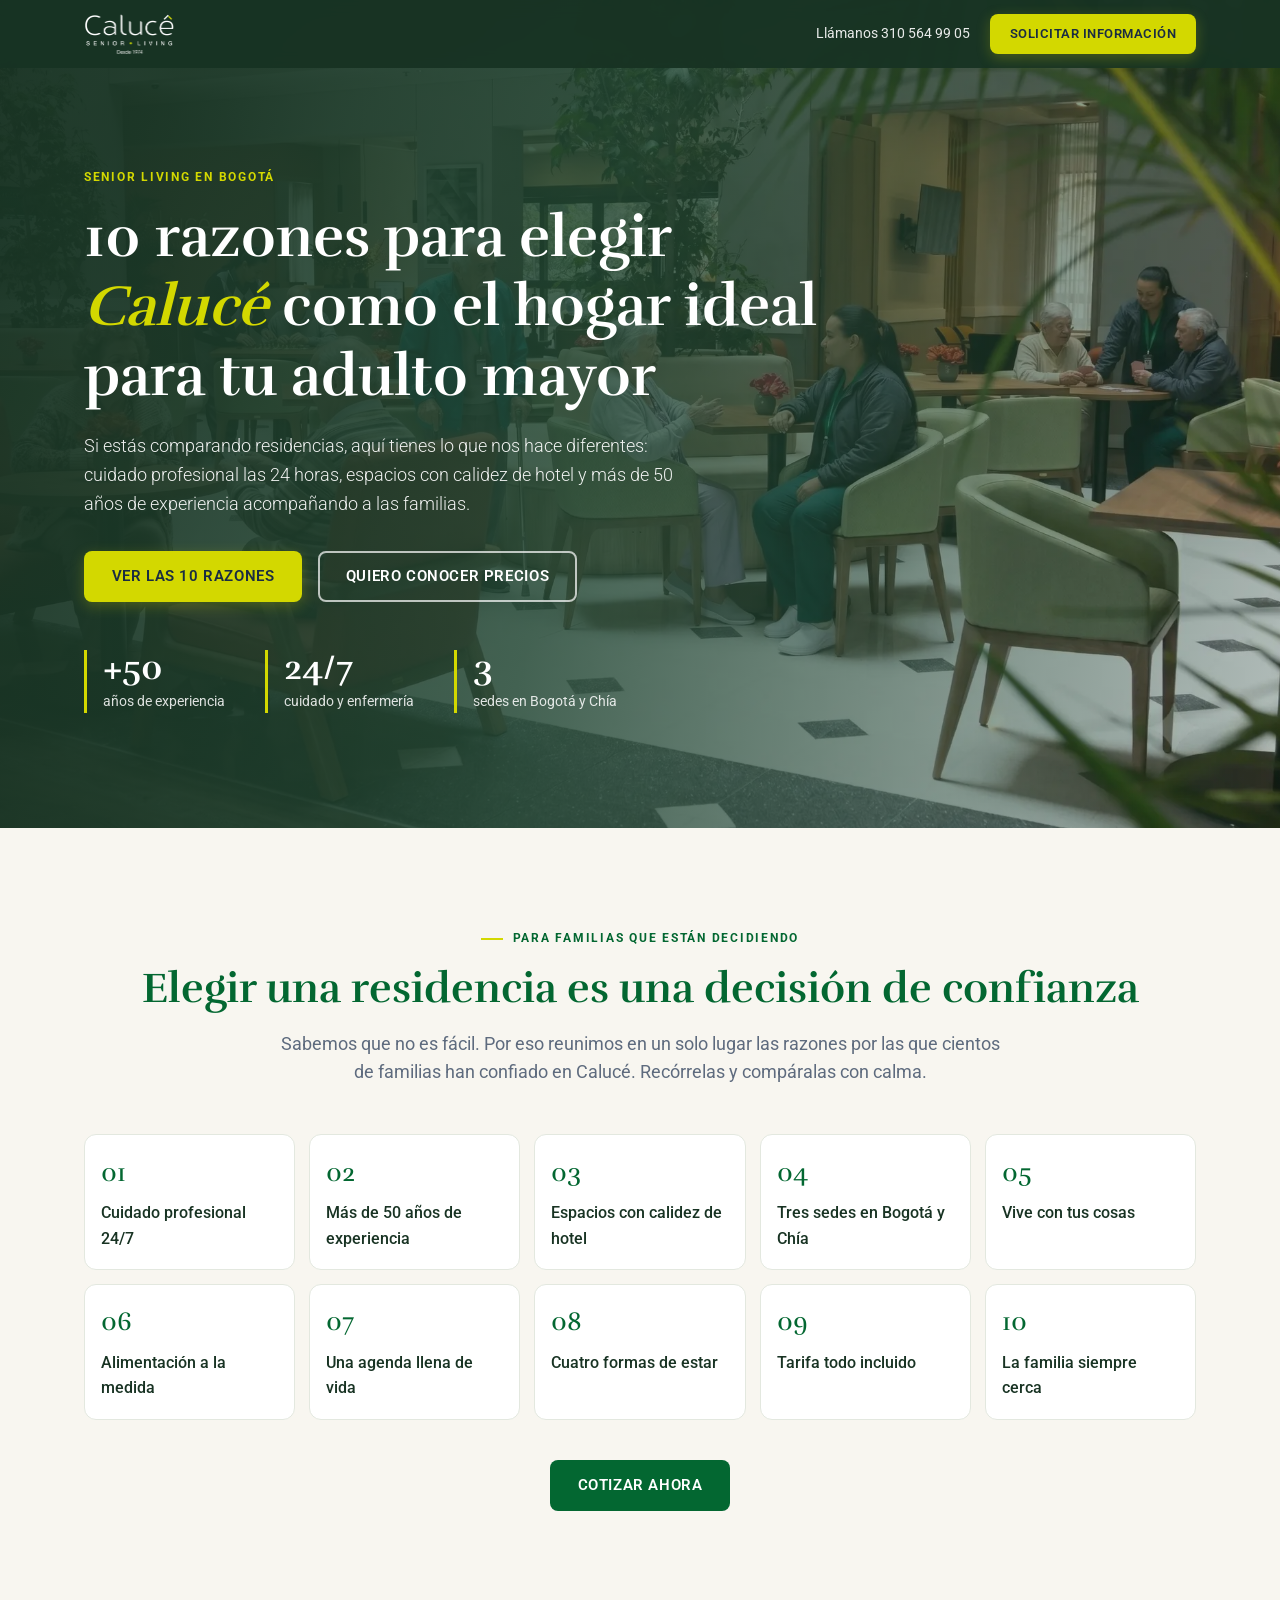
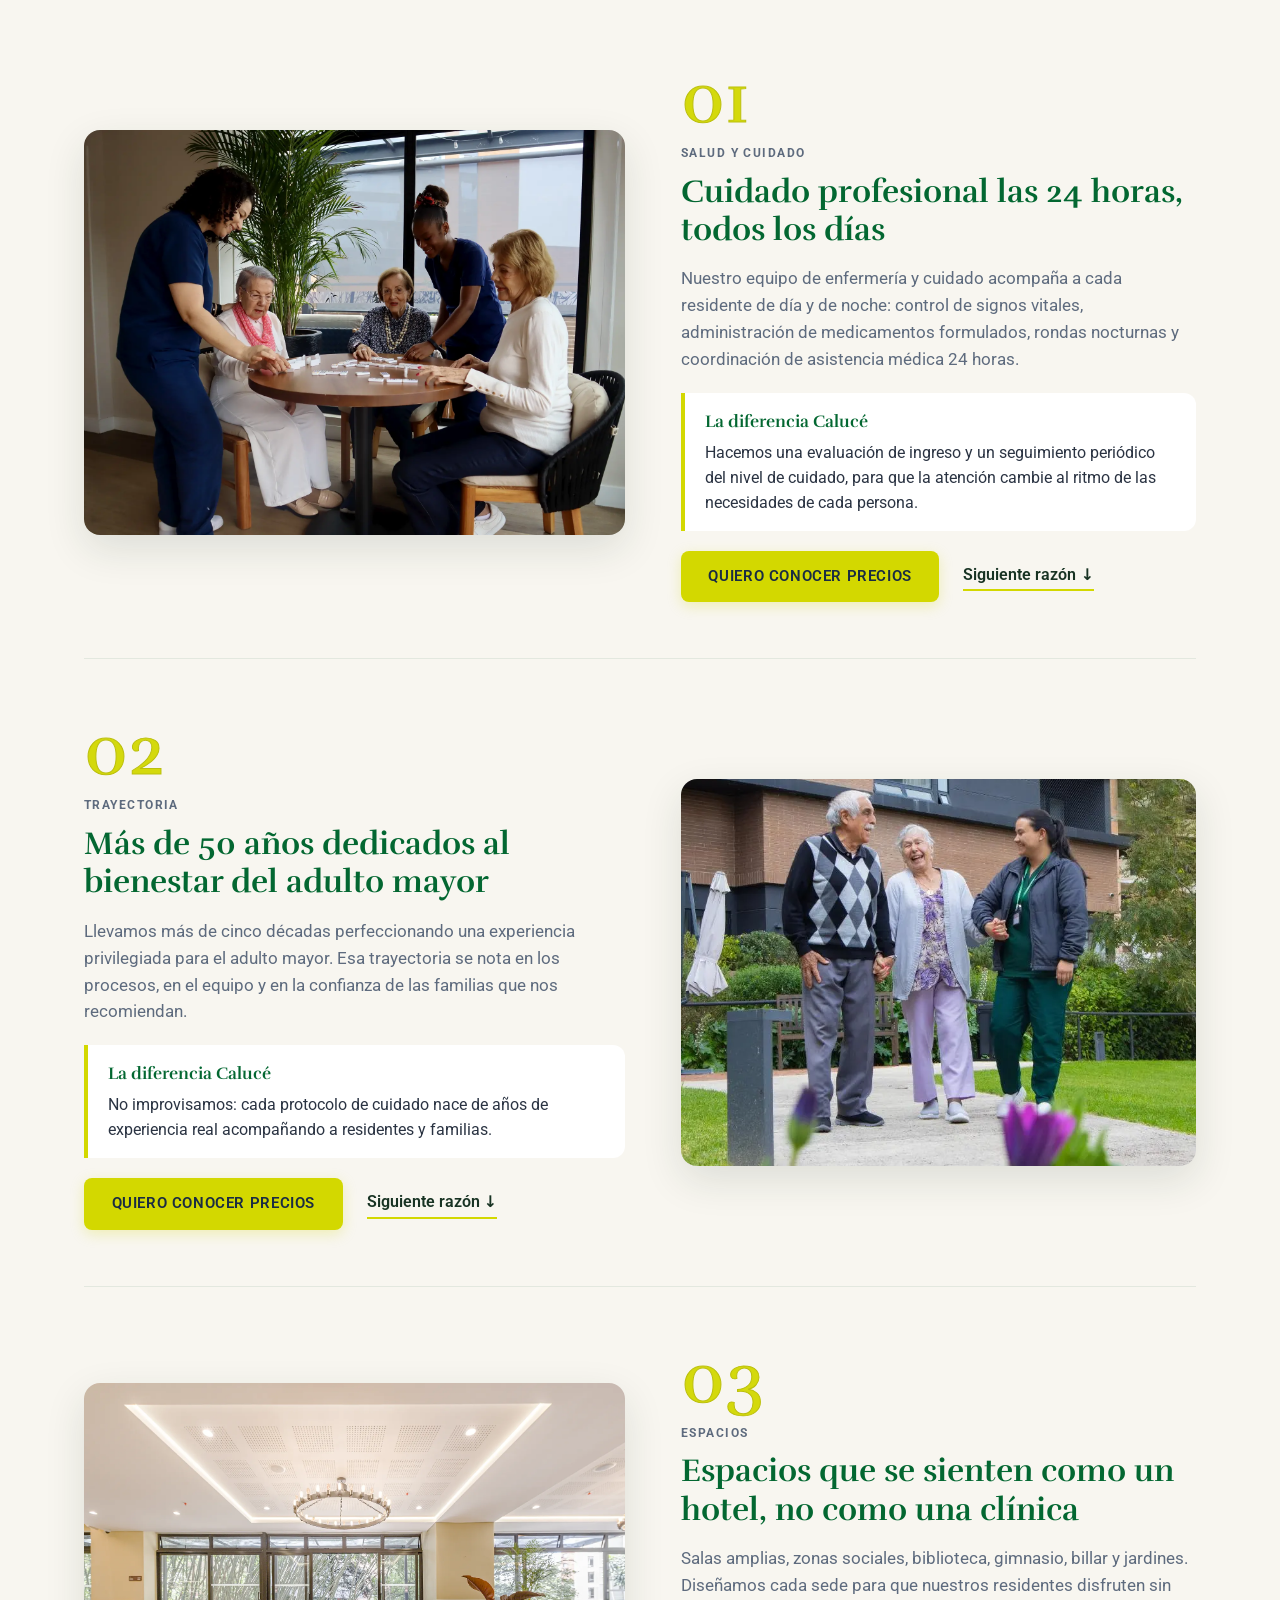
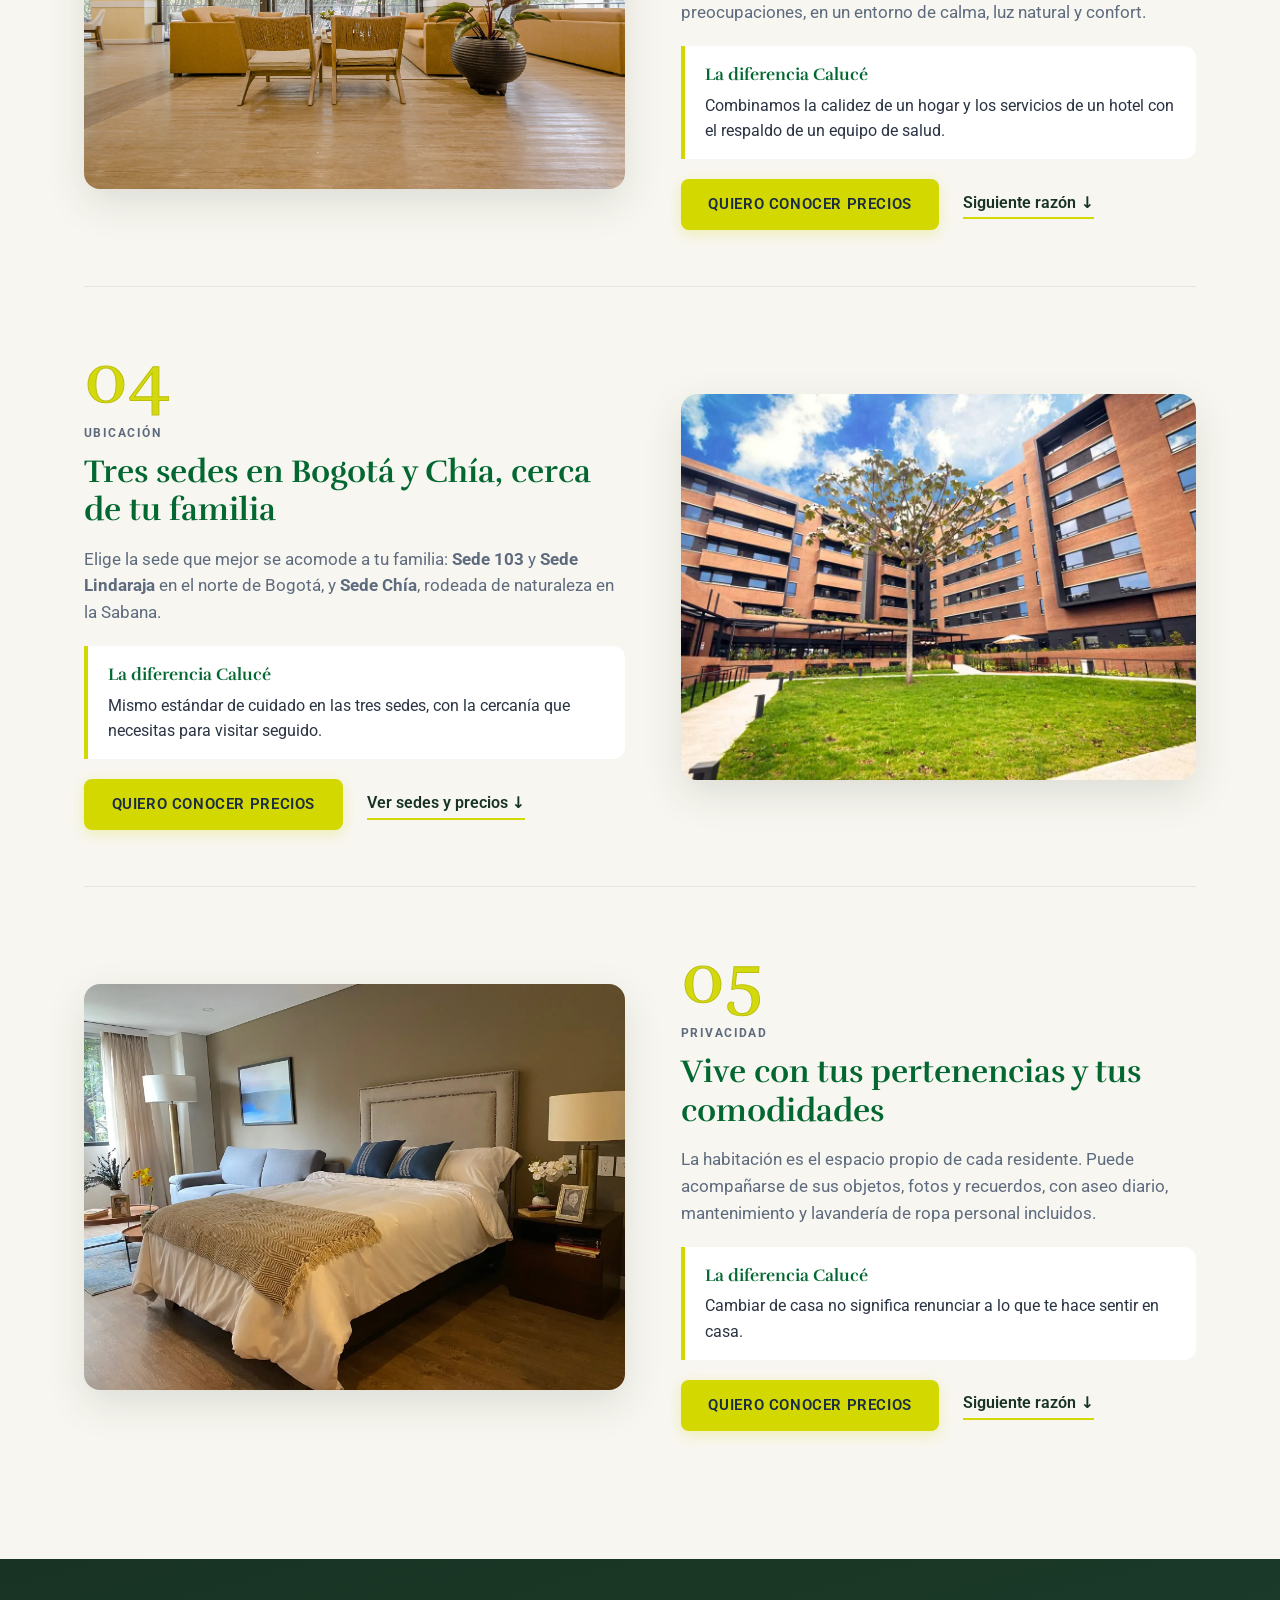
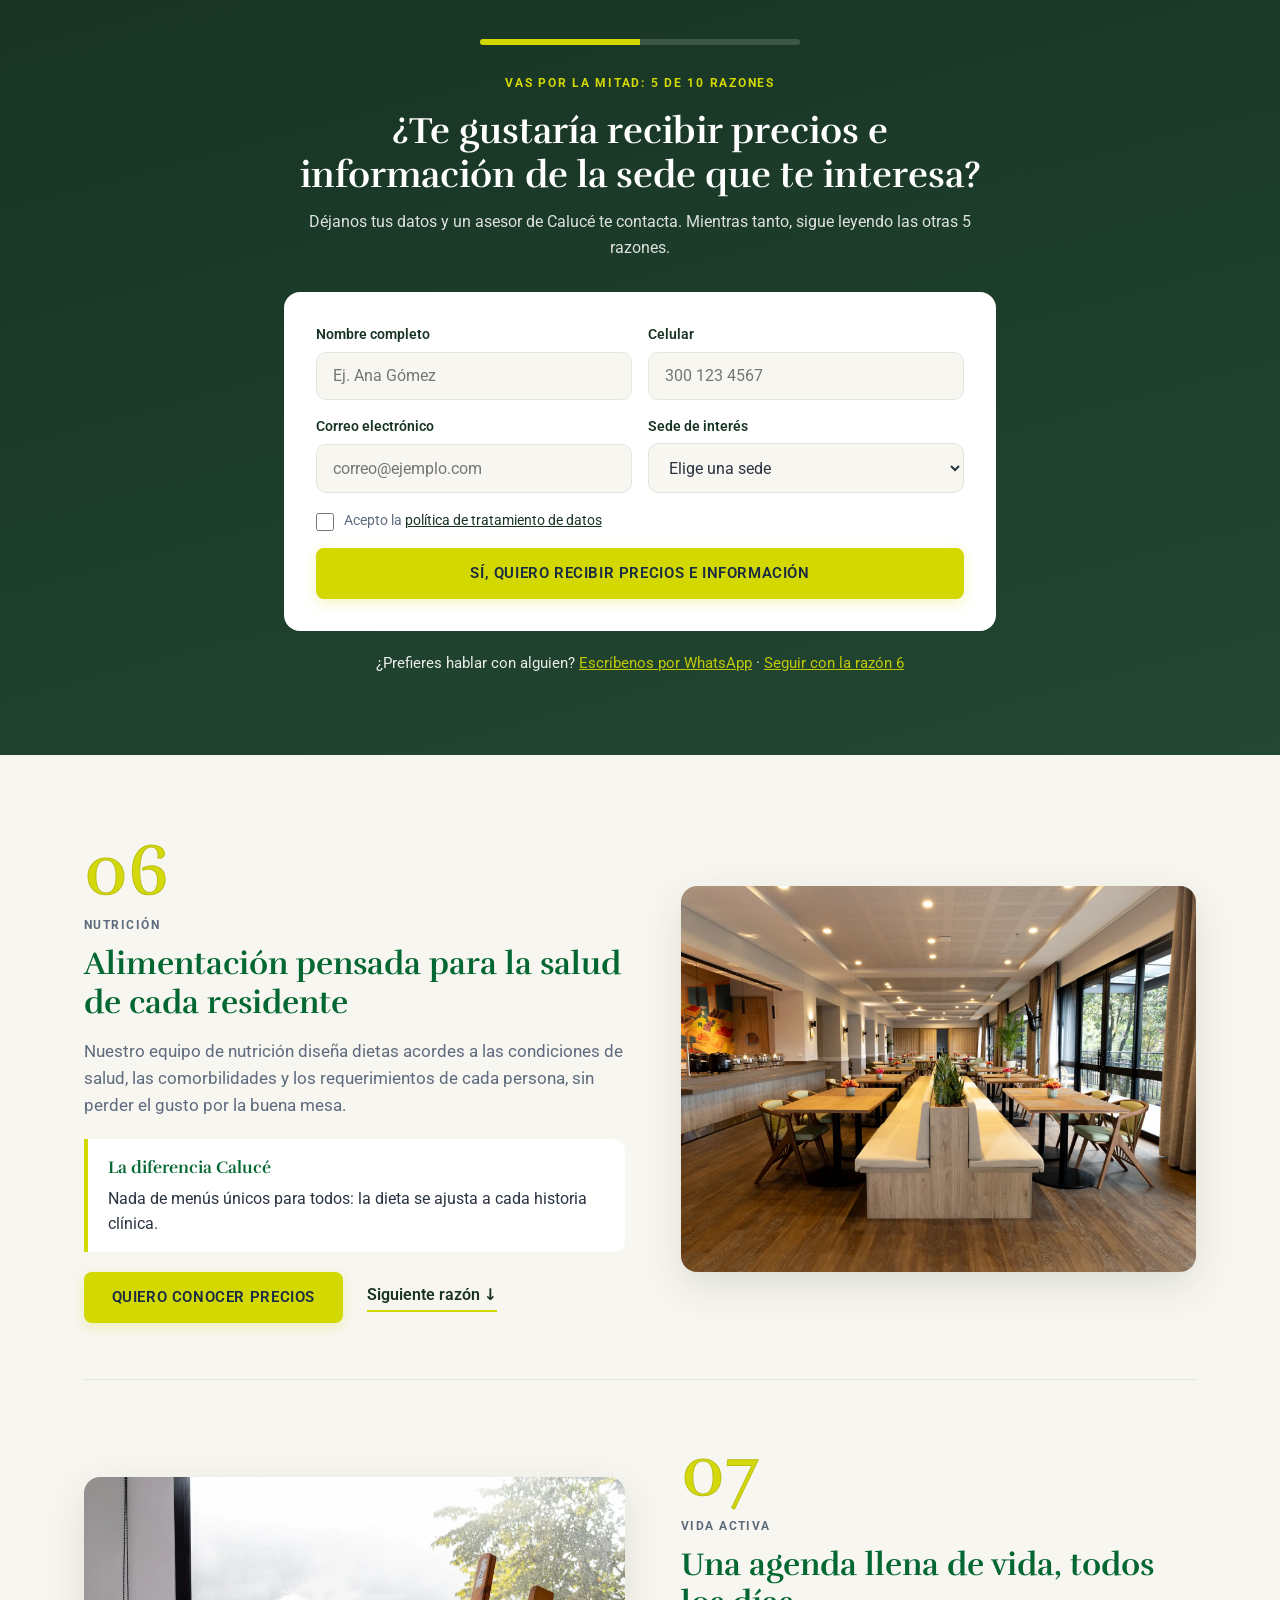
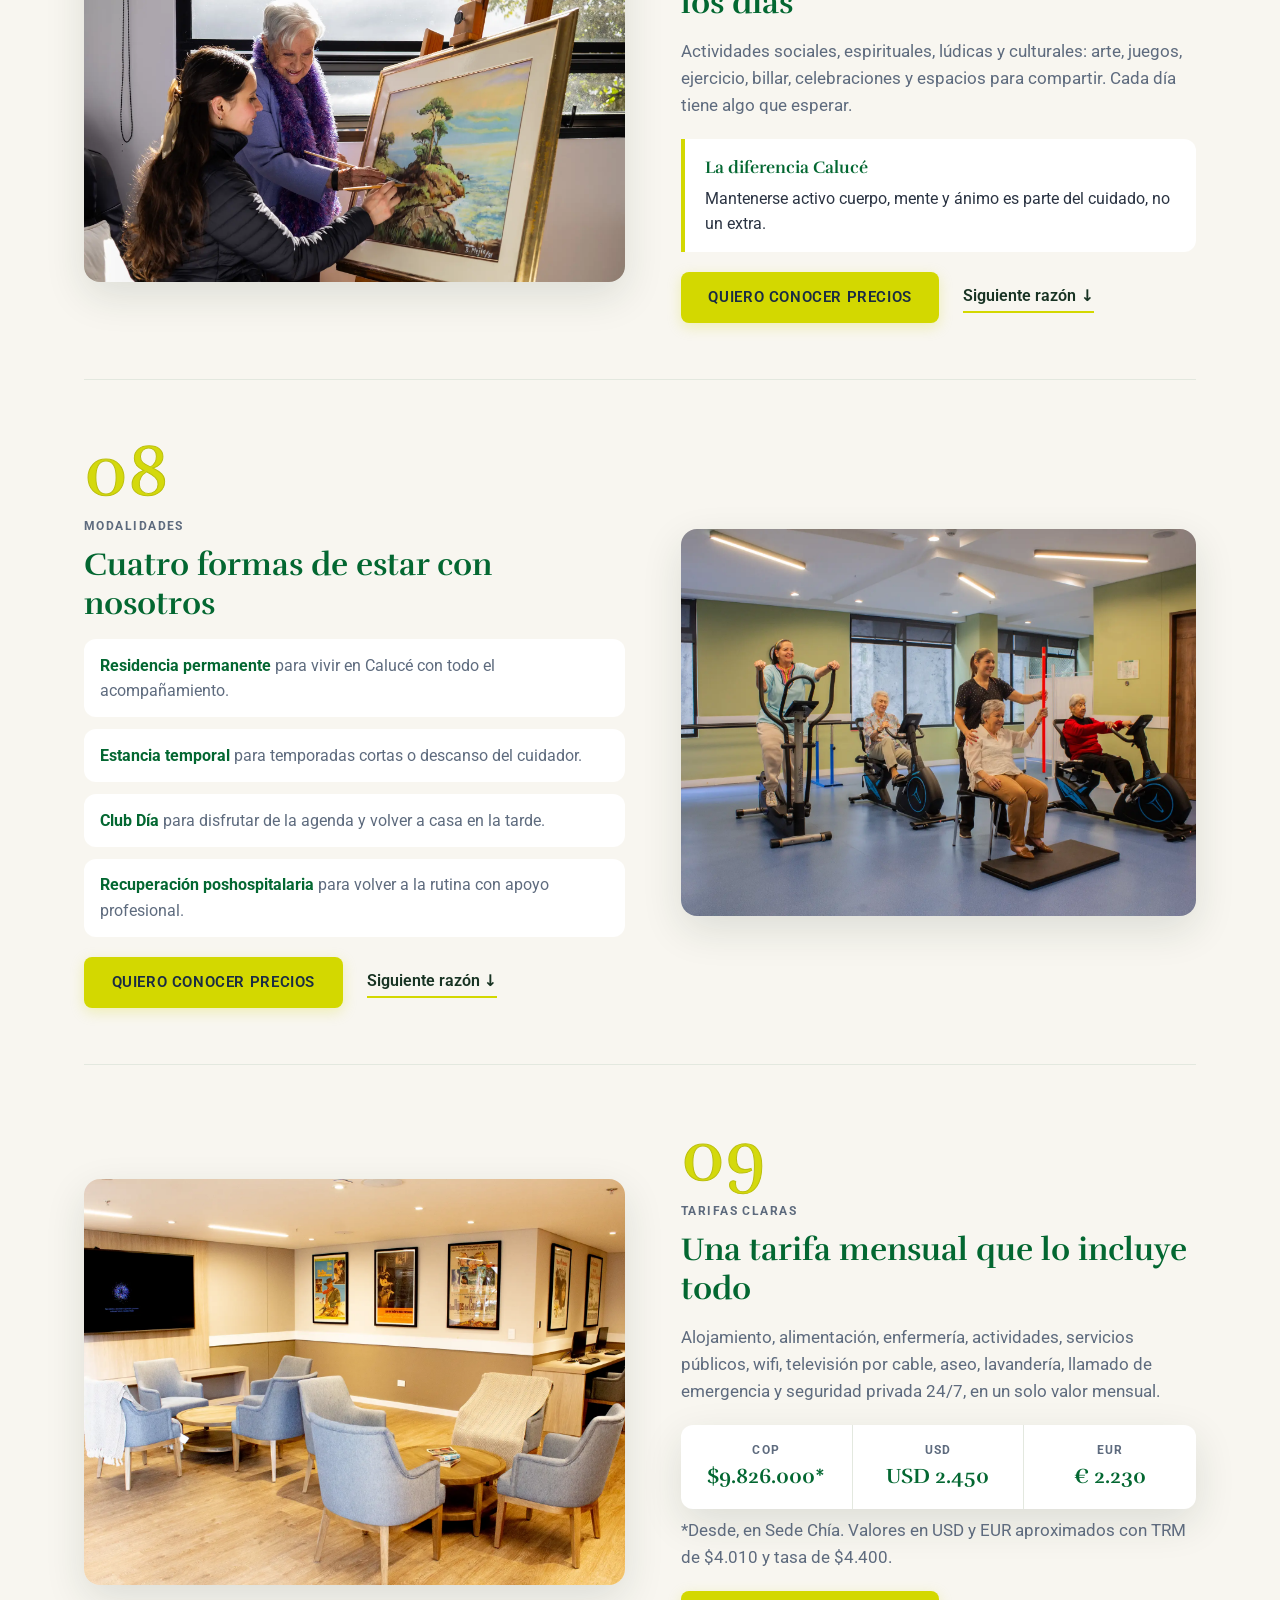
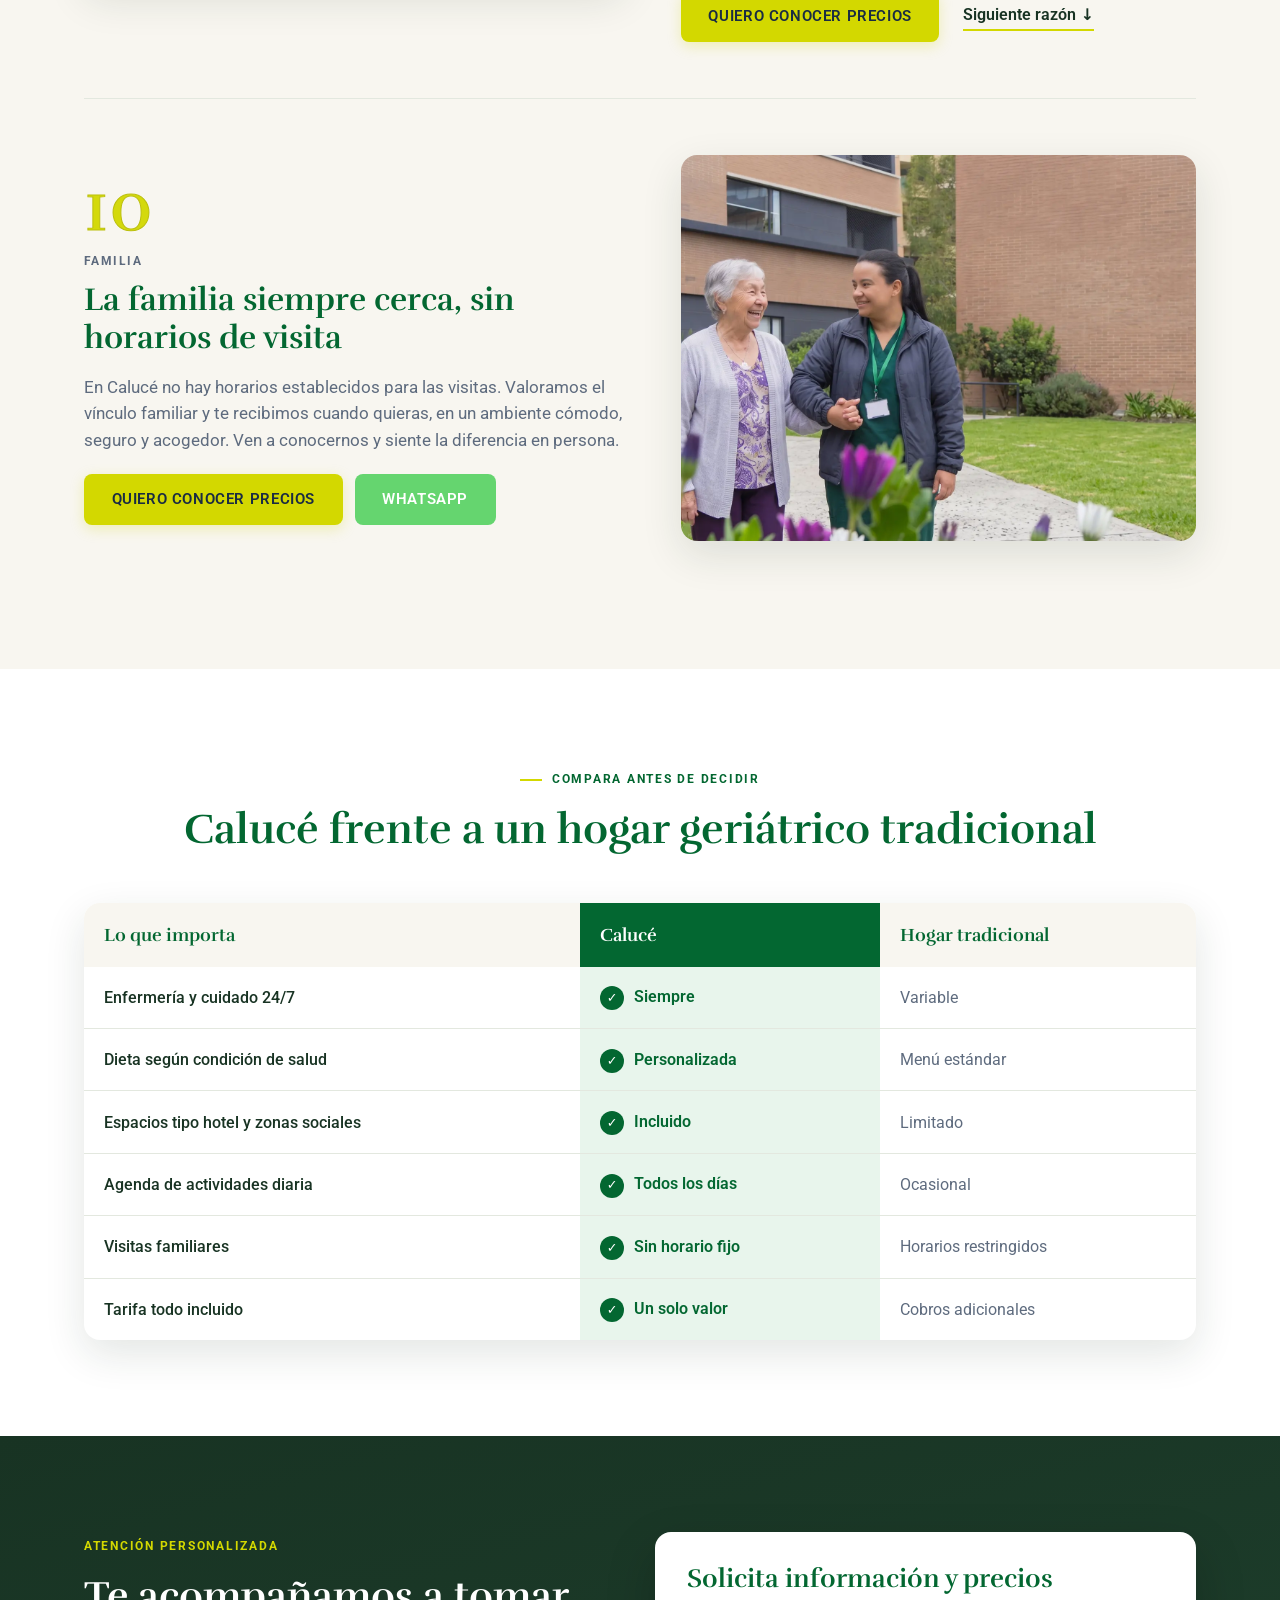
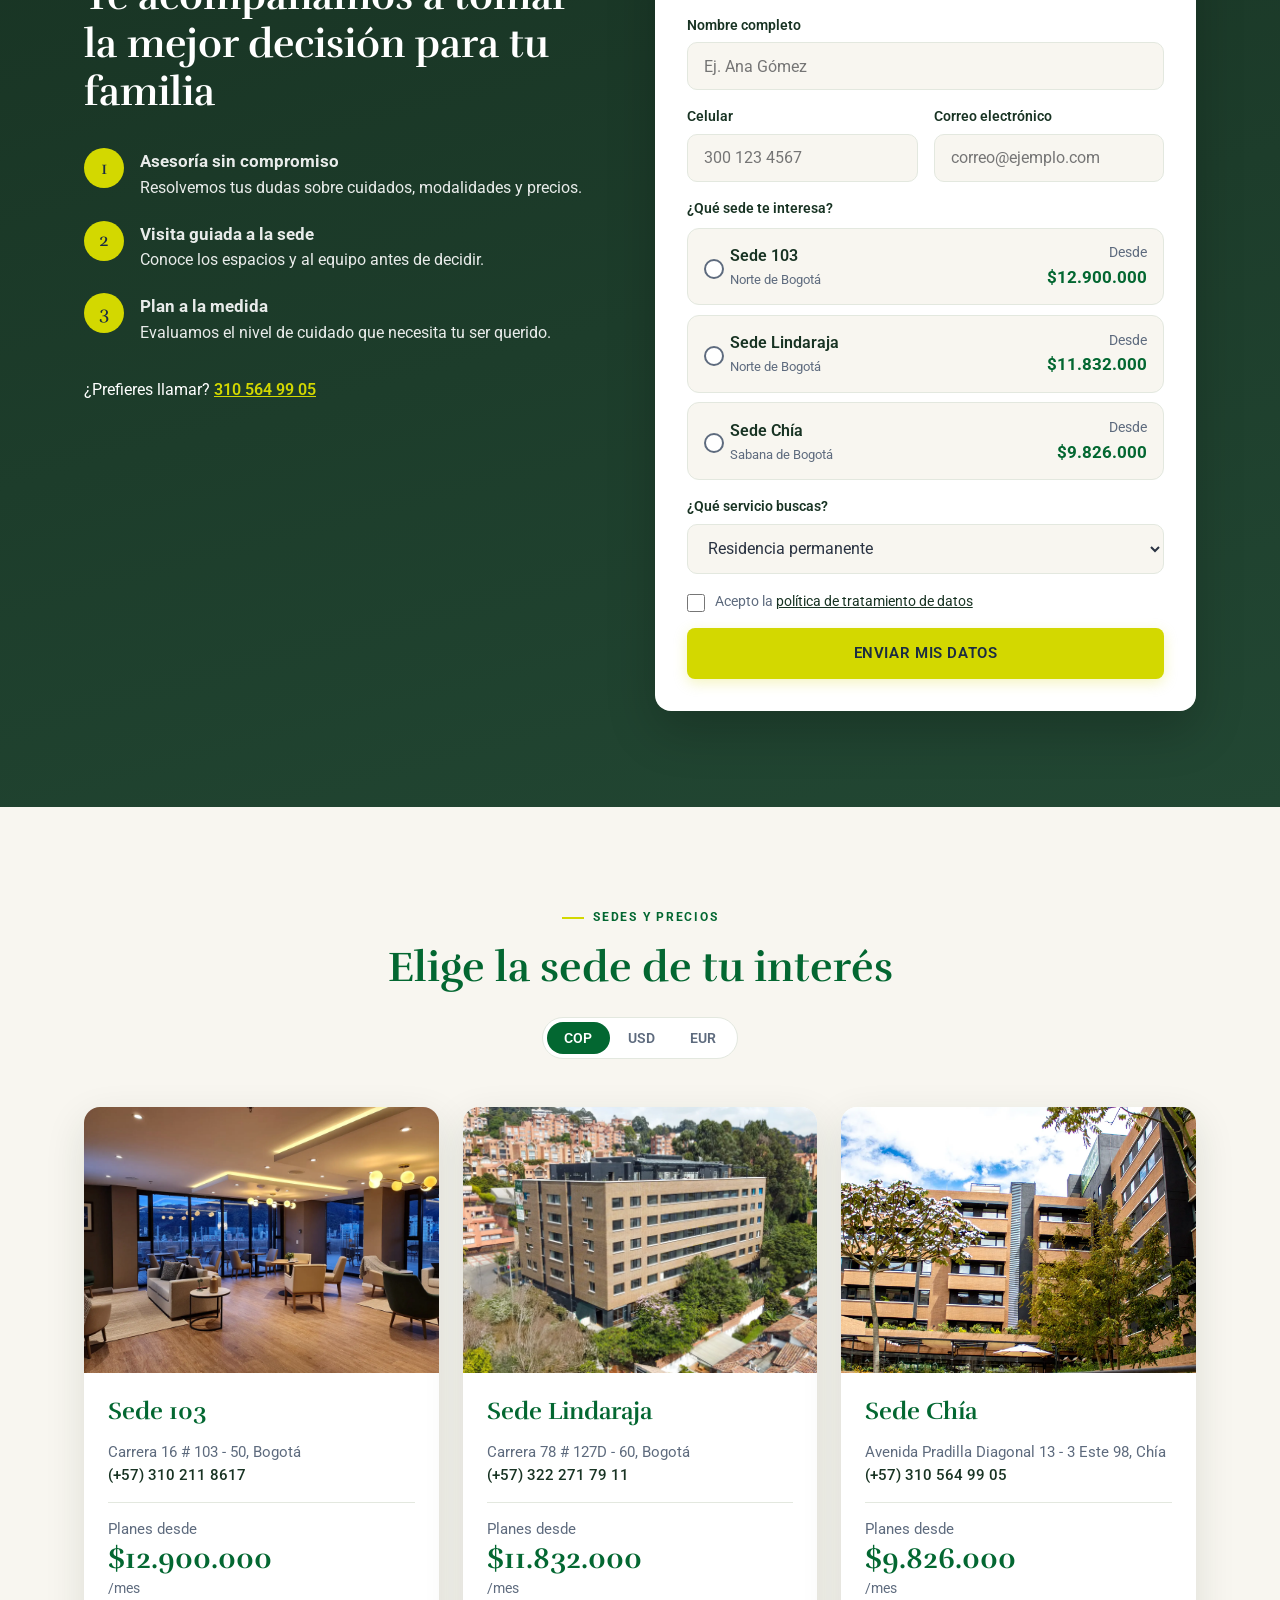
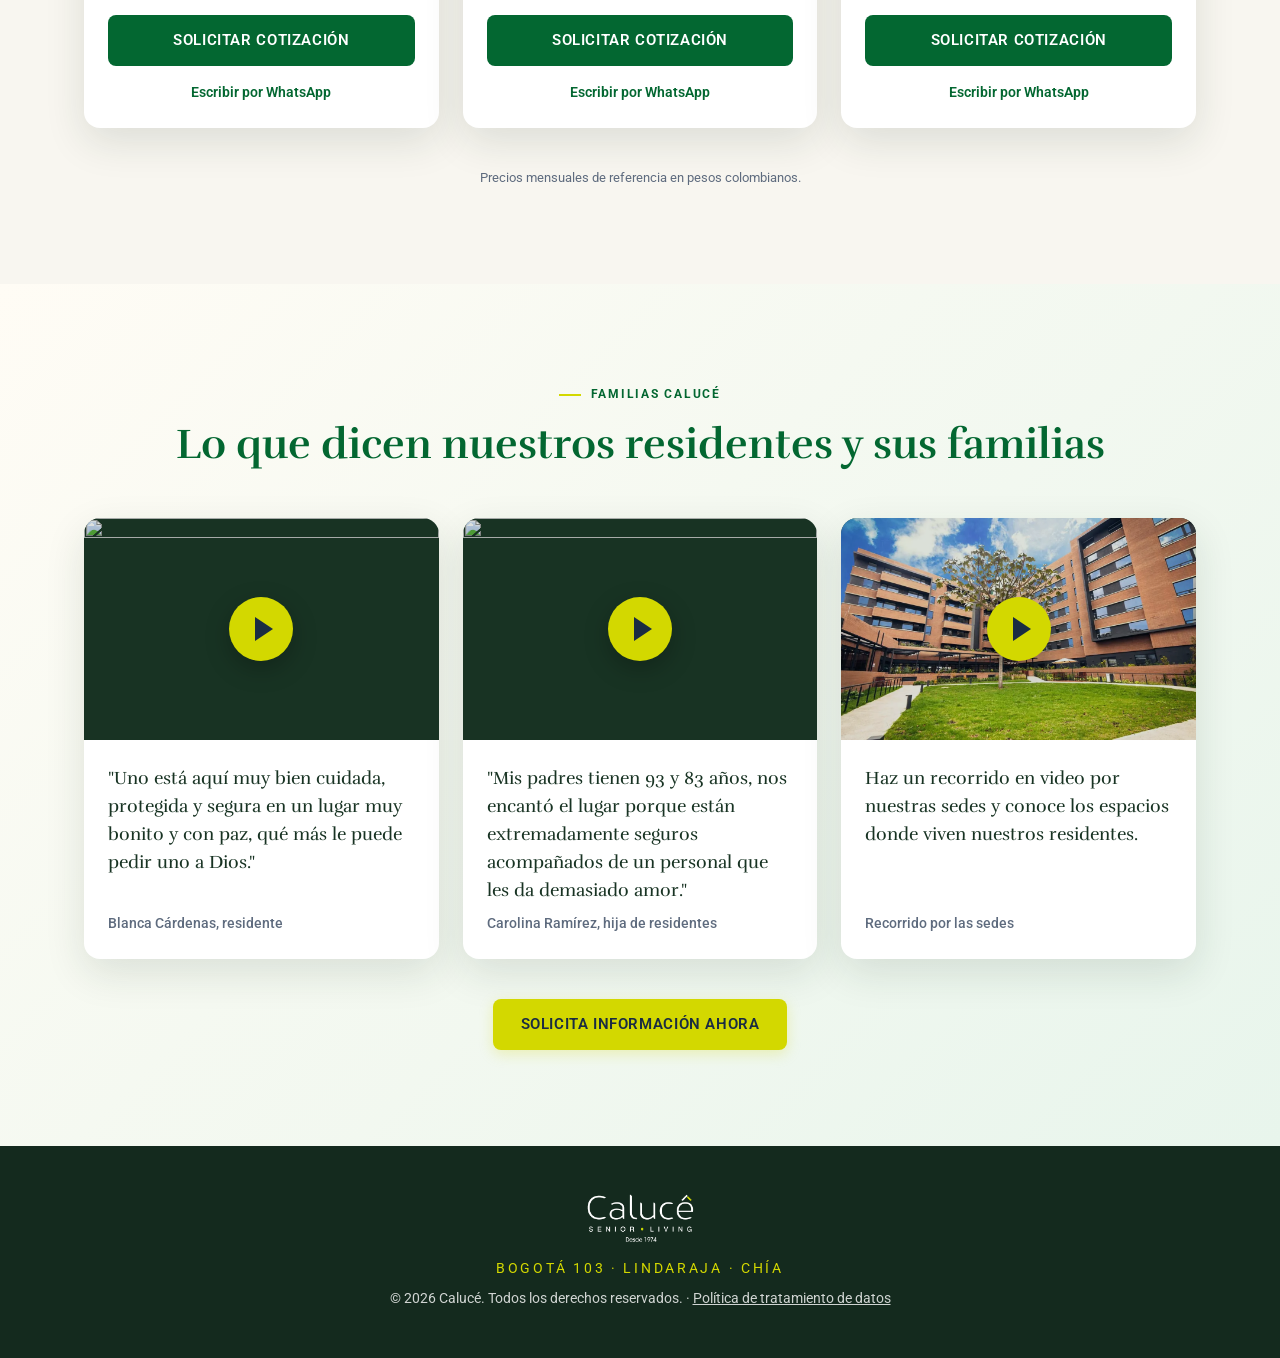
==== commit e6625e1c: "Agregar el CTA Quiero conocer precios después de cada razón Cada una de las 10 razones termina con e" ====
--- a/compara.html
+++ b/compara.html
@@ -16,7 +16,7 @@
     <link rel="preconnect" href="https://fonts.googleapis.com">
     <link rel="preconnect" href="https://fonts.gstatic.com" crossorigin>
     <link href="https://fonts.googleapis.com/css2?family=Roboto:wght@300;400;500;700&family=Rufina:wght@400;700&display=swap" rel="stylesheet">
-    <link rel="stylesheet" href="compara.css?v=3">
+    <link rel="stylesheet" href="compara.css?v=4">
 </head>
 <body>
     <noscript><iframe src="https://www.googletagmanager.com/ns.html?id=GTM-M3RSPCSP" height="0" width="0" style="display:none;visibility:hidden"></iframe></noscript>
@@ -88,7 +88,10 @@
                         <h3 class="reason-title">Cuidado profesional las 24 horas, todos los días</h3>
                         <p>Nuestro equipo de enfermería y cuidado acompaña a cada residente de día y de noche: control de signos vitales, administración de medicamentos formulados, rondas nocturnas y coordinación de asistencia médica 24 horas.</p>
                         <div class="diff"><strong>La diferencia Calucé</strong>Hacemos una evaluación de ingreso y un seguimiento periódico del nivel de cuidado, para que la atención cambie al ritmo de las necesidades de cada persona.</div>
-                        <a href="#razon-2" class="next-link">Siguiente razón</a>
+                        <div class="reason-actions">
+                            <button type="button" class="btn btn-lime" data-open-form>Quiero conocer precios</button>
+                            <a href="#razon-2" class="next-link">Siguiente razón</a>
+                        </div>
                     </div>
                 </article>
 
@@ -100,7 +103,10 @@
                         <h3 class="reason-title">Más de 50 años dedicados al bienestar del adulto mayor</h3>
                         <p>Llevamos más de cinco décadas perfeccionando una experiencia privilegiada para el adulto mayor. Esa trayectoria se nota en los procesos, en el equipo y en la confianza de las familias que nos recomiendan.</p>
                         <div class="diff"><strong>La diferencia Calucé</strong>No improvisamos: cada protocolo de cuidado nace de años de experiencia real acompañando a residentes y familias.</div>
-                        <a href="#razon-3" class="next-link">Siguiente razón</a>
+                        <div class="reason-actions">
+                            <button type="button" class="btn btn-lime" data-open-form>Quiero conocer precios</button>
+                            <a href="#razon-3" class="next-link">Siguiente razón</a>
+                        </div>
                     </div>
                 </article>
 
@@ -112,7 +118,10 @@
                         <h3 class="reason-title">Espacios que se sienten como un hotel, no como una clínica</h3>
                         <p>Salas amplias, zonas sociales, biblioteca, gimnasio, billar y jardines. Diseñamos cada sede para que nuestros residentes disfruten sin preocupaciones, en un entorno de calma, luz natural y confort.</p>
                         <div class="diff"><strong>La diferencia Calucé</strong>Combinamos la calidez de un hogar y los servicios de un hotel con el respaldo de un equipo de salud.</div>
-                        <a href="#razon-4" class="next-link">Siguiente razón</a>
+                        <div class="reason-actions">
+                            <button type="button" class="btn btn-lime" data-open-form>Quiero conocer precios</button>
+                            <a href="#razon-4" class="next-link">Siguiente razón</a>
+                        </div>
                     </div>
                 </article>
 
@@ -124,7 +133,10 @@
                         <h3 class="reason-title">Tres sedes en Bogotá y Chía, cerca de tu familia</h3>
                         <p>Elige la sede que mejor se acomode a tu familia: <strong>Sede 103</strong> y <strong>Sede Lindaraja</strong> en el norte de Bogotá, y <strong>Sede Chía</strong>, rodeada de naturaleza en la Sabana.</p>
                         <div class="diff"><strong>La diferencia Calucé</strong>Mismo estándar de cuidado en las tres sedes, con la cercanía que necesitas para visitar seguido.</div>
-                        <a href="#sedes" class="next-link">Ver sedes y precios</a>
+                        <div class="reason-actions">
+                            <button type="button" class="btn btn-lime" data-open-form>Quiero conocer precios</button>
+                            <a href="#sedes" class="next-link">Ver sedes y precios</a>
+                        </div>
                     </div>
                 </article>
 
@@ -136,6 +148,10 @@
                         <h3 class="reason-title">Vive con tus pertenencias y tus comodidades</h3>
                         <p>La habitación es el espacio propio de cada residente. Puede acompañarse de sus objetos, fotos y recuerdos, con aseo diario, mantenimiento y lavandería de ropa personal incluidos.</p>
                         <div class="diff"><strong>La diferencia Calucé</strong>Cambiar de casa no significa renunciar a lo que te hace sentir en casa.</div>
+                        <div class="reason-actions">
+                            <button type="button" class="btn btn-lime" data-open-form>Quiero conocer precios</button>
+                            <a href="#gate" class="next-link">Siguiente razón</a>
+                        </div>
                     </div>
                 </article>
             </div>
@@ -183,7 +199,10 @@
                         <h3 class="reason-title">Alimentación pensada para la salud de cada residente</h3>
                         <p>Nuestro equipo de nutrición diseña dietas acordes a las condiciones de salud, las comorbilidades y los requerimientos de cada persona, sin perder el gusto por la buena mesa.</p>
                         <div class="diff"><strong>La diferencia Calucé</strong>Nada de menús únicos para todos: la dieta se ajusta a cada historia clínica.</div>
-                        <a href="#razon-7" class="next-link">Siguiente razón</a>
+                        <div class="reason-actions">
+                            <button type="button" class="btn btn-lime" data-open-form>Quiero conocer precios</button>
+                            <a href="#razon-7" class="next-link">Siguiente razón</a>
+                        </div>
                     </div>
                 </article>
 
@@ -195,7 +214,10 @@
                         <h3 class="reason-title">Una agenda llena de vida, todos los días</h3>
                         <p>Actividades sociales, espirituales, lúdicas y culturales: arte, juegos, ejercicio, billar, celebraciones y espacios para compartir. Cada día tiene algo que esperar.</p>
                         <div class="diff"><strong>La diferencia Calucé</strong>Mantenerse activo cuerpo, mente y ánimo es parte del cuidado, no un extra.</div>
-                        <a href="#razon-8" class="next-link">Siguiente razón</a>
+                        <div class="reason-actions">
+                            <button type="button" class="btn btn-lime" data-open-form>Quiero conocer precios</button>
+                            <a href="#razon-8" class="next-link">Siguiente razón</a>
+                        </div>
                     </div>
                 </article>
 
@@ -211,7 +233,10 @@
                             <li><strong>Club Día</strong> para disfrutar de la agenda y volver a casa en la tarde.</li>
                             <li><strong>Recuperación poshospitalaria</strong> para volver a la rutina con apoyo profesional.</li>
                         </ul>
-                        <a href="#razon-9" class="next-link">Siguiente razón</a>
+                        <div class="reason-actions">
+                            <button type="button" class="btn btn-lime" data-open-form>Quiero conocer precios</button>
+                            <a href="#razon-9" class="next-link">Siguiente razón</a>
+                        </div>
                     </div>
                 </article>
 
@@ -228,7 +253,10 @@
                             <div><span>EUR</span><strong>€ 2.230</strong></div>
                         </div>
                         <p class="fine">*Desde, en Sede Chía. Valores en USD y EUR aproximados con TRM de $4.010 y tasa de $4.400.</p>
-                        <a href="#razon-10" class="next-link">Siguiente razón</a>
+                        <div class="reason-actions">
+                            <button type="button" class="btn btn-lime" data-open-form>Quiero conocer precios</button>
+                            <a href="#razon-10" class="next-link">Siguiente razón</a>
+                        </div>
                     </div>
                 </article>
 
@@ -240,7 +268,7 @@
                         <h3 class="reason-title">La familia siempre cerca, sin horarios de visita</h3>
                         <p>En Calucé no hay horarios establecidos para las visitas. Valoramos el vínculo familiar y te recibimos cuando quieras, en un ambiente cómodo, seguro y acogedor. Ven a conocernos y siente la diferencia en persona.</p>
                         <div class="reason-ctas">
-                            <button type="button" class="btn btn-navy" data-open-form>Agendar una visita</button>
+                            <button type="button" class="btn btn-lime" data-open-form>Quiero conocer precios</button>
                             <a href="javascript:void(0)" class="btn btn-wa" data-open-wa>WhatsApp</a>
                         </div>
                     </div>
--- a/compara.css
+++ b/compara.css
@@ -120,6 +120,7 @@
 .diff strong { display: block; color: var(--green); font-family: var(--font-heading); font-size: 1.05rem; margin-bottom: .25rem; }
 .next-link { font-weight: 600; color: var(--navy); text-decoration: none; border-bottom: 2px solid var(--lime); padding-bottom: 2px; }
 .next-link::after { content: " ↓"; }
+.reason-actions { display: flex; flex-wrap: wrap; align-items: center; gap: 1rem 1.5rem; }
 .mode-list { list-style: none; display: grid; gap: .75rem; margin-bottom: 1.25rem; }
 .mode-list li { background: var(--white); border-radius: 12px; padding: .85rem 1rem; color: var(--muted); }
 .mode-list strong { color: var(--green); }
@@ -294,6 +295,7 @@
     .reason { grid-template-columns: 1fr; gap: 24px; padding: 40px 0; }
     .reason-alt .reason-media { order: 0; }
     .reason-num { font-size: 3.2rem; }
+    .reason-actions .btn { flex: 1 1 100%; }
     .field-row { grid-template-columns: 1fr; }
     .gate { padding: 56px 0; }
     .gate-form, .form-card, .modal-box { padding: 1.5rem 1.1rem; }
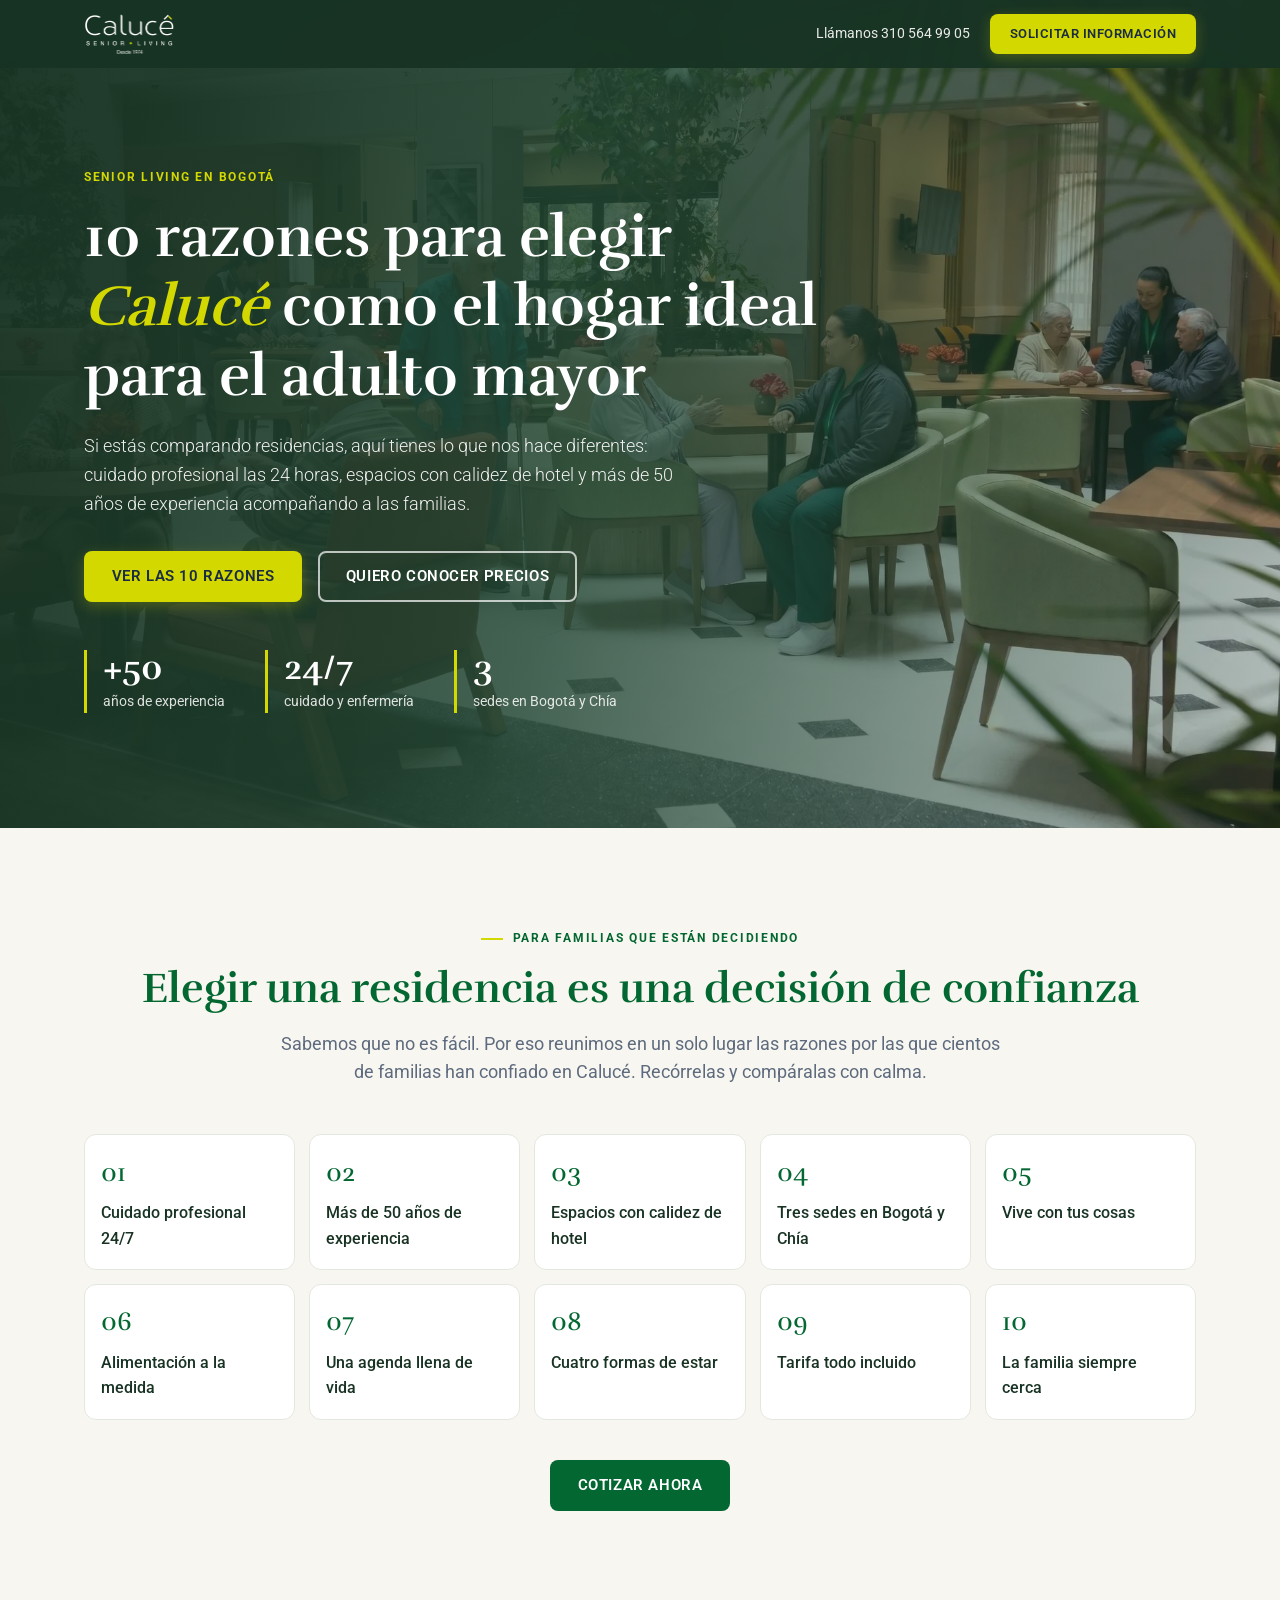
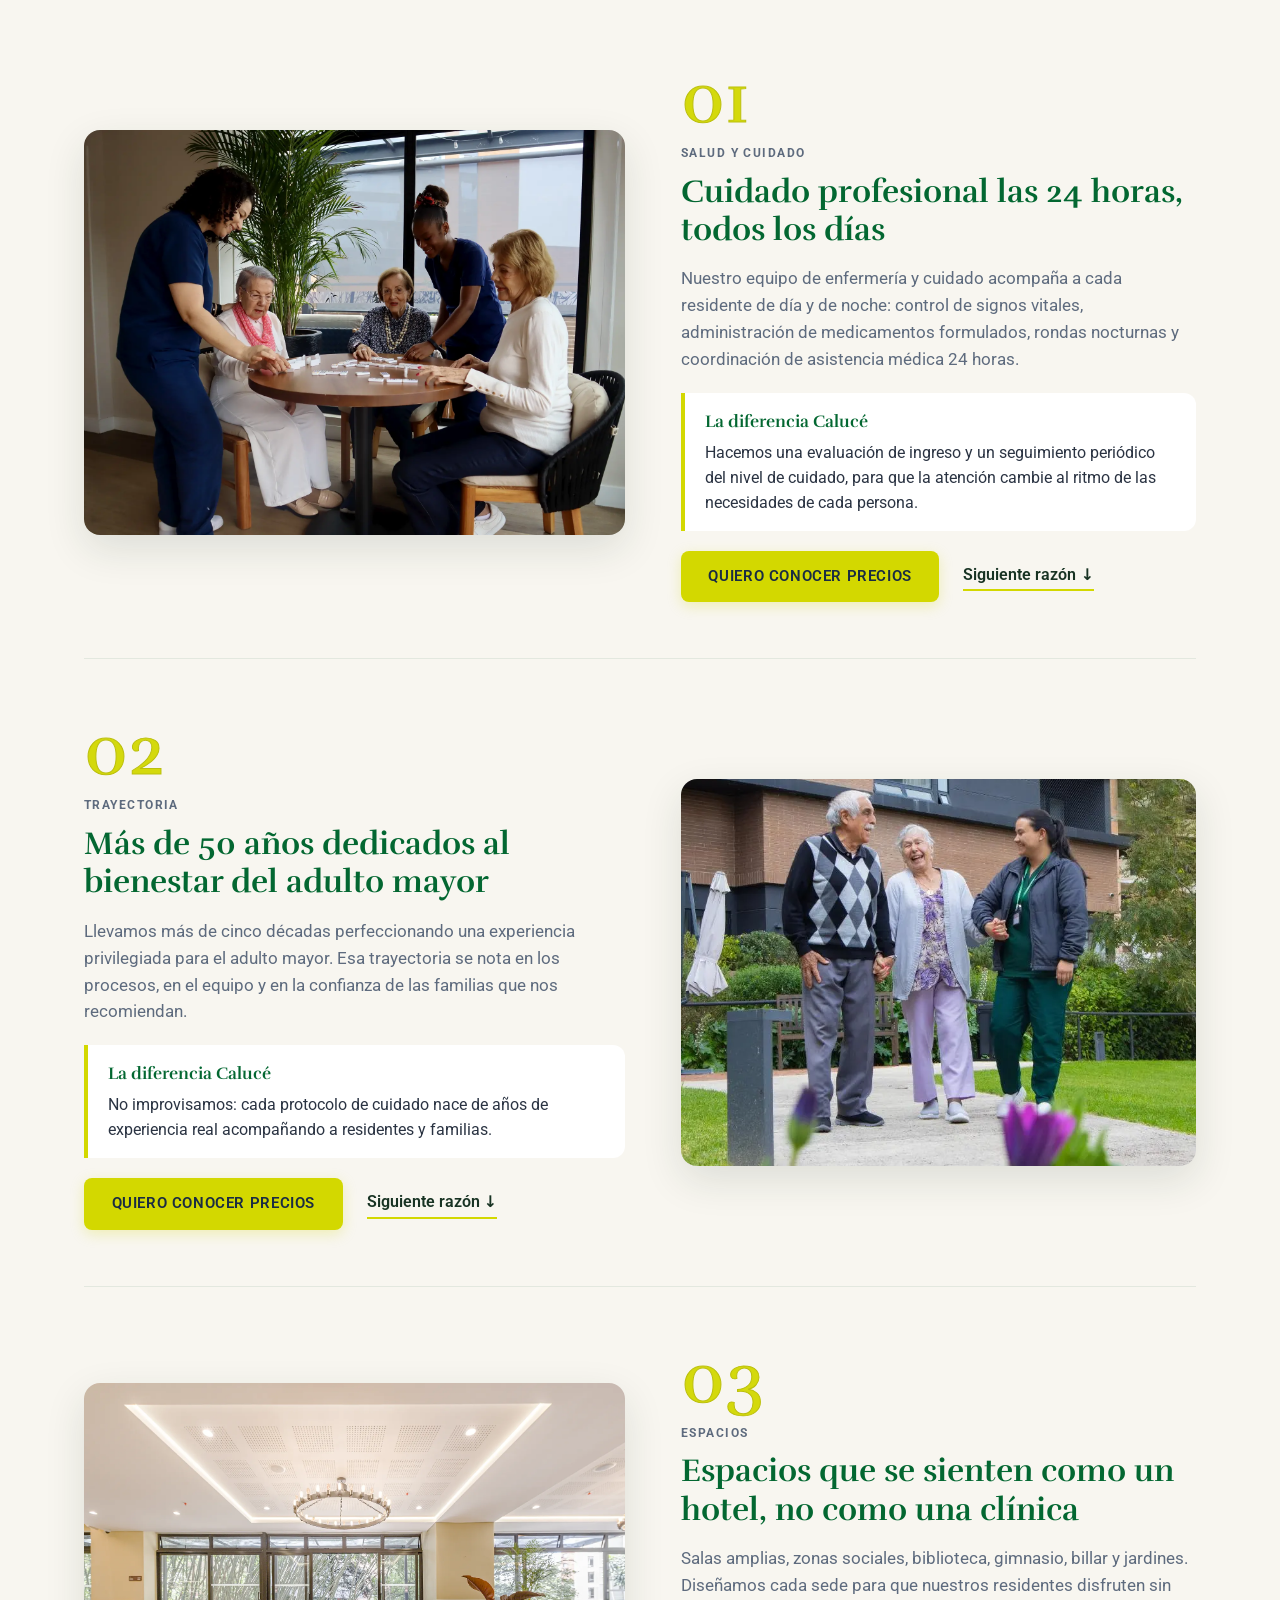
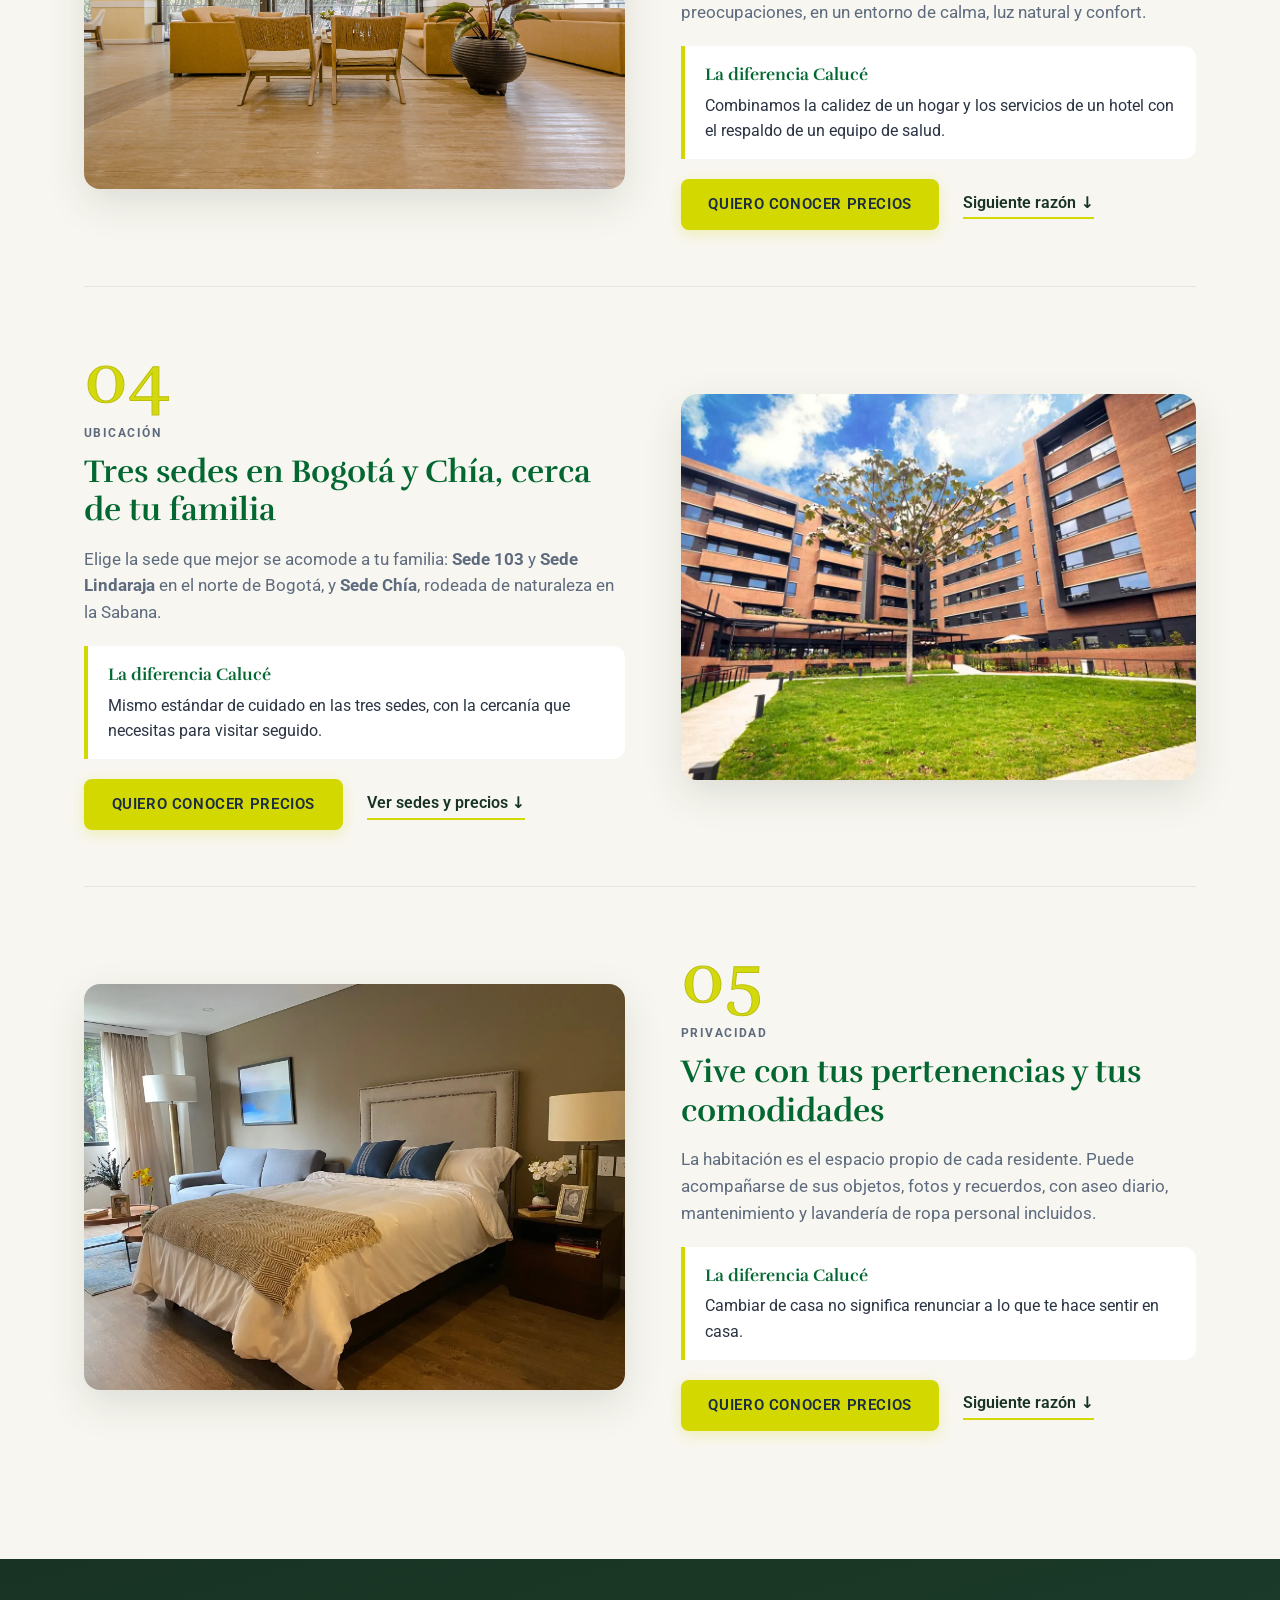
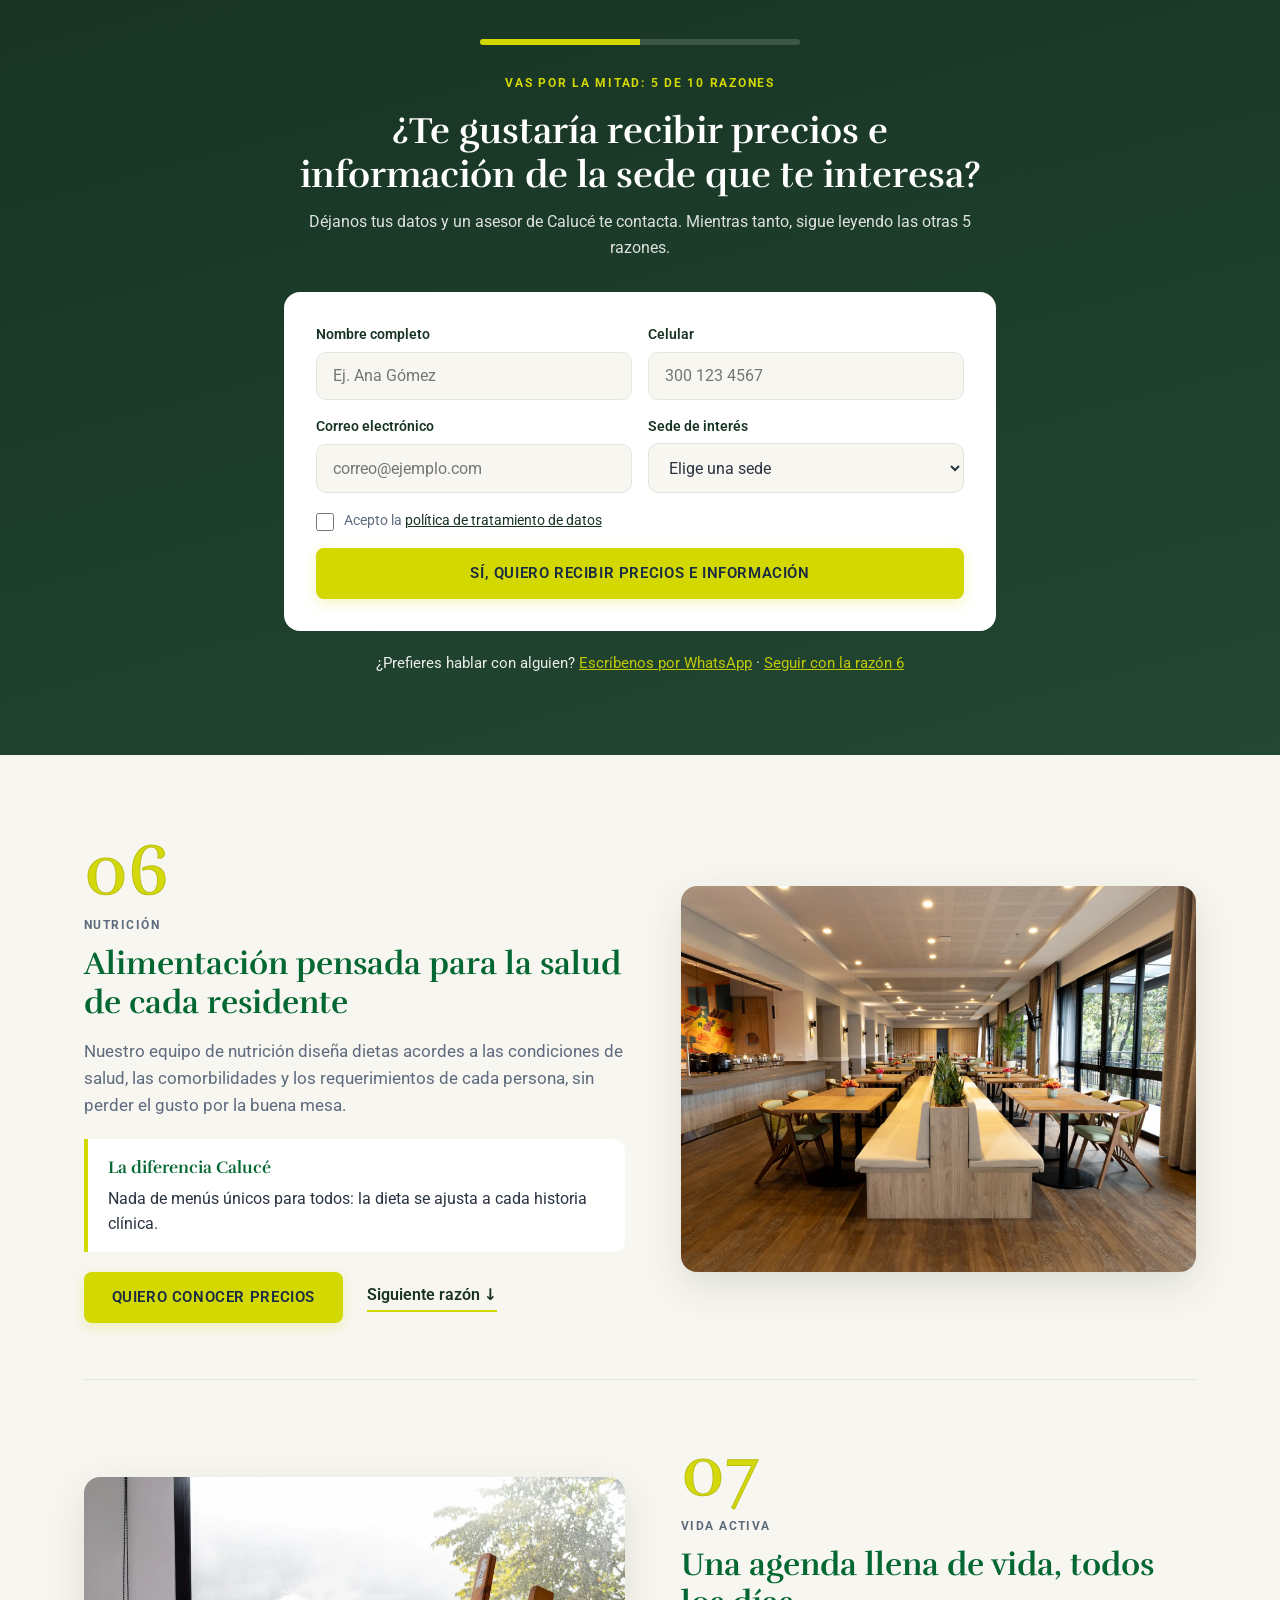
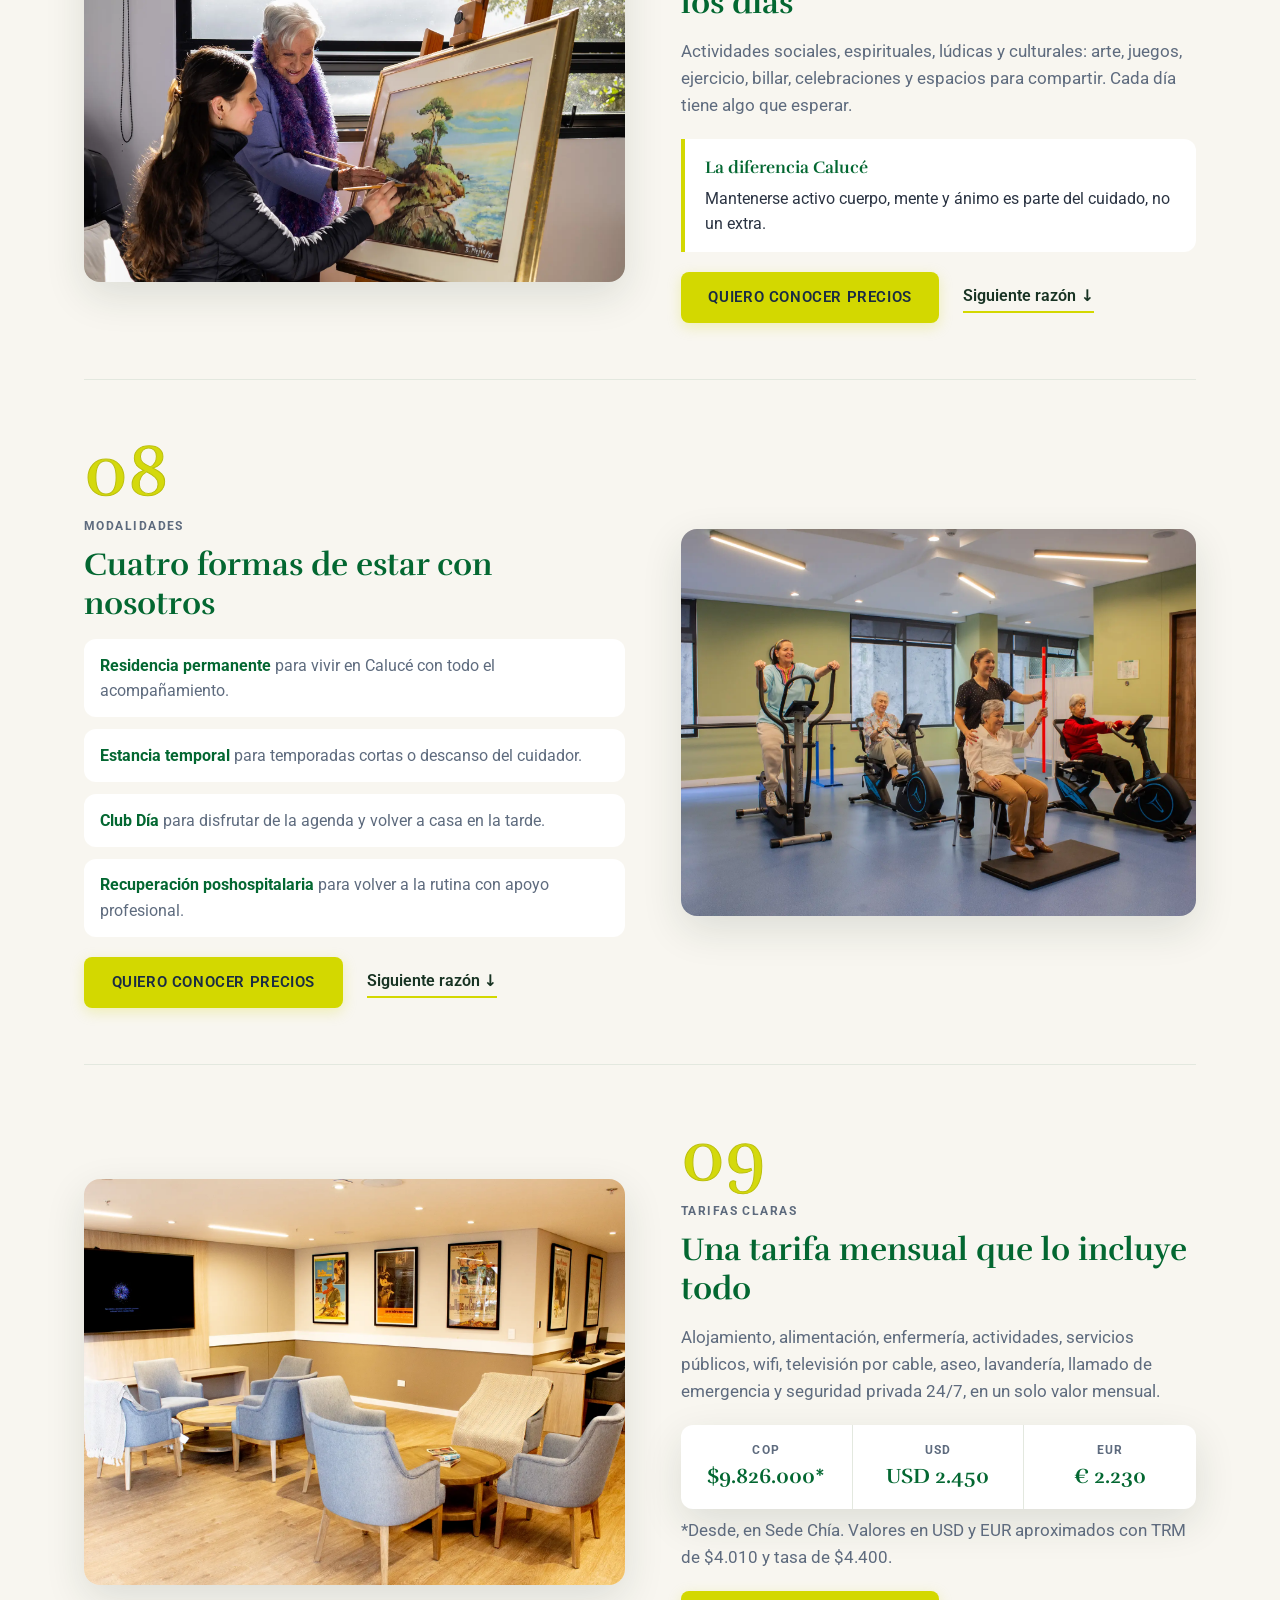
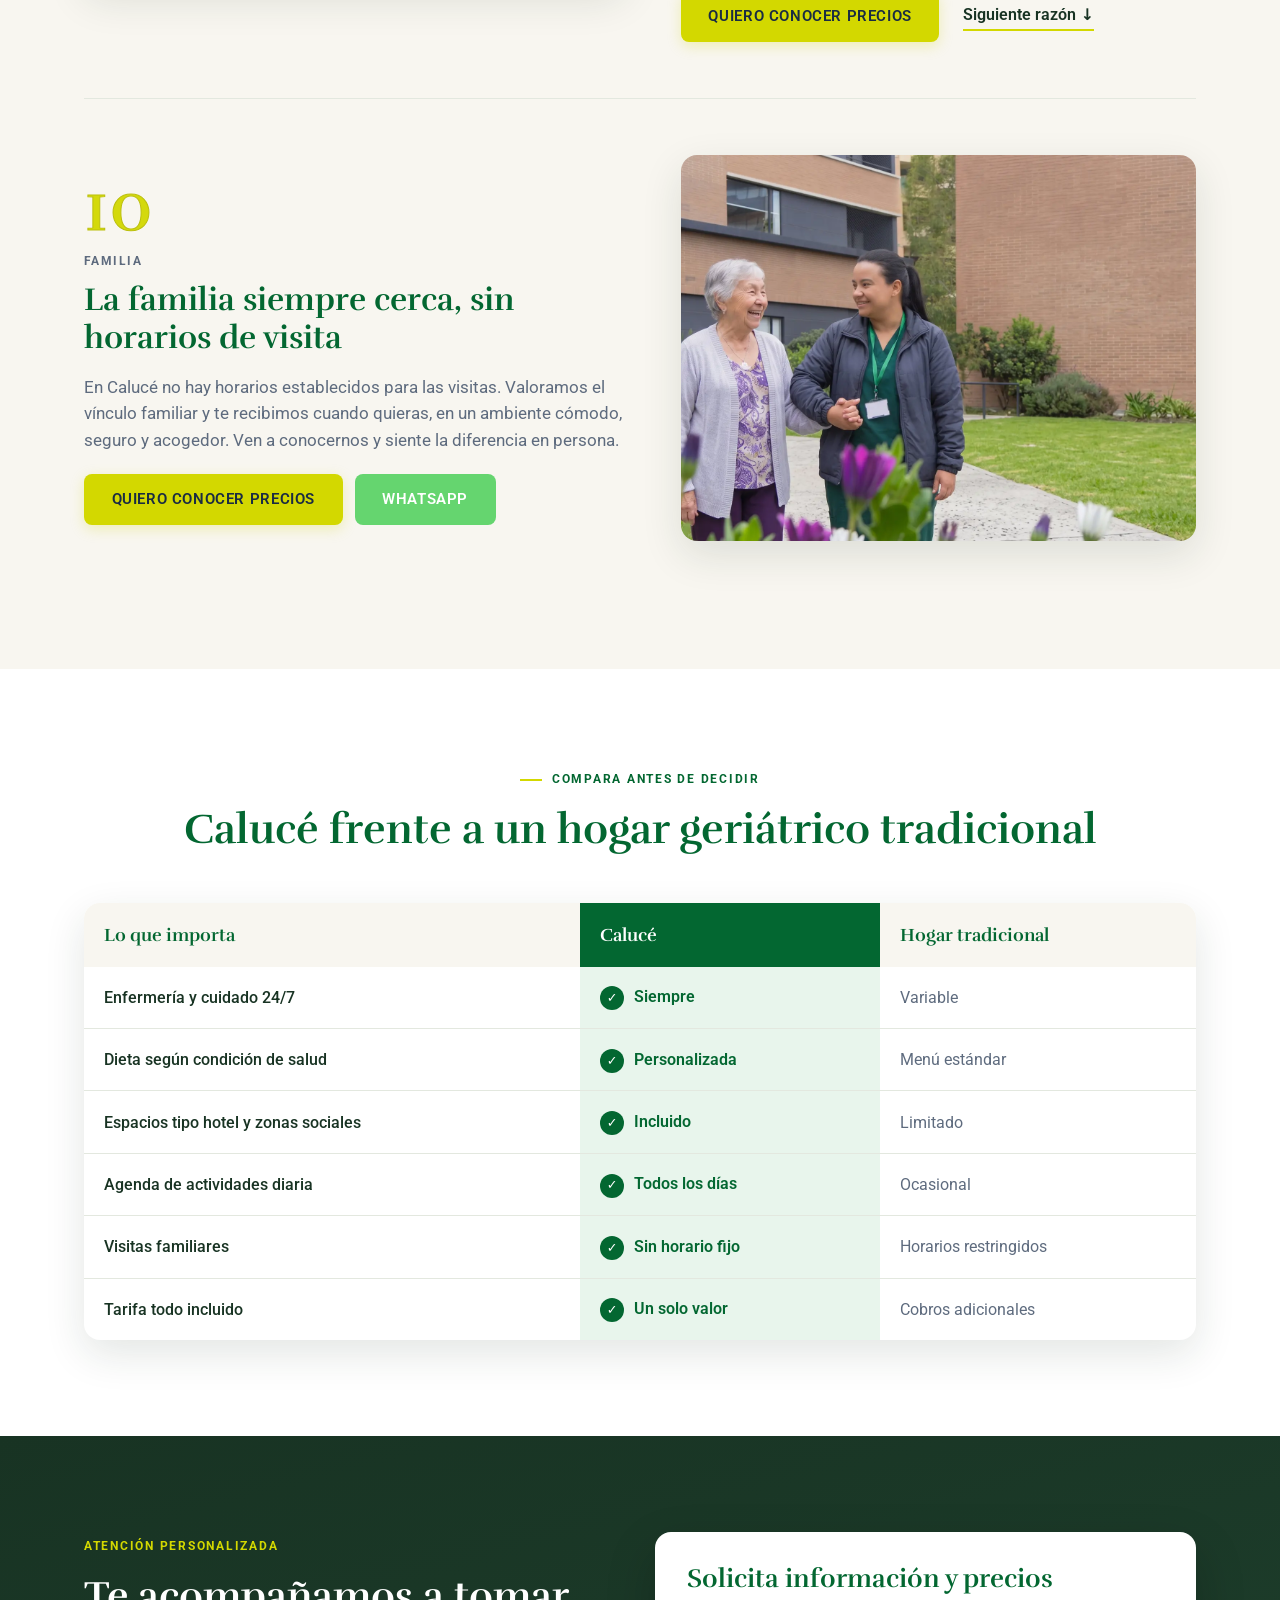
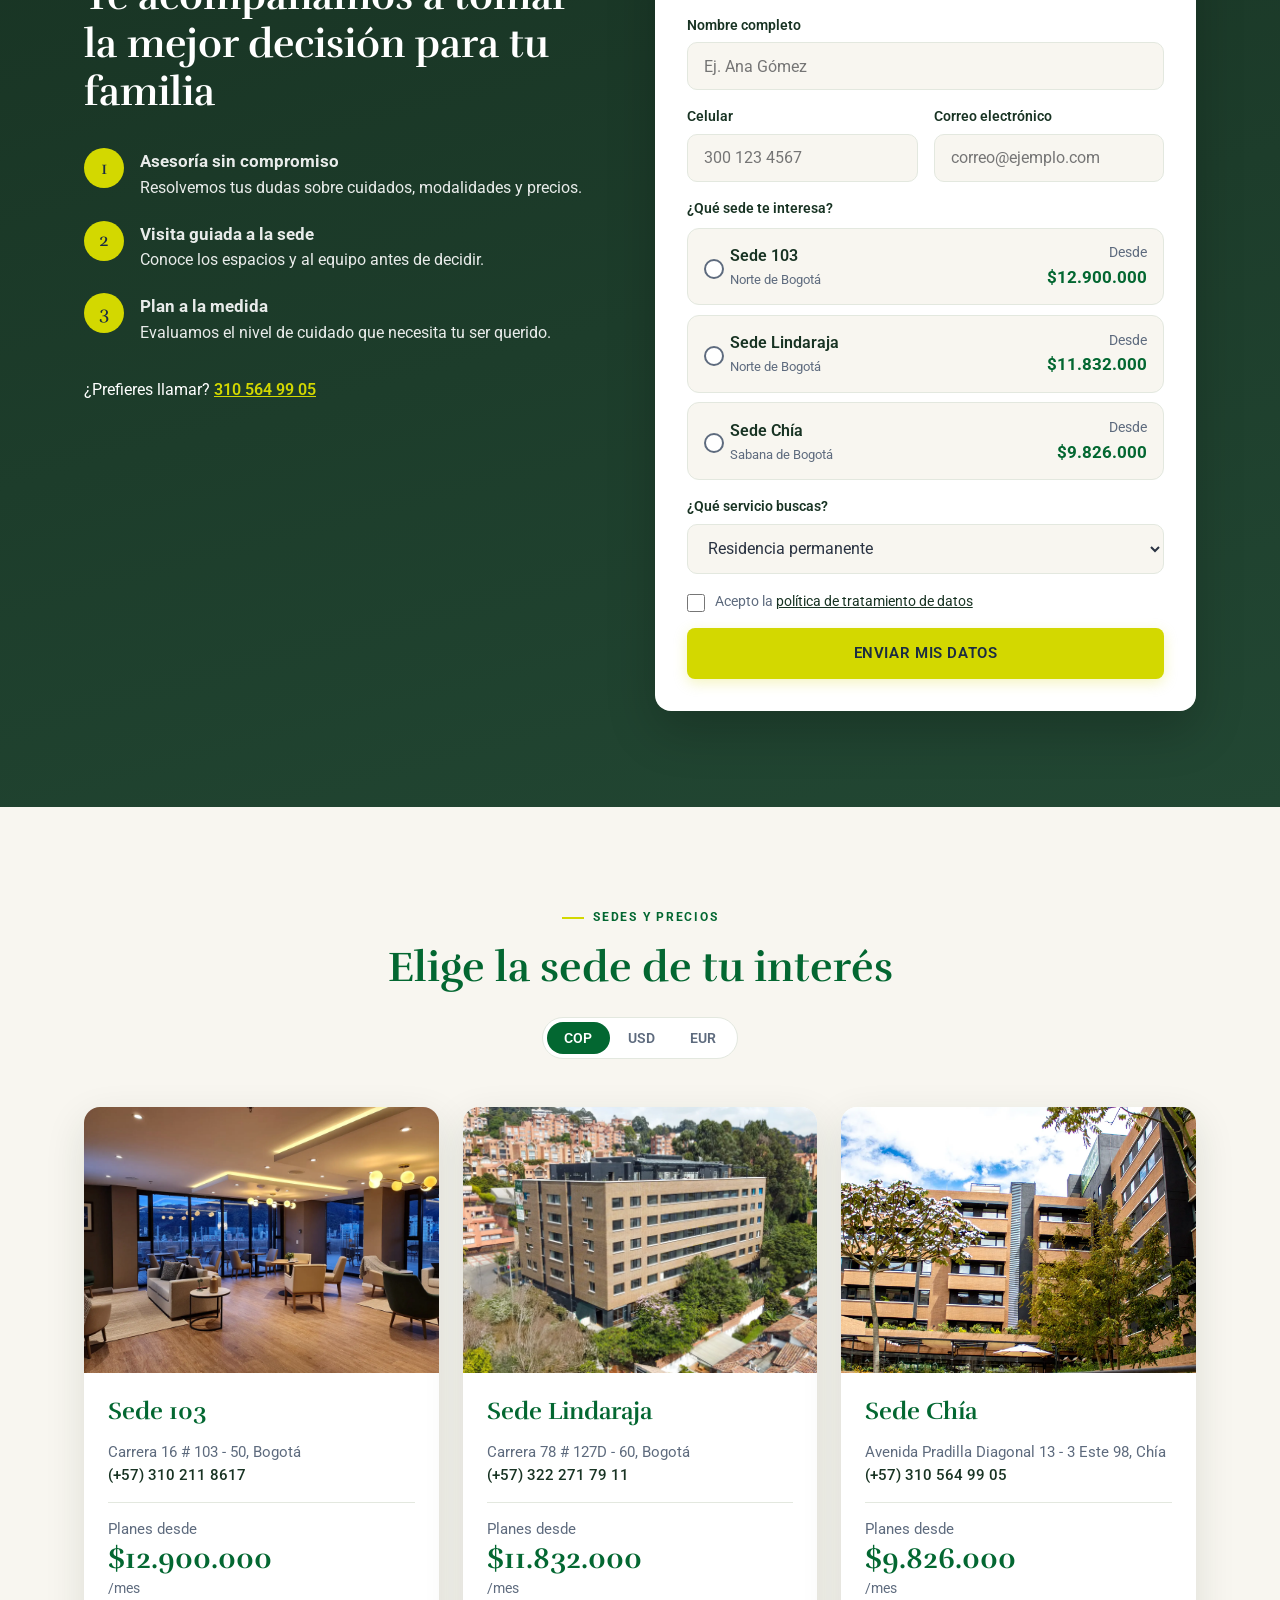
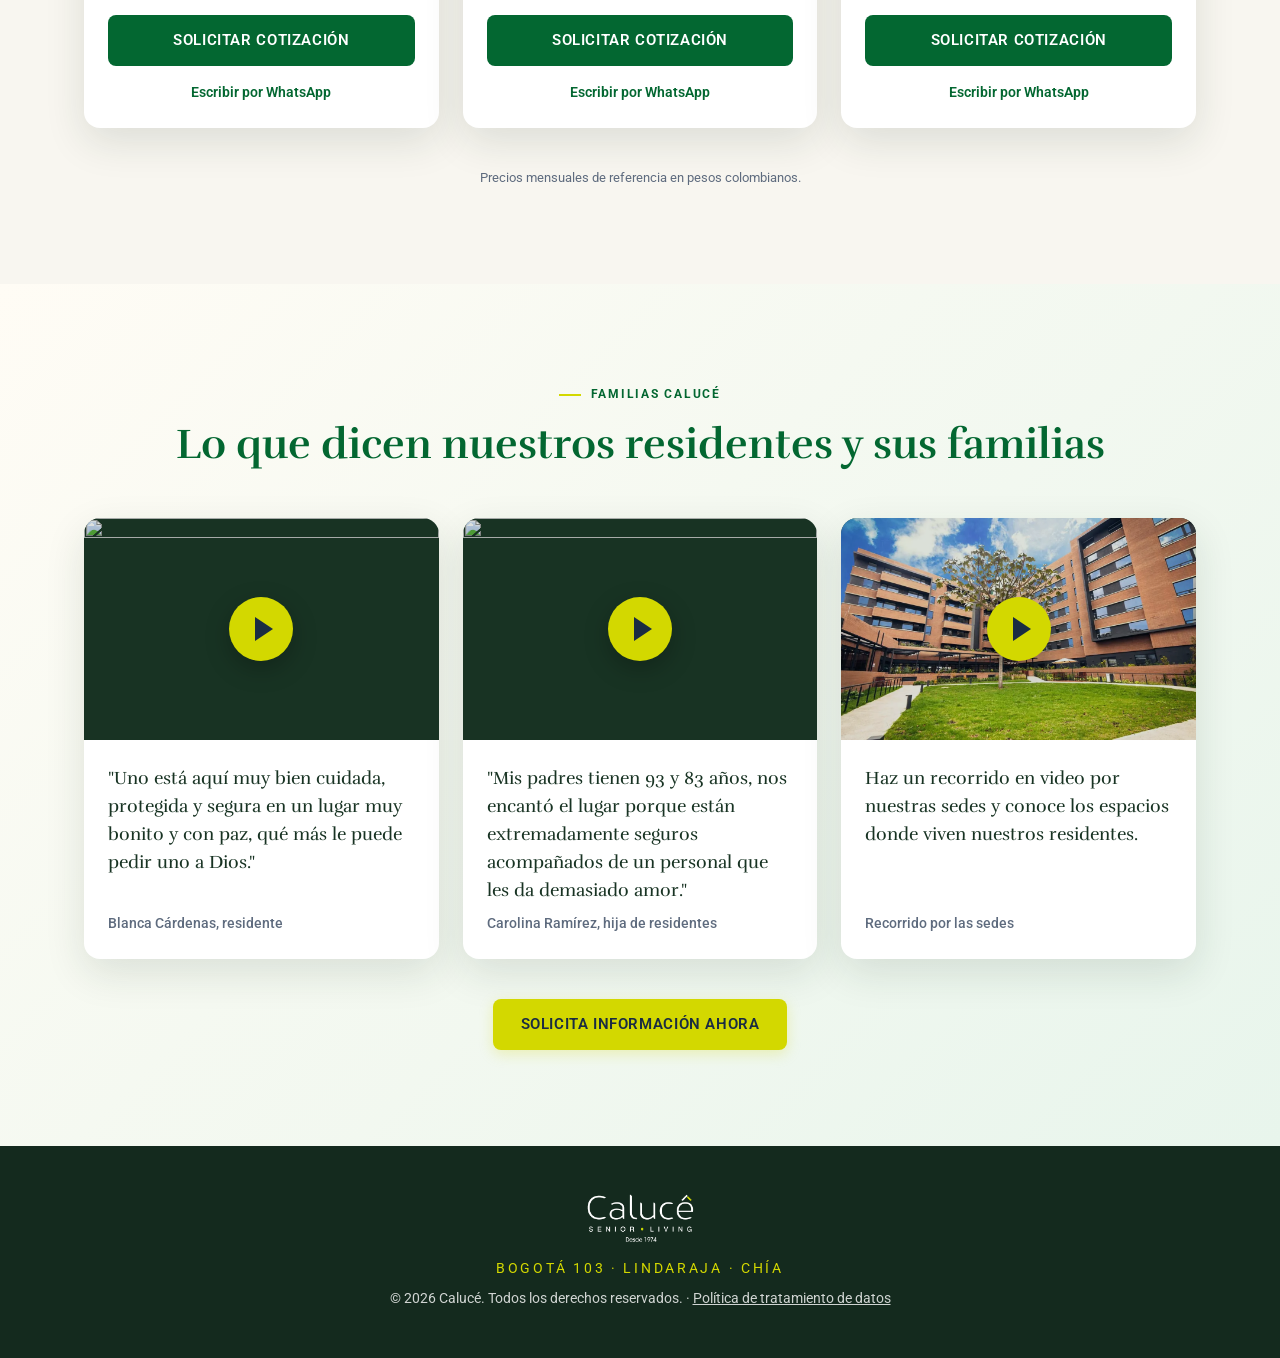
==== commit 7dd7d4ff: "Ajustar titular: el hogar ideal para el adulto mayor Co-Authored-By: Claude Opus 5.5 <noreply@anthro" ====
--- a/compara.html
+++ b/compara.html
@@ -39,7 +39,7 @@
             <div class="hero-shade"></div>
             <div class="wrap hero-inner">
                 <span class="eyebrow">Senior Living en Bogotá</span>
-                <h1 class="hero-title">10 razones para elegir <em>Calucé</em> como el hogar ideal para tu adulto mayor</h1>
+                <h1 class="hero-title">10 razones para elegir <em>Calucé</em> como el hogar ideal para el adulto mayor</h1>
                 <p class="hero-lead">Si estás comparando residencias, aquí tienes lo que nos hace diferentes: cuidado profesional las 24 horas, espacios con calidez de hotel y más de 50 años de experiencia acompañando a las familias.</p>
                 <div class="hero-ctas">
                     <a href="#recorrido" class="btn btn-lime">Ver las 10 razones</a>
